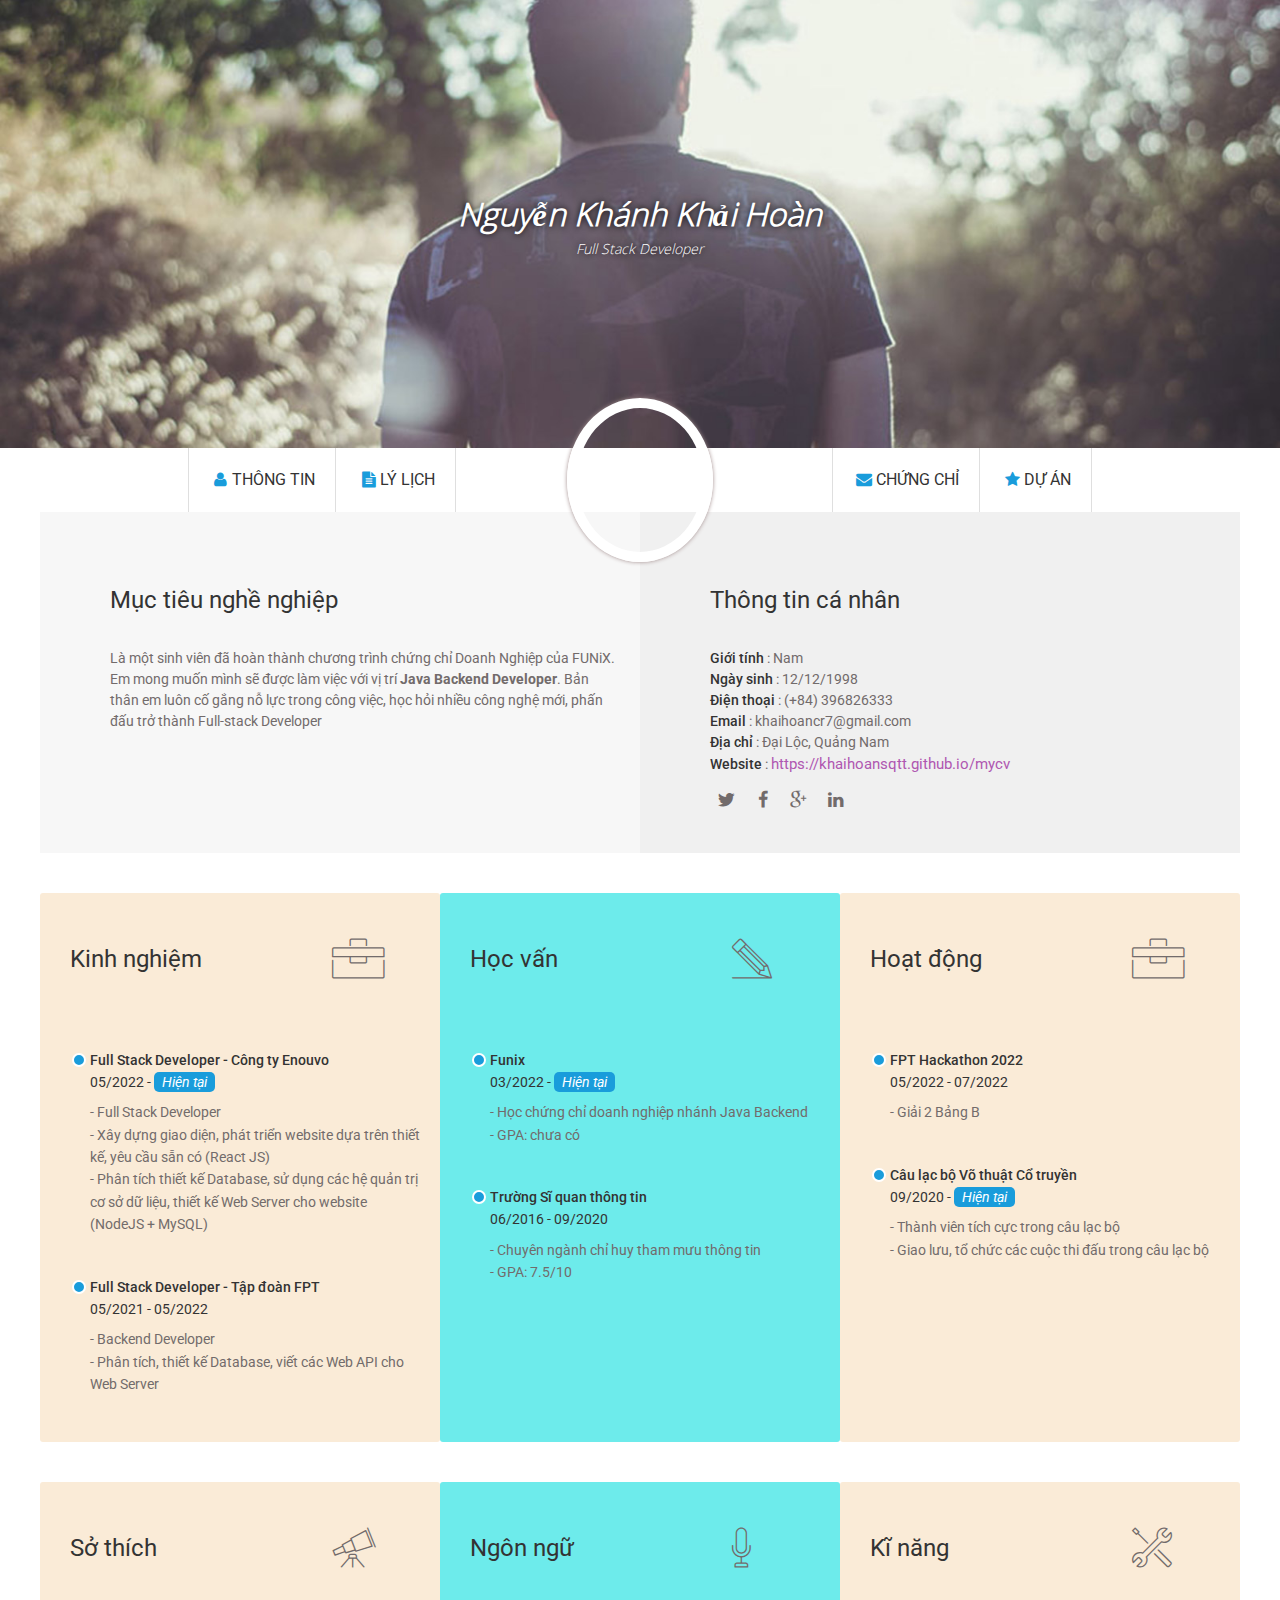
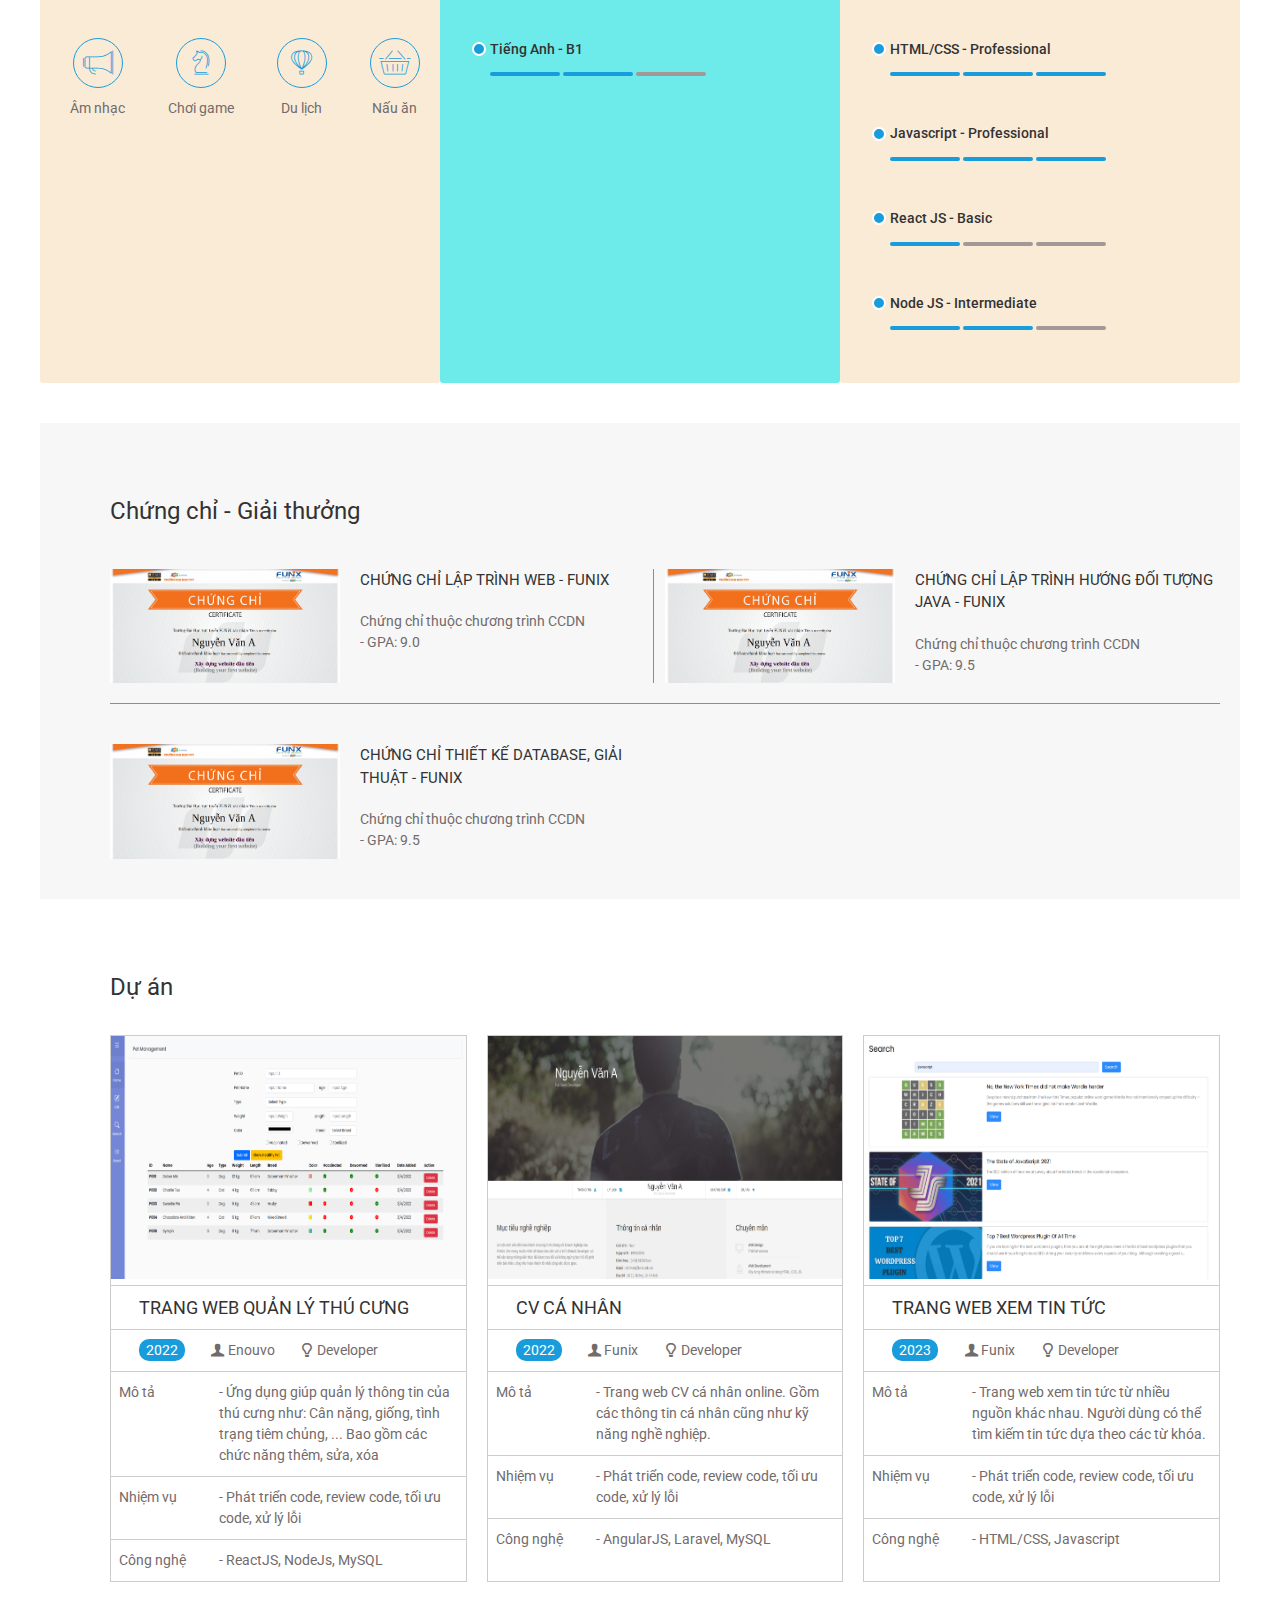
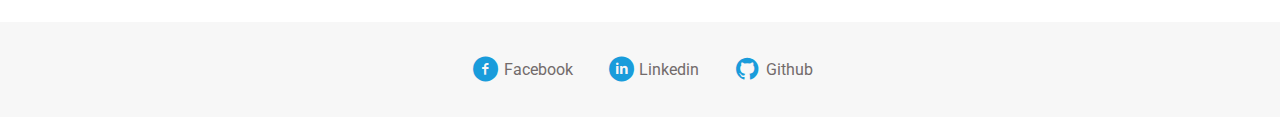
==== index.html @ 133a0a3f "Add files via upload" ====
<!DOCTYPE html>
<html lang="en">

<head>
	<meta charset="UTF-8">
	<meta http-equiv="X-UA-Compatible" content="IE=edge">
	<meta name="viewport" content="width=device-width, initial-scale=1.0">
	<link rel="stylesheet" href="./css/style.css">
	<link rel="stylesheet" href="./css/font.css">
	<title>Assignment 02</title>
</head>

<body>
	<!-- Banner -->
	<div id="banner">
		<div class="banner-text">
			<h1>Nguyễn Khánh Khải Hoàn</h1>
			<span>Full Stack Developer</span>
		</div>
	</div>

	<!-- Nav-bar -->
	<nav id="navbar">
		<div class="navbar-left">
			<a class="navbar-item" href="#"><i class="icon-user"></i>Thông tin</a>
			<a class="navbar-item" href="#"><i class="icon-doc-text-inv"></i>Lý lịch</a>
		</div>
		<div class="navbar-personal-img"></div>
		<div class="navbar-right">
			<a class="navbar-item" href="#"><i class="icon-mail-alt"></i>Chứng chỉ</a>
			<a class="navbar-item" href="#"><i class="icon-star-1"></i>Dự Án</a>
		</div>
	</nav>

	<!-- About-section -->
	<section id="about">
		<div class="container bg-grey">
			<div class="row">
				<div class="col-6">
					<div id="target" class="about-item">
						<h1 class="section-title">Mục tiêu nghề nghiệp</h1>
						<p>
							Là một sinh viên đã hoàn thành chương trình chứng chỉ Doanh
							Nghiệp của FUNiX. Em mong muốn mình sẽ được làm việc với vị
							trí <b>Java Backend Developer</b>. Bản thân em luôn cố gắng nỗ lực trong công việc, học hỏi
							nhiều công nghệ
							mới, phấn đấu trở thành Full-stack Developer
						</p>
					</div>
				</div>
				<div class="col-6 bg-gray">
					<div id="personal-info" class="about-item">
						<h1 class="section-title">Thông tin cá nhân</h1>
						<ul class="mt-40 info">
							<li><span>Giới tính</span> : Nam</li>
							<li><span>Ngày sinh</span> : 12/12/1998</li>
							<li><span>Điện thoại</span> : (+84) 396826333</li>
							<li><span>Email</span> : khaihoancr7@gmail.com</li>
							<li><span>Địa chỉ</span> : Đại Lộc, Quảng Nam</li>
							<li><span>Website</span> :
								<a href="https://khaihoansqtt.github.io/mycv" target="_blank"
									style="color: #af57b1; font-size: 1.5rem">https://khaihoansqtt.github.io/mycv</a>
							</li>
							<div class="social-media">
								<i class="icon-twitter"></i>
								<i class="icon-facebook"></i>
								<i class="icon-gplus"></i>
								<i class="icon-linkedin"></i>
							</div>
						</ul>
					</div>
				</div>
			</div>
		</div>
	</section>

	<!-- Job-info section -->
	<section id="job-info">
		<div class="container">
			<div class="row">

				<!-- Experience -->
				<div class="col-4">
					<div class="job-info-item bg-yellow">
						<h1 class="job-info-item__header"><span>Kinh nghiệm</span><i class="ic-toolbox"></i></h1>
						<ul class="job-info-item__list">
							<li class="job-info-item__list-item">
								<div class="list-item__title">Full Stack Developer - Công ty Enouvo</div>
								<div class="list-item__time">05/2022 - <span>Hiện tại</span></div>
								<div class="list-item__content">
									- Full Stack Developer
								</div>
								<div class="list-item__content">
									- Xây dựng giao diện, phát triển website dựa trên thiết kế, yêu cầu sẵn có (React
									JS)
								</div>
								<div class="list-item__content">
									- Phân tích thiết kế Database, sử dụng các hệ quản trị cơ sở dữ liệu, thiết kế Web
									Server cho website (NodeJS + MySQL)
								</div>
							</li>
							<li class="job-info-item__list-item">
								<div class="list-item__title">Full Stack Developer - Tập đoàn FPT</div>
								<div class="list-item__time">05/2021 - 05/2022</div>
								<div class="list-item__content">
									- Backend Developer
								</div>
								<div class="list-item__content">
									- Phân tích, thiết kế Database, viết các Web API cho Web Server
								</div>
							</li>
						</ul>
					</div>
				</div>

				<!-- Education -->
				<div class="col-4">
					<div class="job-info-item bg-blue">
						<h1 class="job-info-item__header"><span>Học vấn</span><i class="ic-pencil"></i></h1>
						<ul class="job-info-item__list">
							<li class="job-info-item__list-item">
								<div class="list-item__title">Funix</div>
								<div class="list-item__time">03/2022 - <span>Hiện tại</span></div>
								<div class="list-item__content">
									- Học chứng chỉ doanh nghiệp nhánh Java Backend
								</div>
								<div class="list-item__content">
									- GPA: chưa có
								</div>
							</li>
							<li class="job-info-item__list-item">
								<div class="list-item__title">Trường Sĩ quan thông tin</div>
								<div class="list-item__time">06/2016 - 09/2020</div>
								<div class="list-item__content">
									- Chuyên ngành chỉ huy tham mưu thông tin
								</div>
								<div class="list-item__content">
									- GPA: 7.5/10
								</div>
							</li>
						</ul>
					</div>
				</div>

				<!-- Activity -->
				<div class="col-4">
					<div class="job-info-item bg-yellow">
						<h1 class="job-info-item__header"><span>Hoạt động</span><i class="ic-toolbox"></i></h1>
						<ul class="job-info-item__list">
							<li class="job-info-item__list-item">
								<div class="list-item__title">FPT Hackathon 2022</div>
								<div class="list-item__time">05/2022 - 07/2022</div>
								<div class="list-item__content">
									- Giải 2 Bảng B
								</div>
							</li>
							<li class="job-info-item__list-item">
								<div class="list-item__title">Câu lạc bộ Võ thuật Cổ truyền</div>
								<div class="list-item__time">09/2020 - <span>Hiện tại</span></div>
								<div class="list-item__content">
									- Thành viên tích cực trong câu lạc bộ
								</div>
								<div class="list-item__content">
									- Giao lưu, tổ chức các cuộc thi đấu trong câu lạc bộ
								</div>
							</li>
						</ul>
					</div>
				</div>

				<!-- Hobby -->
				<div class="col-4">
					<div class="job-info-item bg-yellow">
						<h1 class="job-info-item__header"><span>Sở thích</span><i class="ic-telescope"></i></h1>
						<ul class="hobby">
							<li class="hobby-item">
								<div class="hobby-icon"><i class="ic-megaphone"></i></div>
								<div class="hobby-title">Âm nhạc</div>
							</li>
							<li class="hobby-item">
								<div class="hobby-icon"><i class="ic-strategy"></i></div>
								<div class="hobby-title">Chơi game</div>
							</li>
							<li class="hobby-item">
								<div class="hobby-icon"><i class="ic-hotairballoon"></i></div>
								<div class="hobby-title">Du lịch</div>
							</li>
							<li class="hobby-item">
								<div class="hobby-icon"><i class="ic-basket"></i></div>
								<div class="hobby-title">Nấu ăn</div>
							</li>
						</ul>
					</div>
				</div>

				<!-- Language -->
				<div class="col-4">
					<div class="job-info-item bg-blue">
						<h1 class="job-info-item__header"><span>Ngôn ngữ</span><i class="ic-mic"></i></h1>
						<ul class="job-info-item__list">
							<li class="job-info-item__list-item">
								<div class="list-item__title">Tiếng Anh - B1</div>
								<span class="level-line active"></span>
								<span class="level-line active"></span>
								<span class="level-line"></span>
							</li>
						</ul>
					</div>
				</div>

				<!-- Skill -->
				<div class="col-4">
					<div class="job-info-item bg-yellow">
						<h1 class="job-info-item__header"><span>Kĩ năng</span><i class="ic-tools-2"></i></h1>
						<ul class="job-info-item__list">
							<li class="job-info-item__list-item">
								<div class="list-item__title">HTML/CSS - Professional</div>
								<span class="level-line active"></span>
								<span class="level-line active"></span>
								<span class="level-line active"></span>
							</li>
							<li class="job-info-item__list-item">
								<div class="list-item__title">Javascript - Professional</div>
								<span class="level-line active"></span>
								<span class="level-line active"></span>
								<span class="level-line active"></span>
							</li>
							<li class="job-info-item__list-item">
								<div class="list-item__title">React JS - Basic</div>
								<span class="level-line active"></span>
								<span class="level-line"></span>
								<span class="level-line"></span>
							</li>
							<li class="job-info-item__list-item">
								<div class="list-item__title">Node JS - Intermediate</div>
								<span class="level-line active"></span>
								<span class="level-line active"></span>
								<span class="level-line"></span>
							</li>
						</ul>
					</div>
				</div>
			</div>
	</section>

	<!-- Certificate section -->
	<section id="certificate">
		<div class="container bg-grey">
			<div class="section-content">
				<h1 class="section-title certificate-title">
					Chứng chỉ - Giải thưởng
				</h1>
				<div class="row">
					<div class="col-6">
						<div class="my-certificate-item">
							<img class="my-certificate-img" src="./images/Cert_DBI.png"></img>
							<div class="my-certificate-detail">
								<div class="my-certificate-detail-title">Chứng chỉ lập trình Web - Funix</div>
								<div class="my-certificate-detail-content">Chứng chỉ thuộc chương trình CCDN</div>
								<div class="my-certificate-detail-content">- GPA: 9.0</div>
							</div>
						</div>
					</div>
					<div class="col-6">
						<div class="my-certificate-item left-line">
							<img class="my-certificate-img" src="./images/Cert_DBI.png"></img>
							<div class="my-certificate-detail">
								<div class="my-certificate-detail-title">Chứng chỉ lập trình hướng đối tượng Java -
									Funix</div>
								<div class="my-certificate-detail-content">Chứng chỉ thuộc chương trình CCDN</div>
								<div class="my-certificate-detail-content">- GPA: 9.5</div>
							</div>
						</div>
					</div>
				</div>
				<div class="horizontal-line"></div>
				<div class="row">
					<div class="col-6">
						<div class="my-certificate-item">
							<img class="my-certificate-img" src="./images/Cert_DBI.png"></img>
							<div class="my-certificate-detail">
								<div class="my-certificate-detail-title">Chứng chỉ thiết kế Database, giải thuật - Funix
								</div>
								<div class="my-certificate-detail-content">Chứng chỉ thuộc chương trình CCDN</div>
								<div class="my-certificate-detail-content">- GPA: 9.5</div>
							</div>
						</div>
					</div>
				</div>
			</div>
		</div>
	</section>

	<!-- Project section -->
	<section id="project">
		<div class="container">
			<div class="section-content">
				<h1 class="section-title">
					Dự án
				</h1>
				<div class="row gutter-20">
					<div class="col-4">
						<div class="my-project">
							<img class="my-project-img" src="./images/project_2.png" alt="project_1">
							<div class="my-project-header">Trang web quản lý thú cưng</div>
							<div class="my-project-general">
								<span class="my-project-time">2022</span>
								<span class="my-project-company"><i class="icon-user-1"></i>Enouvo</span>
								<span class="my-project-position"><i class="icon-lamp"></i>Developer</span>
							</div>
							<ul class="my-project-detail">
								<li class="my-project-detail-item">
									<div class="my-project-detail-field">Mô tả</div>
									<div class="my-project-detail-value">- Ứng dụng giúp quản lý thông tin của thú cưng
										như: Cân nặng, giống, tình trạng tiêm chủng, ... Bao gồm các chức năng thêm,
										sửa, xóa</div>
								</li>
								<li class="my-project-detail-item">
									<div class="my-project-detail-field">Nhiệm vụ</div>
									<div class="my-project-detail-value">- Phát triển code, review code, tối ưu code, xử
										lý lỗi</div>
								</li>
								<li class="my-project-detail-item">
									<div class="my-project-detail-field">Công nghệ</div>
									<div class="my-project-detail-value">- ReactJS, NodeJs, MySQL</div>
								</li>
							</ul>
						</div>
					</div>
					<div class="col-4">
						<div class="my-project">
							<img class="my-project-img" src="./images/project_1.png" alt="project_1">
							<div class="my-project-header">CV cá nhân</div>
							<div class="my-project-general">
								<span class="my-project-time">2022</span>
								<span class="my-project-company"><i class="icon-user-1"></i>Funix</span>
								<span class="my-project-position"><i class="icon-lamp"></i>Developer</span>
							</div>
							<ul class="my-project-detail">
								<li class="my-project-detail-item">
									<div class="my-project-detail-field">Mô tả</div>
									<div class="my-project-detail-value">- Trang web CV cá nhân online. Gồm các thông
										tin
										cá nhân cũng như kỹ năng nghề nghiệp.</div>
								</li>
								<li class="my-project-detail-item">
									<div class="my-project-detail-field">Nhiệm vụ</div>
									<div class="my-project-detail-value">- Phát triển code, review code, tối ưu code, xử
										lý lỗi</div>
								</li>
								<li class="my-project-detail-item">
									<div class="my-project-detail-field">Công nghệ</div>
									<div class="my-project-detail-value">- AngularJS, Laravel, MySQL</div>
								</li>
							</ul>
						</div>
					</div>
					<div class="col-4">
						<div class="my-project">
							<img class="my-project-img" src="./images/project_3.png" alt="project_1">
							<div class="my-project-header">Trang web xem tin tức</div>
							<div class="my-project-general">
								<span class="my-project-time">2023</span>
								<span class="my-project-company"><i class="icon-user-1"></i>Funix</span>
								<span class="my-project-position"><i class="icon-lamp"></i>Developer</span>
							</div>
							<ul class="my-project-detail">
								<li class="my-project-detail-item">
									<div class="my-project-detail-field">Mô tả</div>
									<div class="my-project-detail-value">- Trang web xem tin tức từ nhiều nguồn khác
										nhau. Người dùng có thể tìm kiếm tin tức dựa theo các từ khóa.</div>
								</li>
								<li class="my-project-detail-item">
									<div class="my-project-detail-field">Nhiệm vụ</div>
									<div class="my-project-detail-value">- Phát triển code, review code, tối ưu code, xử
										lý lỗi</div>
								</li>
								<li class="my-project-detail-item">
									<div class="my-project-detail-field">Công nghệ</div>
									<div class="my-project-detail-value">- HTML/CSS, Javascript</div>
								</li>
							</ul>
						</div>
					</div>
				</div>
			</div>
		</div>
	</section>

	<!-- Footer -->
	<section id="footer" class="bg-grey">
		<div class="container">
			<ul class="footer-list">
				<li class="footer-list-item"><a href="#"><i class="icon-facebook-circled"></i>Facebook</a></li>
				<li class="footer-list-item"><a href="#"><i class="icon-linkedin-circled"></i>Linkedin</a></li>
				<li class="footer-list-item"><a href="#"><i class="icon-github-circled"></i>Github</a></li>
			</ul>
		</div>
	</section>
</body>

</html>
---- css/style.css ----
@import url('base.css');


#banner {
    position: relative;
    background: url('../images/banner.jpg') no-repeat top;
    background-size: cover;
    padding-bottom: 35%;
}

.banner-text {
    position: absolute;
    top: 50%;
    left: 50%;
    transform: translate(-50%, -50%);
    color: #fff;
    font-family: 'open_sanslight';
    font-style: italic;
    text-align: center;
    text-shadow: 0 0 6px black;
}

.banner-text h1 {
    font-size: 3.2rem;
}

.banner-text span {
    font-size: 1.4rem;
}

/* Nav-bar */

#navbar {
    position: relative;
    display: flex;
    align-items: center;
    justify-content: space-around;
    color: var(--text-color);
    text-align: center;
}

.navbar-item {
    display: inline-block;
    padding: 20px 20px;
    border-right: 1px solid #dfdfdf;
    font-size: 1.6rem;
    text-transform: uppercase;
}

.navbar-item i {
    color: var(--primary-color);
}

.navbar-item:nth-child(3n + 1) {
    border-left: 1px solid #dfdfdf;
}

.navbar-personal-img {
    width: 146px;
    height: 164px;
    position: absolute;
    top: 50%;
    left: 50%;
    transform: translate(-50%, -50%);
    background: url(../images/avatar.jpg) no-repeat 0px -4px;
    background-size: cover;
    border: 10px solid #fff;
    border-radius: 50%;
    box-shadow: 0 0 4px #a08b8b;
}

/* About section */
#about {
    color: var(--text-color-2);
}

.about-item {
    padding: 70px 20px 40px 70px;
}

.section-title {
    color: var(--text-color);
    font-size: 2.4rem;
    font-weight: 400;
    margin-bottom: 30px;
}

#target p,
.info li {
    line-height: 1.5;
    font-size: 1.4rem;
}

.info span {
    color: var(--text-color);
    font-weight: 500;
}

.info i {
    font-size: 1.8rem;
    padding: 0 4px;
}

.info i:hover {
    color: var(--primary-color);
    cursor: pointer;
}

.social-media {
    margin-top: 10px;
}

/* Job info */
.job-info-item {
    --mt-40: 40px;
    height: calc(100% - var(--mt-40));
    padding: 46px 20px 46px 30px;
    margin-top: var(--mt-40);
    border-radius: 3px;
}

.job-info-item__header {
    display: flex;
    align-items: center;
}

.job-info-item__header span {
    width: 75%;
    color: var(--text-color);
    font-size: 2.4rem;
    font-weight: 400;
}

.job-info-item__header i {
    color: var(--text-color-2);
    font-size: 4rem;
}

.job-info-item__list {
    padding-left: 20px;
    margin-top: 70px;
    color: var(--text-color);
    line-height: 1.6;
}

.job-info-item__list-item {
    margin-top: 40px;
}

.list-item__title {
    position: relative;
    font-weight: 500;
}

.list-item__title::before {
    content: '';
    display: block;
    position: absolute;
    top: 50%;
    transform: translateY(-50%);
    left: -18px;
    width: 10px;
    height: 10px;
    background-color: var(--primary-color);
    border: 2px solid #fff;
    border-radius: 50%;
}

.list-item__time {
    font-size: 1.4rem;
    margin-bottom: 8px;
}

.list-item__time span {
    background-color: var(--primary-color);
    color: #fff;
    padding: 2px 8px;
    border-radius: 5px;
    font-style: italic;
}

.list-item__content {
    color: var(--text-color-2);
}

/* Hobby */
.hobby {
    display: flex;
    justify-content: space-between;
    text-align: center;
    margin-top: 70px;
}

.hobby-icon {
    display: flex;
    align-items: center;
    justify-content: center;
    width: 50px;
    height: 50px;
    color: var(--primary-color);
    font-size: 2.4rem;
    border: 1px solid var(--primary-color);
    border-radius: 50%;
    margin: auto;
}

.hobby-title {
    color: var(--text-color-2);
    margin-top: 10px;
}

/* Language & Skill */
.level-line {
    display: inline-block;
    background-color: #a39898;
    width: 70px;
    height: 4px;
    border-radius: 5px;
}

.level-line.active {
    background-color: var(--primary-color);
}

/* Certificate section */
#certificate {
    margin-top: 40px;
}

.section-content {
    padding: 70px 20px 40px 70px;
}

.certificate-title {
    margin-bottom: 0;
}

.my-certificate-item {
    display: flex;
    position: relative;
    padding-top: var(--mt-certificate);
}

.my-certificate-item.left-line::before {
    position: absolute;
    bottom: 0;
    left: -12px;
    content: '';
    display: block;
    width: 1px;
    height: calc(100% - var(--mt-certificate));
    background-color: #f2701b;
}

.my-certificate-img {
    width: 230px;
}

.my-certificate-detail {
    padding-left: 20px;
}

.my-certificate-detail-title {
    margin-bottom: 20px;
    color: var(--text-color);
    text-transform: uppercase;
    font-size: 1.5rem;
}

.my-certificate-detail-content {
    color: var(--text-color-2);
}

.horizontal-line {
    margin-top: 20px;
    height: 1px;
    background-color: #f2701b;
}

/* Project section */
.my-project {
    height: 100%;
    border: 1px solid #ccc;
}

.my-project-img {
    width: 100%;
}

.my-project-header {
    color: var(--text-color);
    font-size: 1.8rem;
    text-transform: uppercase;
    padding: 8px 28px;
    border-top: 1px solid #ccc;
}

.my-project-general {
    color: var(--text-color-2);
    padding: 10px 8px;
    border-top: 1px solid #ccc;
}

.my-project-time {
    background-color: var(--primary-color);
    color: #fff;
    padding: 3px 7px;
    border-radius: 10px;
    margin-left: 20px;
}

.my-project-company {
    margin-left: 20px;
}

.my-project-position {
    margin-left: 20px;
}

.my-project-detail {
    color: var(--text-color-2);
}

.my-project-detail-item {
    display: flex;
    padding: 10px 8px;
    border-top: 1px solid #ccc;
}

.my-project-detail-field {
    flex-shrink: 0;
    display: inline-block;
    width: 100px;
}

/* Footer */

.footer-list {
    display: flex;
    justify-content: center;
    align-items: center;
    text-align: center;
}

.footer-list-item a {
    display: flex;
    justify-content: center;
    align-items: center;
    padding: 28px 0;
    font-size: 1.6rem;
    color: var(--text-color-2);
}

.footer-list-item i {
    color: var(--primary-color);
    font-size: 2.6rem;
}

.footer-list-item + .footer-list-item {
    margin-left: 30px;
}
---- css/font.css ----
@font-face {
	font-family: 'open_sanslight';
	src: url('../fonts/OpenSans-Light-webfont.eot');
	src: url('../fonts/OpenSans-Light-webfont.eot#iefix') format('embedded-opentype'),
		url('../fonts/OpenSans-Light-webfont.woff') format('woff'),
		url('../fonts/OpenSans-Light-webfont.ttf') format('truetype'),
		url('../fonts/OpenSans-Light-webfont.svg#open_sanslight') format('svg');
	font-weight: normal;
	font-style: normal;

}

@font-face {
	font-family: 'open_sansitalic';
	src: url('../fonts/OpenSans-Italic-webfont.eot');
	src: url('../fonts/OpenSans-Italic-webfont.eot#iefix') format('embedded-opentype'),
		url('../fonts/OpenSans-Italic-webfont.woff') format('woff'),
		url('../fonts/OpenSans-Italic-webfont.ttf') format('truetype'),
		url('../fonts/OpenSans-Italic-webfont.svg#open_sansitalic') format('svg');
	font-weight: normal;
	font-style: normal;

}

@font-face {
	font-family: 'open_sanssemibold';
	src: url('../fonts/OpenSans-Semibold-webfont.eot');
	src: url('../fonts/OpenSans-Semibold-webfont.eot#iefix') format('embedded-opentype'),
		url('../fonts/OpenSans-Semibold-webfont.woff') format('woff'),
		url('../fonts/OpenSans-Semibold-webfont.ttf') format('truetype'),
		url('../fonts/OpenSans-Semibold-webfont.svg#open_sanssemibold') format('svg');
	font-weight: normal;
	font-style: normal;

}


@font-face {
	font-family: 'open_sanslight_italic';
	src: url('../fonts/OpenSans-LightItalic-webfont.eot');
	src: url('../fonts/OpenSans-LightItalic-webfont.eot#iefix') format('embedded-opentype'),
		url('../fonts/OpenSans-LightItalic-webfont.woff') format('woff'),
		url('../fonts/OpenSans-LightItalic-webfont.ttf') format('truetype'),
		url('../fonts/OpenSans-LightItalic-webfont.svg#open_sanslight_italic') format('svg');
	font-weight: normal;
	font-style: normal;

}

@font-face {
	font-family: 'open_sansregular';
	src: url('../fonts/OpenSans-Regular-webfont.eot');
	src: url('../fonts/OpenSans-Regular-webfont.eot#iefix') format('embedded-opentype'),
		url('../fonts/OpenSans-Regular-webfont.woff') format('woff'),
		url('../fonts/OpenSans-Regular-webfont.ttf') format('truetype'),
		url('../fonts/OpenSans-Regular-webfont.svg#open_sansregular') format('svg');
	font-weight: normal;
	font-style: normal;

}


@font-face {
	font-family: 'fontello';
	src: url('../fonts/fontello.eot');
	src: url('../fonts/fontello.eot#iefix') format('embedded-opentype'),
		url('../fonts/fontello.woff') format('woff'),
		url('../fonts/fontello.ttf') format('truetype'),
		url('../fonts/fontello.svg#fontello') format('svg');
	font-weight: normal;
	font-style: normal;
}

[class^="icon-"]:before,
[class*=" icon-"]:before {
	font-family: "fontello";
	font-style: normal;
	font-weight: normal;
	speak: none;

	display: inline-block;
	text-decoration: inherit;
	width: 1em;
	margin-right: .2em;
	text-align: center;
	/* opacity: .8; */

	/* For safety - reset parent styles, that can break glyph codes*/
	font-variant: normal;
	text-transform: none;

	/* fix buttons height, for twitter bootstrap */
	line-height: 1em;

	/* Animation center compensation - margins should be symmetric */
	/* remove if not needed */
	margin-left: .2em;

	/* you can be more comfortable with increased icons size */
	/* font-size: 120%; */

	/* Font smoothing. That was taken from TWBS */
	-webkit-font-smoothing: antialiased;
	-moz-osx-font-smoothing: grayscale;

	/* Uncomment for 3D effect */
	/* text-shadow: 1px 1px 1px rgba(127, 127, 127, 0.3); */
}

.icon-emo-happy:before {
	content: '\e800';
}

/* '' */
.icon-emo-wink:before {
	content: '\e801';
}

/* '' */
.icon-emo-wink2:before {
	content: '\e802';
}

/* '' */
.icon-emo-unhappy:before {
	content: '\e803';
}

/* '' */
.icon-emo-sleep:before {
	content: '\e804';
}

/* '' */
.icon-emo-thumbsup:before {
	content: '\e805';
}

/* '' */
.icon-emo-devil:before {
	content: '\e806';
}

/* '' */
.icon-emo-surprised:before {
	content: '\e807';
}

/* '' */
.icon-emo-tongue:before {
	content: '\e808';
}

/* '' */
.icon-emo-coffee:before {
	content: '\e809';
}

/* '' */
.icon-emo-sunglasses:before {
	content: '\e80a';
}

/* '' */
.icon-emo-displeased:before {
	content: '\e80b';
}

/* '' */
.icon-emo-beer:before {
	content: '\e80c';
}

/* '' */
.icon-emo-grin:before {
	content: '\e80d';
}

/* '' */
.icon-emo-angry:before {
	content: '\e80e';
}

/* '' */
.icon-emo-saint:before {
	content: '\e80f';
}

/* '' */
.icon-emo-cry:before {
	content: '\e810';
}

/* '' */
.icon-emo-shoot:before {
	content: '\e811';
}

/* '' */
.icon-emo-squint:before {
	content: '\e812';
}

/* '' */
.icon-emo-laugh:before {
	content: '\e813';
}

/* '' */
.icon-spin1:before {
	content: '\e814';
}

/* '' */
.icon-spin2:before {
	content: '\e815';
}

/* '' */
.icon-spin3:before {
	content: '\e816';
}

/* '' */
.icon-spin4:before {
	content: '\e817';
}

/* '' */
.icon-spin5:before {
	content: '\e818';
}

/* '' */
.icon-spin6:before {
	content: '\e819';
}

/* '' */
.icon-firefox:before {
	content: '\e81a';
}

/* '' */
.icon-chrome:before {
	content: '\e81b';
}

/* '' */
.icon-opera:before {
	content: '\e81c';
}

/* '' */
.icon-ie:before {
	content: '\e81d';
}

/* '' */
.icon-crown:before {
	content: '\e81e';
}

/* '' */
.icon-crown-plus:before {
	content: '\e81f';
}

/* '' */
.icon-crown-minus:before {
	content: '\e820';
}

/* '' */
.icon-marquee:before {
	content: '\e821';
}

/* '' */
.icon-glass:before {
	content: '\e822';
}

/* '' */
.icon-music:before {
	content: '\e823';
}

/* '' */
.icon-search:before {
	content: '\e824';
}

/* '' */
.icon-mail:before {
	content: '\e825';
}

/* '' */
.icon-mail-alt:before {
	content: '\e826';
}

/* '' */
.icon-mail-squared:before {
	content: '\e827';
}

/* '' */
.icon-heart:before {
	content: '\e828';
}

/* '' */
.icon-heart-empty:before {
	content: '\e829';
}

/* '' */
.icon-star-1:before {
	content: '\e82a';
}

/* '' */
.icon-star-empty-1:before {
	content: '\e82b';
}

/* '' */
.icon-star-half:before {
	content: '\e82c';
}

/* '' */
.icon-star-half-alt:before {
	content: '\e82d';
}

/* '' */
.icon-user:before {
	content: '\e82e';
}

/* '' */
.icon-user-plus:before {
	content: '\e82f';
}

/* '' */
.icon-user-times:before {
	content: '\e830';
}

/* '' */
.icon-users:before {
	content: '\e831';
}

/* '' */
.icon-male:before {
	content: '\e832';
}

/* '' */
.icon-female:before {
	content: '\e833';
}

/* '' */
.icon-child:before {
	content: '\e834';
}

/* '' */
.icon-user-secret:before {
	content: '\e835';
}

/* '' */
.icon-video:before {
	content: '\e836';
}

/* '' */
.icon-videocam:before {
	content: '\e837';
}

/* '' */
.icon-picture:before {
	content: '\e838';
}

/* '' */
.icon-camera:before {
	content: '\e839';
}

/* '' */
.icon-camera-alt:before {
	content: '\e83a';
}

/* '' */
.icon-th-large:before {
	content: '\e83b';
}

/* '' */
.icon-th:before {
	content: '\e83c';
}

/* '' */
.icon-th-list:before {
	content: '\e83d';
}

/* '' */
.icon-ok:before {
	content: '\e83e';
}

/* '' */
.icon-ok-circled:before {
	content: '\e83f';
}

/* '' */
.icon-ok-circled2:before {
	content: '\e840';
}

/* '' */
.icon-ok-squared:before {
	content: '\e841';
}

/* '' */
.icon-cancel:before {
	content: '\e842';
}

/* '' */
.icon-cancel-circled:before {
	content: '\e843';
}

/* '' */
.icon-cancel-circled2:before {
	content: '\e844';
}

/* '' */
.icon-plus:before {
	content: '\e845';
}

/* '' */
.icon-plus-circled:before {
	content: '\e846';
}

/* '' */
.icon-plus-squared:before {
	content: '\e847';
}

/* '' */
.icon-plus-squared-alt:before {
	content: '\e848';
}

/* '' */
.icon-minus:before {
	content: '\e849';
}

/* '' */
.icon-minus-circled:before {
	content: '\e84a';
}

/* '' */
.icon-minus-squared:before {
	content: '\e84b';
}

/* '' */
.icon-minus-squared-alt:before {
	content: '\e84c';
}

/* '' */
.icon-help:before {
	content: '\e84d';
}

/* '' */
.icon-help-circled:before {
	content: '\e84e';
}

/* '' */
.icon-info-circled:before {
	content: '\e84f';
}

/* '' */
.icon-info:before {
	content: '\e850';
}

/* '' */
.icon-home:before {
	content: '\e851';
}

/* '' */
.icon-link:before {
	content: '\e852';
}

/* '' */
.icon-unlink:before {
	content: '\e853';
}

/* '' */
.icon-link-ext:before {
	content: '\e854';
}

/* '' */
.icon-link-ext-alt:before {
	content: '\e855';
}

/* '' */
.icon-attach:before {
	content: '\e856';
}

/* '' */
.icon-lock:before {
	content: '\e857';
}

/* '' */
.icon-lock-open:before {
	content: '\e858';
}

/* '' */
.icon-lock-open-alt:before {
	content: '\e859';
}

/* '' */
.icon-pin:before {
	content: '\e85a';
}

/* '' */
.icon-eye:before {
	content: '\e85b';
}

/* '' */
.icon-eye-off:before {
	content: '\e85c';
}

/* '' */
.icon-tag-1:before {
	content: '\e85d';
}

/* '' */
.icon-tags:before {
	content: '\e85e';
}

/* '' */
.icon-bookmark:before {
	content: '\e85f';
}

/* '' */
.icon-bookmark-empty:before {
	content: '\e860';
}

/* '' */
.icon-flag:before {
	content: '\e861';
}

/* '' */
.icon-flag-empty:before {
	content: '\e862';
}

/* '' */
.icon-flag-checkered:before {
	content: '\e863';
}

/* '' */
.icon-thumbs-up:before {
	content: '\e864';
}

/* '' */
.icon-thumbs-down:before {
	content: '\e865';
}

/* '' */
.icon-thumbs-up-alt:before {
	content: '\e866';
}

/* '' */
.icon-thumbs-down-alt:before {
	content: '\e867';
}

/* '' */
.icon-download:before {
	content: '\e868';
}

/* '' */
.icon-upload:before {
	content: '\e869';
}

/* '' */
.icon-download-cloud:before {
	content: '\e86a';
}

/* '' */
.icon-upload-cloud:before {
	content: '\e86b';
}

/* '' */
.icon-reply:before {
	content: '\e86c';
}

/* '' */
.icon-reply-all:before {
	content: '\e86d';
}

/* '' */
.icon-forward:before {
	content: '\e86e';
}

/* '' */
.icon-quote-left:before {
	content: '\e86f';
}

/* '' */
.icon-quote-right:before {
	content: '\e870';
}

/* '' */
.icon-code:before {
	content: '\e871';
}

/* '' */
.icon-export:before {
	content: '\e872';
}

/* '' */
.icon-export-alt:before {
	content: '\e873';
}

/* '' */
.icon-share:before {
	content: '\e874';
}

/* '' */
.icon-share-squared:before {
	content: '\e875';
}

/* '' */
.icon-pencil:before {
	content: '\e876';
}

/* '' */
.icon-pencil-squared:before {
	content: '\e877';
}

/* '' */
.icon-edit:before {
	content: '\e878';
}

/* '' */
.icon-print:before {
	content: '\e879';
}

/* '' */
.icon-retweet:before {
	content: '\e87a';
}

/* '' */
.icon-keyboard:before {
	content: '\e87b';
}

/* '' */
.icon-gamepad:before {
	content: '\e87c';
}

/* '' */
.icon-comment:before {
	content: '\e87d';
}

/* '' */
.icon-chat:before {
	content: '\e87e';
}

/* '' */
.icon-comment-empty:before {
	content: '\e87f';
}

/* '' */
.icon-chat-empty:before {
	content: '\e880';
}

/* '' */
.icon-bell:before {
	content: '\e881';
}

/* '' */
.icon-bell-alt:before {
	content: '\e882';
}

/* '' */
.icon-bell-off:before {
	content: '\e883';
}

/* '' */
.icon-bell-off-empty:before {
	content: '\e884';
}

/* '' */
.icon-attention-alt:before {
	content: '\e885';
}

/* '' */
.icon-attention:before {
	content: '\e886';
}

/* '' */
.icon-attention-circled:before {
	content: '\e887';
}

/* '' */
.icon-location:before {
	content: '\e888';
}

/* '' */
.icon-direction:before {
	content: '\e889';
}

/* '' */
.icon-compass:before {
	content: '\e88a';
}

/* '' */
.icon-trash:before {
	content: '\e88b';
}

/* '' */
.icon-trash-empty:before {
	content: '\e88c';
}

/* '' */
.icon-doc:before {
	content: '\e88d';
}

/* '' */
.icon-docs:before {
	content: '\e88e';
}

/* '' */
.icon-doc-text:before {
	content: '\e88f';
}

/* '' */
.icon-doc-inv:before {
	content: '\e890';
}

/* '' */
.icon-doc-text-inv:before {
	content: '\e891';
}

/* '' */
.icon-file-pdf:before {
	content: '\e892';
}

/* '' */
.icon-file-word:before {
	content: '\e893';
}

/* '' */
.icon-file-excel:before {
	content: '\e894';
}

/* '' */
.icon-file-powerpoint:before {
	content: '\e895';
}

/* '' */
.icon-file-image:before {
	content: '\e896';
}

/* '' */
.icon-file-archive:before {
	content: '\e897';
}

/* '' */
.icon-file-audio:before {
	content: '\e898';
}

/* '' */
.icon-file-video:before {
	content: '\e899';
}

/* '' */
.icon-file-code:before {
	content: '\e89a';
}

/* '' */
.icon-folder:before {
	content: '\e89b';
}

/* '' */
.icon-folder-open:before {
	content: '\e89c';
}

/* '' */
.icon-folder-empty:before {
	content: '\e89d';
}

/* '' */
.icon-folder-open-empty:before {
	content: '\e89e';
}

/* '' */
.icon-box:before {
	content: '\e89f';
}

/* '' */
.icon-rss:before {
	content: '\e8a0';
}

/* '' */
.icon-rss-squared:before {
	content: '\e8a1';
}

/* '' */
.icon-phone:before {
	content: '\e8a2';
}

/* '' */
.icon-phone-squared:before {
	content: '\e8a3';
}

/* '' */
.icon-fax:before {
	content: '\e8a4';
}

/* '' */
.icon-menu:before {
	content: '\e8a5';
}

/* '' */
.icon-cog:before {
	content: '\e8a6';
}

/* '' */
.icon-cog-alt:before {
	content: '\e8a7';
}

/* '' */
.icon-wrench:before {
	content: '\e8a8';
}

/* '' */
.icon-sliders:before {
	content: '\e8a9';
}

/* '' */
.icon-basket:before {
	content: '\e8aa';
}

/* '' */
.icon-cart-plus:before {
	content: '\e8ab';
}

/* '' */
.icon-cart-arrow-down:before {
	content: '\e8ac';
}

/* '' */
.icon-calendar:before {
	content: '\e8ad';
}

/* '' */
.icon-calendar-empty:before {
	content: '\e8ae';
}

/* '' */
.icon-login:before {
	content: '\e8af';
}

/* '' */
.icon-logout:before {
	content: '\e8b0';
}

/* '' */
.icon-mic:before {
	content: '\e8b1';
}

/* '' */
.icon-mute:before {
	content: '\e8b2';
}

/* '' */
.icon-volume-off:before {
	content: '\e8b3';
}

/* '' */
.icon-volume-down:before {
	content: '\e8b4';
}

/* '' */
.icon-volume-up:before {
	content: '\e8b5';
}

/* '' */
.icon-headphones:before {
	content: '\e8b6';
}

/* '' */
.icon-clock:before {
	content: '\e8b7';
}

/* '' */
.icon-lightbulb:before {
	content: '\e8b8';
}

/* '' */
.icon-block:before {
	content: '\e8b9';
}

/* '' */
.icon-resize-full:before {
	content: '\e8ba';
}

/* '' */
.icon-resize-full-alt:before {
	content: '\e8bb';
}

/* '' */
.icon-resize-small:before {
	content: '\e8bc';
}

/* '' */
.icon-resize-vertical:before {
	content: '\e8bd';
}

/* '' */
.icon-resize-horizontal:before {
	content: '\e8be';
}

/* '' */
.icon-move:before {
	content: '\e8bf';
}

/* '' */
.icon-zoom-in:before {
	content: '\e8c0';
}

/* '' */
.icon-zoom-out:before {
	content: '\e8c1';
}

/* '' */
.icon-down-circled2:before {
	content: '\e8c2';
}

/* '' */
.icon-up-circled2:before {
	content: '\e8c3';
}

/* '' */
.icon-left-circled2:before {
	content: '\e8c4';
}

/* '' */
.icon-right-circled2:before {
	content: '\e8c5';
}

/* '' */
.icon-down-dir:before {
	content: '\e8c6';
}

/* '' */
.icon-up-dir:before {
	content: '\e8c7';
}

/* '' */
.icon-left-dir:before {
	content: '\e8c8';
}

/* '' */
.icon-right-dir:before {
	content: '\e8c9';
}

/* '' */
.icon-down-open:before {
	content: '\e8ca';
}

/* '' */
.icon-left-open:before {
	content: '\e8cb';
}

/* '' */
.icon-right-open:before {
	content: '\e8cc';
}

/* '' */
.icon-up-open:before {
	content: '\e8cd';
}

/* '' */
.icon-angle-left:before {
	content: '\e8ce';
}

/* '' */
.icon-angle-right:before {
	content: '\e8cf';
}

/* '' */
.icon-angle-up:before {
	content: '\e8d0';
}

/* '' */
.icon-angle-down:before {
	content: '\e8d1';
}

/* '' */
.icon-angle-circled-left:before {
	content: '\e8d2';
}

/* '' */
.icon-angle-circled-right:before {
	content: '\e8d3';
}

/* '' */
.icon-angle-circled-up:before {
	content: '\e8d4';
}

/* '' */
.icon-angle-circled-down:before {
	content: '\e8d5';
}

/* '' */
.icon-angle-double-left:before {
	content: '\e8d6';
}

/* '' */
.icon-angle-double-right:before {
	content: '\e8d7';
}

/* '' */
.icon-angle-double-up:before {
	content: '\e8d8';
}

/* '' */
.icon-angle-double-down:before {
	content: '\e8d9';
}

/* '' */
.icon-down:before {
	content: '\e8da';
}

/* '' */
.icon-left:before {
	content: '\e8db';
}

/* '' */
.icon-right:before {
	content: '\e8dc';
}

/* '' */
.icon-up:before {
	content: '\e8dd';
}

/* '' */
.icon-down-big:before {
	content: '\e8de';
}

/* '' */
.icon-left-big:before {
	content: '\e8df';
}

/* '' */
.icon-right-big:before {
	content: '\e8e0';
}

/* '' */
.icon-up-big:before {
	content: '\e8e1';
}

/* '' */
.icon-right-hand:before {
	content: '\e8e2';
}

/* '' */
.icon-left-hand:before {
	content: '\e8e3';
}

/* '' */
.icon-up-hand:before {
	content: '\e8e4';
}

/* '' */
.icon-down-hand:before {
	content: '\e8e5';
}

/* '' */
.icon-left-circled:before {
	content: '\e8e6';
}

/* '' */
.icon-right-circled:before {
	content: '\e8e7';
}

/* '' */
.icon-up-circled:before {
	content: '\e8e8';
}

/* '' */
.icon-down-circled:before {
	content: '\e8e9';
}

/* '' */
.icon-cw:before {
	content: '\e8ea';
}

/* '' */
.icon-ccw:before {
	content: '\e8eb';
}

/* '' */
.icon-arrows-cw:before {
	content: '\e8ec';
}

/* '' */
.icon-level-up:before {
	content: '\e8ed';
}

/* '' */
.icon-level-down:before {
	content: '\e8ee';
}

/* '' */
.icon-shuffle:before {
	content: '\e8ef';
}

/* '' */
.icon-exchange:before {
	content: '\e8f0';
}

/* '' */
.icon-history:before {
	content: '\e8f1';
}

/* '' */
.icon-expand:before {
	content: '\e8f2';
}

/* '' */
.icon-collapse:before {
	content: '\e8f3';
}

/* '' */
.icon-expand-right:before {
	content: '\e8f4';
}

/* '' */
.icon-collapse-left:before {
	content: '\e8f5';
}

/* '' */
.icon-play:before {
	content: '\e8f6';
}

/* '' */
.icon-play-circled:before {
	content: '\e8f7';
}

/* '' */
.icon-play-circled2:before {
	content: '\e8f8';
}

/* '' */
.icon-stop:before {
	content: '\e8f9';
}

/* '' */
.icon-pause:before {
	content: '\e8fa';
}

/* '' */
.icon-to-end:before {
	content: '\e8fb';
}

/* '' */
.icon-to-end-alt:before {
	content: '\e8fc';
}

/* '' */
.icon-to-start:before {
	content: '\e8fd';
}

/* '' */
.icon-to-start-alt:before {
	content: '\e8fe';
}

/* '' */
.icon-fast-fw:before {
	content: '\e8ff';
}

/* '' */
.icon-fast-bw:before {
	content: '\e900';
}

/* '' */
.icon-eject:before {
	content: '\e901';
}

/* '' */
.icon-target:before {
	content: '\e902';
}

/* '' */
.icon-signal:before {
	content: '\e903';
}

/* '' */
.icon-wifi:before {
	content: '\e904';
}

/* '' */
.icon-award:before {
	content: '\e905';
}

/* '' */
.icon-desktop:before {
	content: '\e906';
}

/* '' */
.icon-laptop:before {
	content: '\e907';
}

/* '' */
.icon-tablet:before {
	content: '\e908';
}

/* '' */
.icon-mobile:before {
	content: '\e909';
}

/* '' */
.icon-inbox:before {
	content: '\e90a';
}

/* '' */
.icon-globe:before {
	content: '\e90b';
}

/* '' */
.icon-sun:before {
	content: '\e90c';
}

/* '' */
.icon-cloud:before {
	content: '\e90d';
}

/* '' */
.icon-flash:before {
	content: '\e90e';
}

/* '' */
.icon-moon:before {
	content: '\e90f';
}

/* '' */
.icon-umbrella-1:before {
	content: '\e910';
}

/* '' */
.icon-flight:before {
	content: '\e911';
}

/* '' */
.icon-fighter-jet:before {
	content: '\e912';
}

/* '' */
.icon-paper-plane:before {
	content: '\e913';
}

/* '' */
.icon-paper-plane-empty:before {
	content: '\e914';
}

/* '' */
.icon-space-shuttle:before {
	content: '\e915';
}

/* '' */
.icon-leaf:before {
	content: '\e916';
}

/* '' */
.icon-font:before {
	content: '\e917';
}

/* '' */
.icon-bold:before {
	content: '\e918';
}

/* '' */
.icon-medium:before {
	content: '\e919';
}

/* '' */
.icon-italic:before {
	content: '\e91a';
}

/* '' */
.icon-header:before {
	content: '\e91b';
}

/* '' */
.icon-paragraph:before {
	content: '\e91c';
}

/* '' */
.icon-text-height:before {
	content: '\e91d';
}

/* '' */
.icon-text-width:before {
	content: '\e91e';
}

/* '' */
.icon-align-left:before {
	content: '\e91f';
}

/* '' */
.icon-align-center:before {
	content: '\e920';
}

/* '' */
.icon-align-right:before {
	content: '\e921';
}

/* '' */
.icon-align-justify:before {
	content: '\e922';
}

/* '' */
.icon-list:before {
	content: '\e923';
}

/* '' */
.icon-indent-left:before {
	content: '\e924';
}

/* '' */
.icon-indent-right:before {
	content: '\e925';
}

/* '' */
.icon-list-bullet:before {
	content: '\e926';
}

/* '' */
.icon-list-numbered:before {
	content: '\e927';
}

/* '' */
.icon-strike:before {
	content: '\e928';
}

/* '' */
.icon-underline:before {
	content: '\e929';
}

/* '' */
.icon-superscript:before {
	content: '\e92a';
}

/* '' */
.icon-subscript:before {
	content: '\e92b';
}

/* '' */
.icon-table:before {
	content: '\e92c';
}

/* '' */
.icon-columns:before {
	content: '\e92d';
}

/* '' */
.icon-crop:before {
	content: '\e92e';
}

/* '' */
.icon-scissors:before {
	content: '\e92f';
}

/* '' */
.icon-paste:before {
	content: '\e930';
}

/* '' */
.icon-briefcase:before {
	content: '\e931';
}

/* '' */
.icon-suitcase:before {
	content: '\e932';
}

/* '' */
.icon-ellipsis:before {
	content: '\e933';
}

/* '' */
.icon-ellipsis-vert:before {
	content: '\e934';
}

/* '' */
.icon-off:before {
	content: '\e935';
}

/* '' */
.icon-road:before {
	content: '\e936';
}

/* '' */
.icon-list-alt:before {
	content: '\e937';
}

/* '' */
.icon-qrcode:before {
	content: '\e938';
}

/* '' */
.icon-barcode:before {
	content: '\e939';
}

/* '' */
.icon-book:before {
	content: '\e93a';
}

/* '' */
.icon-ajust:before {
	content: '\e93b';
}

/* '' */
.icon-tint:before {
	content: '\e93c';
}

/* '' */
.icon-toggle-off:before {
	content: '\e93d';
}

/* '' */
.icon-toggle-on:before {
	content: '\e93e';
}

/* '' */
.icon-check:before {
	content: '\e93f';
}

/* '' */
.icon-check-empty:before {
	content: '\e940';
}

/* '' */
.icon-circle:before {
	content: '\e941';
}

/* '' */
.icon-circle-empty:before {
	content: '\e942';
}

/* '' */
.icon-circle-thin:before {
	content: '\e943';
}

/* '' */
.icon-circle-notch:before {
	content: '\e944';
}

/* '' */
.icon-dot-circled:before {
	content: '\e945';
}

/* '' */
.icon-asterisk:before {
	content: '\e946';
}

/* '' */
.icon-gift:before {
	content: '\e947';
}

/* '' */
.icon-fire:before {
	content: '\e948';
}

/* '' */
.icon-magnet:before {
	content: '\e949';
}

/* '' */
.icon-chart-bar:before {
	content: '\e94a';
}

/* '' */
.icon-chart-area:before {
	content: '\e94b';
}

/* '' */
.icon-chart-pie:before {
	content: '\e94c';
}

/* '' */
.icon-chart-line:before {
	content: '\e94d';
}

/* '' */
.icon-ticket:before {
	content: '\e94e';
}

/* '' */
.icon-credit-card:before {
	content: '\e94f';
}

/* '' */
.icon-floppy:before {
	content: '\e950';
}

/* '' */
.icon-megaphone:before {
	content: '\e951';
}

/* '' */
.icon-hdd:before {
	content: '\e952';
}

/* '' */
.icon-key:before {
	content: '\e953';
}

/* '' */
.icon-fork:before {
	content: '\e954';
}

/* '' */
.icon-rocket:before {
	content: '\e955';
}

/* '' */
.icon-bug:before {
	content: '\e956';
}

/* '' */
.icon-certificate:before {
	content: '\e957';
}

/* '' */
.icon-tasks:before {
	content: '\e958';
}

/* '' */
.icon-filter:before {
	content: '\e959';
}

/* '' */
.icon-beaker:before {
	content: '\e95a';
}

/* '' */
.icon-magic:before {
	content: '\e95b';
}

/* '' */
.icon-cab:before {
	content: '\e95c';
}

/* '' */
.icon-taxi:before {
	content: '\e95d';
}

/* '' */
.icon-truck:before {
	content: '\e95e';
}

/* '' */
.icon-bus:before {
	content: '\e95f';
}

/* '' */
.icon-bicycle:before {
	content: '\e960';
}

/* '' */
.icon-motorcycle:before {
	content: '\e961';
}

/* '' */
.icon-train:before {
	content: '\e962';
}

/* '' */
.icon-subway:before {
	content: '\e963';
}

/* '' */
.icon-ship:before {
	content: '\e964';
}

/* '' */
.icon-money:before {
	content: '\e965';
}

/* '' */
.icon-euro:before {
	content: '\e966';
}

/* '' */
.icon-pound:before {
	content: '\e967';
}

/* '' */
.icon-dollar:before {
	content: '\e968';
}

/* '' */
.icon-rupee:before {
	content: '\e969';
}

/* '' */
.icon-yen:before {
	content: '\e96a';
}

/* '' */
.icon-rouble:before {
	content: '\e96b';
}

/* '' */
.icon-shekel:before {
	content: '\e96c';
}

/* '' */
.icon-try:before {
	content: '\e96d';
}

/* '' */
.icon-won:before {
	content: '\e96e';
}

/* '' */
.icon-bitcoin:before {
	content: '\e96f';
}

/* '' */
.icon-viacoin:before {
	content: '\e970';
}

/* '' */
.icon-sort:before {
	content: '\e971';
}

/* '' */
.icon-sort-down:before {
	content: '\e972';
}

/* '' */
.icon-sort-up:before {
	content: '\e973';
}

/* '' */
.icon-sort-alt-up:before {
	content: '\e974';
}

/* '' */
.icon-sort-alt-down:before {
	content: '\e975';
}

/* '' */
.icon-sort-name-up:before {
	content: '\e976';
}

/* '' */
.icon-sort-name-down:before {
	content: '\e977';
}

/* '' */
.icon-sort-number-up:before {
	content: '\e978';
}

/* '' */
.icon-sort-number-down:before {
	content: '\e979';
}

/* '' */
.icon-hammer:before {
	content: '\e97a';
}

/* '' */
.icon-gauge:before {
	content: '\e97b';
}

/* '' */
.icon-sitemap:before {
	content: '\e97c';
}

/* '' */
.icon-spinner:before {
	content: '\e97d';
}

/* '' */
.icon-coffee:before {
	content: '\e97e';
}

/* '' */
.icon-food:before {
	content: '\e97f';
}

/* '' */
.icon-beer:before {
	content: '\e980';
}

/* '' */
.icon-user-md:before {
	content: '\e981';
}

/* '' */
.icon-stethoscope:before {
	content: '\e982';
}

/* '' */
.icon-heartbeat:before {
	content: '\e983';
}

/* '' */
.icon-ambulance:before {
	content: '\e984';
}

/* '' */
.icon-medkit:before {
	content: '\e985';
}

/* '' */
.icon-h-sigh:before {
	content: '\e986';
}

/* '' */
.icon-bed:before {
	content: '\e987';
}

/* '' */
.icon-hospital:before {
	content: '\e988';
}

/* '' */
.icon-building:before {
	content: '\e989';
}

/* '' */
.icon-building-filled:before {
	content: '\e98a';
}

/* '' */
.icon-bank:before {
	content: '\e98b';
}

/* '' */
.icon-smile:before {
	content: '\e98c';
}

/* '' */
.icon-frown:before {
	content: '\e98d';
}

/* '' */
.icon-meh:before {
	content: '\e98e';
}

/* '' */
.icon-anchor:before {
	content: '\e98f';
}

/* '' */
.icon-terminal:before {
	content: '\e990';
}

/* '' */
.icon-eraser:before {
	content: '\e991';
}

/* '' */
.icon-puzzle:before {
	content: '\e992';
}

/* '' */
.icon-shield:before {
	content: '\e993';
}

/* '' */
.icon-extinguisher:before {
	content: '\e994';
}

/* '' */
.icon-bullseye:before {
	content: '\e995';
}

/* '' */
.icon-wheelchair:before {
	content: '\e996';
}

/* '' */
.icon-language:before {
	content: '\e997';
}

/* '' */
.icon-graduation-cap:before {
	content: '\e998';
}

/* '' */
.icon-paw:before {
	content: '\e999';
}

/* '' */
.icon-spoon:before {
	content: '\e99a';
}

/* '' */
.icon-cube:before {
	content: '\e99b';
}

/* '' */
.icon-cubes:before {
	content: '\e99c';
}

/* '' */
.icon-recycle:before {
	content: '\e99d';
}

/* '' */
.icon-tree:before {
	content: '\e99e';
}

/* '' */
.icon-database:before {
	content: '\e99f';
}

/* '' */
.icon-server:before {
	content: '\e9a0';
}

/* '' */
.icon-lifebuoy:before {
	content: '\e9a1';
}

/* '' */
.icon-rebel:before {
	content: '\e9a2';
}

/* '' */
.icon-empire:before {
	content: '\e9a3';
}

/* '' */
.icon-bomb:before {
	content: '\e9a4';
}

/* '' */
.icon-soccer-ball:before {
	content: '\e9a5';
}

/* '' */
.icon-tty:before {
	content: '\e9a6';
}

/* '' */
.icon-binoculars:before {
	content: '\e9a7';
}

/* '' */
.icon-plug:before {
	content: '\e9a8';
}

/* '' */
.icon-newspaper:before {
	content: '\e9a9';
}

/* '' */
.icon-calc:before {
	content: '\e9aa';
}

/* '' */
.icon-copyright:before {
	content: '\e9ab';
}

/* '' */
.icon-at:before {
	content: '\e9ac';
}

/* '' */
.icon-eyedropper:before {
	content: '\e9ad';
}

/* '' */
.icon-brush:before {
	content: '\e9ae';
}

/* '' */
.icon-birthday:before {
	content: '\e9af';
}

/* '' */
.icon-diamond:before {
	content: '\e9b0';
}

/* '' */
.icon-street-view:before {
	content: '\e9b1';
}

/* '' */
.icon-venus:before {
	content: '\e9b2';
}

/* '' */
.icon-mars:before {
	content: '\e9b3';
}

/* '' */
.icon-mercury:before {
	content: '\e9b4';
}

/* '' */
.icon-transgender:before {
	content: '\e9b5';
}

/* '' */
.icon-transgender-alt:before {
	content: '\e9b6';
}

/* '' */
.icon-venus-double:before {
	content: '\e9b7';
}

/* '' */
.icon-mars-double:before {
	content: '\e9b8';
}

/* '' */
.icon-venus-mars:before {
	content: '\e9b9';
}

/* '' */
.icon-mars-stroke:before {
	content: '\e9ba';
}

/* '' */
.icon-mars-stroke-v:before {
	content: '\e9bb';
}

/* '' */
.icon-mars-stroke-h:before {
	content: '\e9bc';
}

/* '' */
.icon-neuter:before {
	content: '\e9bd';
}

/* '' */
.icon-cc-visa:before {
	content: '\e9be';
}

/* '' */
.icon-cc-mastercard:before {
	content: '\e9bf';
}

/* '' */
.icon-cc-discover:before {
	content: '\e9c0';
}

/* '' */
.icon-cc-amex:before {
	content: '\e9c1';
}

/* '' */
.icon-cc-paypal:before {
	content: '\e9c2';
}

/* '' */
.icon-cc-stripe:before {
	content: '\e9c3';
}

/* '' */
.icon-adn:before {
	content: '\e9c4';
}

/* '' */
.icon-android:before {
	content: '\e9c5';
}

/* '' */
.icon-angellist:before {
	content: '\e9c6';
}

/* '' */
.icon-apple:before {
	content: '\e9c7';
}

/* '' */
.icon-behance:before {
	content: '\e9c8';
}

/* '' */
.icon-behance-squared:before {
	content: '\e9c9';
}

/* '' */
.icon-bitbucket:before {
	content: '\e9ca';
}

/* '' */
.icon-bitbucket-squared:before {
	content: '\e9cb';
}

/* '' */
.icon-buysellads:before {
	content: '\e9cc';
}

/* '' */
.icon-cc:before {
	content: '\e9cd';
}

/* '' */
.icon-codeopen:before {
	content: '\e9ce';
}

/* '' */
.icon-connectdevelop:before {
	content: '\e9cf';
}

/* '' */
.icon-css3:before {
	content: '\e9d0';
}

/* '' */
.icon-dashcube:before {
	content: '\e9d1';
}

/* '' */
.icon-delicious:before {
	content: '\e9d2';
}

/* '' */
.icon-deviantart:before {
	content: '\e9d3';
}

/* '' */
.icon-digg:before {
	content: '\e9d4';
}

/* '' */
.icon-dribbble:before {
	content: '\e9d5';
}

/* '' */
.icon-dropbox:before {
	content: '\e9d6';
}

/* '' */
.icon-drupal:before {
	content: '\e9d7';
}

/* '' */
.icon-facebook:before {
	content: '\e9d8';
}

/* '' */
.icon-facebook-squared:before {
	content: '\e9d9';
}

/* '' */
.icon-facebook-official:before {
	content: '\e9da';
}

/* '' */
.icon-flickr:before {
	content: '\e9db';
}

/* '' */
.icon-forumbee:before {
	content: '\e9dc';
}

/* '' */
.icon-foursquare:before {
	content: '\e9dd';
}

/* '' */
.icon-git-squared:before {
	content: '\e9de';
}

/* '' */
.icon-git:before {
	content: '\e9df';
}

/* '' */
.icon-github:before {
	content: '\e9e0';
}

/* '' */
.icon-github-squared:before {
	content: '\e9e1';
}

/* '' */
.icon-github-circled:before {
	content: '\e9e2';
}

/* '' */
.icon-gittip:before {
	content: '\e9e3';
}

/* '' */
.icon-google:before {
	content: '\e9e4';
}

/* '' */
.icon-gplus:before {
	content: '\e9e5';
}

/* '' */
.icon-gplus-squared:before {
	content: '\e9e6';
}

/* '' */
.icon-gwallet:before {
	content: '\e9e7';
}

/* '' */
.icon-hacker-news:before {
	content: '\e9e8';
}

/* '' */
.icon-html5:before {
	content: '\e9e9';
}

/* '' */
.icon-instagram:before {
	content: '\e9ea';
}

/* '' */
.icon-ioxhost:before {
	content: '\e9eb';
}

/* '' */
.icon-joomla:before {
	content: '\e9ec';
}

/* '' */
.icon-jsfiddle:before {
	content: '\e9ed';
}

/* '' */
.icon-lastfm:before {
	content: '\e9ee';
}

/* '' */
.icon-lastfm-squared:before {
	content: '\e9ef';
}

/* '' */
.icon-leanpub:before {
	content: '\e9f0';
}

/* '' */
.icon-linkedin-squared:before {
	content: '\e9f1';
}

/* '' */
.icon-linux:before {
	content: '\e9f2';
}

/* '' */
.icon-linkedin:before {
	content: '\e9f3';
}

/* '' */
.icon-maxcdn:before {
	content: '\e9f4';
}

/* '' */
.icon-meanpath:before {
	content: '\e9f5';
}

/* '' */
.icon-openid:before {
	content: '\e9f6';
}

/* '' */
.icon-pagelines:before {
	content: '\e9f7';
}

/* '' */
.icon-paypal:before {
	content: '\e9f8';
}

/* '' */
.icon-pied-piper-squared:before {
	content: '\e9f9';
}

/* '' */
.icon-pied-piper-alt:before {
	content: '\e9fa';
}

/* '' */
.icon-pinterest:before {
	content: '\e9fb';
}

/* '' */
.icon-pinterest-circled:before {
	content: '\e9fc';
}

/* '' */
.icon-pinterest-squared:before {
	content: '\e9fd';
}

/* '' */
.icon-qq:before {
	content: '\e9fe';
}

/* '' */
.icon-reddit:before {
	content: '\e9ff';
}

/* '' */
.icon-reddit-squared:before {
	content: '\ea00';
}

/* '' */
.icon-renren:before {
	content: '\ea01';
}

/* '' */
.icon-sellsy:before {
	content: '\ea02';
}

/* '' */
.icon-shirtsinbulk:before {
	content: '\ea03';
}

/* '' */
.icon-simplybuilt:before {
	content: '\ea04';
}

/* '' */
.icon-skyatlas:before {
	content: '\ea05';
}

/* '' */
.icon-skype:before {
	content: '\ea06';
}

/* '' */
.icon-slack:before {
	content: '\ea07';
}

/* '' */
.icon-slideshare:before {
	content: '\ea08';
}

/* '' */
.icon-soundcloud:before {
	content: '\ea09';
}

/* '' */
.icon-spotify:before {
	content: '\ea0a';
}

/* '' */
.icon-stackexchange:before {
	content: '\ea0b';
}

/* '' */
.icon-stackoverflow:before {
	content: '\ea0c';
}

/* '' */
.icon-steam:before {
	content: '\ea0d';
}

/* '' */
.icon-steam-squared:before {
	content: '\ea0e';
}

/* '' */
.icon-stumbleupon:before {
	content: '\ea0f';
}

/* '' */
.icon-stumbleupon-circled:before {
	content: '\ea10';
}

/* '' */
.icon-tencent-weibo:before {
	content: '\ea11';
}

/* '' */
.icon-trello:before {
	content: '\ea12';
}

/* '' */
.icon-tumblr:before {
	content: '\ea13';
}

/* '' */
.icon-tumblr-squared:before {
	content: '\ea14';
}

/* '' */
.icon-twitch:before {
	content: '\ea15';
}

/* '' */
.icon-note:before {
	content: '\ea16';
}

/* '' */
.icon-note-beamed:before {
	content: '\ea17';
}

/* '' */
.icon-music-1:before {
	content: '\ea18';
}

/* '' */
.icon-search-1:before {
	content: '\ea19';
}

/* '' */
.icon-flashlight:before {
	content: '\ea1a';
}

/* '' */
.icon-mail-1:before {
	content: '\ea1b';
}

/* '' */
.icon-heart-1:before {
	content: '\ea1c';
}

/* '' */
.icon-heart-empty-1:before {
	content: '\ea1d';
}

/* '' */
.icon-star:before {
	content: '\ea1e';
}

/* '' */
.icon-star-empty:before {
	content: '\ea1f';
}

/* '' */
.icon-user-1:before {
	content: '\ea20';
}

/* '' */
.icon-users-1:before {
	content: '\ea21';
}

/* '' */
.icon-user-add:before {
	content: '\ea22';
}

/* '' */
.icon-video-1:before {
	content: '\ea23';
}

/* '' */
.icon-picture-1:before {
	content: '\ea24';
}

/* '' */
.icon-camera-1:before {
	content: '\ea25';
}

/* '' */
.icon-layout:before {
	content: '\ea26';
}

/* '' */
.icon-menu-1:before {
	content: '\ea27';
}

/* '' */
.icon-check-1:before {
	content: '\ea28';
}

/* '' */
.icon-cancel-1:before {
	content: '\ea29';
}

/* '' */
.icon-cancel-circled-1:before {
	content: '\ea2a';
}

/* '' */
.icon-cancel-squared:before {
	content: '\ea2b';
}

/* '' */
.icon-plus-1:before {
	content: '\ea2c';
}

/* '' */
.icon-plus-circled-1:before {
	content: '\ea2d';
}

/* '' */
.icon-plus-squared-1:before {
	content: '\ea2e';
}

/* '' */
.icon-minus-1:before {
	content: '\ea2f';
}

/* '' */
.icon-minus-circled-1:before {
	content: '\ea30';
}

/* '' */
.icon-minus-squared-1:before {
	content: '\ea31';
}

/* '' */
.icon-help-1:before {
	content: '\ea32';
}

/* '' */
.icon-help-circled-1:before {
	content: '\ea33';
}

/* '' */
.icon-info-1:before {
	content: '\ea34';
}

/* '' */
.icon-info-circled-1:before {
	content: '\ea35';
}

/* '' */
.icon-back:before {
	content: '\ea36';
}

/* '' */
.icon-home-1:before {
	content: '\ea37';
}

/* '' */
.icon-link-1:before {
	content: '\ea38';
}

/* '' */
.icon-attach-1:before {
	content: '\ea39';
}

/* '' */
.icon-lock-1:before {
	content: '\ea3a';
}

/* '' */
.icon-lock-open-1:before {
	content: '\ea3b';
}

/* '' */
.icon-eye-1:before {
	content: '\ea3c';
}

/* '' */
.icon-tag:before {
	content: '\ea3d';
}

/* '' */
.icon-bookmark-1:before {
	content: '\ea3e';
}

/* '' */
.icon-bookmarks:before {
	content: '\ea3f';
}

/* '' */
.icon-flag-1:before {
	content: '\ea40';
}

/* '' */
.icon-thumbs-up-1:before {
	content: '\ea41';
}

/* '' */
.icon-thumbs-down-1:before {
	content: '\ea42';
}

/* '' */
.icon-download-1:before {
	content: '\ea43';
}

/* '' */
.icon-upload-1:before {
	content: '\ea44';
}

/* '' */
.icon-upload-cloud-1:before {
	content: '\ea45';
}

/* '' */
.icon-reply-1:before {
	content: '\ea46';
}

/* '' */
.icon-reply-all-1:before {
	content: '\ea47';
}

/* '' */
.icon-forward-1:before {
	content: '\ea48';
}

/* '' */
.icon-quote:before {
	content: '\ea49';
}

/* '' */
.icon-code-1:before {
	content: '\ea4a';
}

/* '' */
.icon-export-1:before {
	content: '\ea4b';
}

/* '' */
.icon-pencil-1:before {
	content: '\ea4c';
}

/* '' */
.icon-feather:before {
	content: '\ea4d';
}

/* '' */
.icon-print-1:before {
	content: '\ea4e';
}

/* '' */
.icon-retweet-1:before {
	content: '\ea4f';
}

/* '' */
.icon-keyboard-1:before {
	content: '\ea50';
}

/* '' */
.icon-comment-1:before {
	content: '\ea51';
}

/* '' */
.icon-chat-1:before {
	content: '\ea52';
}

/* '' */
.icon-bell-1:before {
	content: '\ea53';
}

/* '' */
.icon-attention-1:before {
	content: '\ea54';
}

/* '' */
.icon-alert:before {
	content: '\ea55';
}

/* '' */
.icon-vcard:before {
	content: '\ea56';
}

/* '' */
.icon-address:before {
	content: '\ea57';
}

/* '' */
.icon-location-1:before {
	content: '\ea58';
}

/* '' */
.icon-map:before {
	content: '\ea59';
}

/* '' */
.icon-direction-1:before {
	content: '\ea5a';
}

/* '' */
.icon-compass-1:before {
	content: '\ea5b';
}

/* '' */
.icon-cup:before {
	content: '\ea5c';
}

/* '' */
.icon-trash-1:before {
	content: '\ea5d';
}

/* '' */
.icon-doc-1:before {
	content: '\ea5e';
}

/* '' */
.icon-docs-1:before {
	content: '\ea5f';
}

/* '' */
.icon-doc-landscape:before {
	content: '\ea60';
}

/* '' */
.icon-doc-text-1:before {
	content: '\ea61';
}

/* '' */
.icon-doc-text-inv-1:before {
	content: '\ea62';
}

/* '' */
.icon-newspaper-1:before {
	content: '\ea63';
}

/* '' */
.icon-book-open:before {
	content: '\ea64';
}

/* '' */
.icon-book-1:before {
	content: '\ea65';
}

/* '' */
.icon-folder-1:before {
	content: '\ea66';
}

/* '' */
.icon-archive:before {
	content: '\ea67';
}

/* '' */
.icon-box-1:before {
	content: '\ea68';
}

/* '' */
.icon-rss-1:before {
	content: '\ea69';
}

/* '' */
.icon-phone-1:before {
	content: '\ea6a';
}

/* '' */
.icon-cog-1:before {
	content: '\ea6b';
}

/* '' */
.icon-tools:before {
	content: '\ea6c';
}

/* '' */
.icon-share-1:before {
	content: '\ea6d';
}

/* '' */
.icon-shareable:before {
	content: '\ea6e';
}

/* '' */
.icon-basket-1:before {
	content: '\ea6f';
}

/* '' */
.icon-bag:before {
	content: '\ea70';
}

/* '' */
.icon-calendar-1:before {
	content: '\ea71';
}

/* '' */
.icon-login-1:before {
	content: '\ea72';
}

/* '' */
.icon-logout-1:before {
	content: '\ea73';
}

/* '' */
.icon-mic-1:before {
	content: '\ea74';
}

/* '' */
.icon-mute-1:before {
	content: '\ea75';
}

/* '' */
.icon-sound:before {
	content: '\ea76';
}

/* '' */
.icon-volume:before {
	content: '\ea77';
}

/* '' */
.icon-clock-1:before {
	content: '\ea78';
}

/* '' */
.icon-hourglass:before {
	content: '\ea79';
}

/* '' */
.icon-lamp:before {
	content: '\ea7a';
}

/* '' */
.icon-light-down:before {
	content: '\ea7b';
}

/* '' */
.icon-light-up:before {
	content: '\ea7c';
}

/* '' */
.icon-adjust:before {
	content: '\ea7d';
}

/* '' */
.icon-block-1:before {
	content: '\ea7e';
}

/* '' */
.icon-resize-full-1:before {
	content: '\ea7f';
}

/* '' */
.icon-resize-small-1:before {
	content: '\ea80';
}

/* '' */
.icon-popup:before {
	content: '\ea81';
}

/* '' */
.icon-publish:before {
	content: '\ea82';
}

/* '' */
.icon-window:before {
	content: '\ea83';
}

/* '' */
.icon-arrow-combo:before {
	content: '\ea84';
}

/* '' */
.icon-down-circled-1:before {
	content: '\ea85';
}

/* '' */
.icon-left-circled-1:before {
	content: '\ea86';
}

/* '' */
.icon-right-circled-1:before {
	content: '\ea87';
}

/* '' */
.icon-up-circled-1:before {
	content: '\ea88';
}

/* '' */
.icon-down-open-1:before {
	content: '\ea89';
}

/* '' */
.icon-left-open-1:before {
	content: '\ea8a';
}

/* '' */
.icon-right-open-1:before {
	content: '\ea8b';
}

/* '' */
.icon-up-open-1:before {
	content: '\ea8c';
}

/* '' */
.icon-down-open-mini:before {
	content: '\ea8d';
}

/* '' */
.icon-left-open-mini:before {
	content: '\ea8e';
}

/* '' */
.icon-right-open-mini:before {
	content: '\ea8f';
}

/* '' */
.icon-up-open-mini:before {
	content: '\ea90';
}

/* '' */
.icon-down-open-big:before {
	content: '\ea91';
}

/* '' */
.icon-left-open-big:before {
	content: '\ea92';
}

/* '' */
.icon-right-open-big:before {
	content: '\ea93';
}

/* '' */
.icon-up-open-big:before {
	content: '\ea94';
}

/* '' */
.icon-down-1:before {
	content: '\ea95';
}

/* '' */
.icon-left-1:before {
	content: '\ea96';
}

/* '' */
.icon-right-1:before {
	content: '\ea97';
}

/* '' */
.icon-up-1:before {
	content: '\ea98';
}

/* '' */
.icon-down-dir-1:before {
	content: '\ea99';
}

/* '' */
.icon-left-dir-1:before {
	content: '\ea9a';
}

/* '' */
.icon-right-dir-1:before {
	content: '\ea9b';
}

/* '' */
.icon-up-dir-1:before {
	content: '\ea9c';
}

/* '' */
.icon-down-bold:before {
	content: '\ea9d';
}

/* '' */
.icon-left-bold:before {
	content: '\ea9e';
}

/* '' */
.icon-right-bold:before {
	content: '\ea9f';
}

/* '' */
.icon-up-bold:before {
	content: '\eaa0';
}

/* '' */
.icon-down-thin:before {
	content: '\eaa1';
}

/* '' */
.icon-left-thin:before {
	content: '\eaa2';
}

/* '' */
.icon-right-thin:before {
	content: '\eaa3';
}

/* '' */
.icon-up-thin:before {
	content: '\eaa4';
}

/* '' */
.icon-ccw-1:before {
	content: '\eaa5';
}

/* '' */
.icon-cw-1:before {
	content: '\eaa6';
}

/* '' */
.icon-arrows-ccw:before {
	content: '\eaa7';
}

/* '' */
.icon-level-down-1:before {
	content: '\eaa8';
}

/* '' */
.icon-level-up-1:before {
	content: '\eaa9';
}

/* '' */
.icon-shuffle-1:before {
	content: '\eaaa';
}

/* '' */
.icon-loop:before {
	content: '\eaab';
}

/* '' */
.icon-switch:before {
	content: '\eaac';
}

/* '' */
.icon-play-1:before {
	content: '\eaad';
}

/* '' */
.icon-stop-1:before {
	content: '\eaae';
}

/* '' */
.icon-pause-1:before {
	content: '\eaaf';
}

/* '' */
.icon-record:before {
	content: '\eab0';
}

/* '' */
.icon-to-end-1:before {
	content: '\eab1';
}

/* '' */
.icon-to-start-1:before {
	content: '\eab2';
}

/* '' */
.icon-fast-forward:before {
	content: '\eab3';
}

/* '' */
.icon-fast-backward:before {
	content: '\eab4';
}

/* '' */
.icon-progress-0:before {
	content: '\eab5';
}

/* '' */
.icon-progress-1:before {
	content: '\eab6';
}

/* '' */
.icon-progress-2:before {
	content: '\eab7';
}

/* '' */
.icon-progress-3:before {
	content: '\eab8';
}

/* '' */
.icon-target-1:before {
	content: '\eab9';
}

/* '' */
.icon-palette:before {
	content: '\eaba';
}

/* '' */
.icon-list-1:before {
	content: '\eabb';
}

/* '' */
.icon-list-add:before {
	content: '\eabc';
}

/* '' */
.icon-signal-1:before {
	content: '\eabd';
}

/* '' */
.icon-trophy:before {
	content: '\eabe';
}

/* '' */
.icon-battery:before {
	content: '\eabf';
}

/* '' */
.icon-back-in-time:before {
	content: '\eac0';
}

/* '' */
.icon-monitor:before {
	content: '\eac1';
}

/* '' */
.icon-mobile-1:before {
	content: '\eac2';
}

/* '' */
.icon-network:before {
	content: '\eac3';
}

/* '' */
.icon-cd:before {
	content: '\eac4';
}

/* '' */
.icon-inbox-1:before {
	content: '\eac5';
}

/* '' */
.icon-install:before {
	content: '\eac6';
}

/* '' */
.icon-globe-1:before {
	content: '\eac7';
}

/* '' */
.icon-cloud-1:before {
	content: '\eac8';
}

/* '' */
.icon-cloud-thunder:before {
	content: '\eac9';
}

/* '' */
.icon-flash-1:before {
	content: '\eaca';
}

/* '' */
.icon-moon-1:before {
	content: '\eacb';
}

/* '' */
.icon-flight-1:before {
	content: '\eacc';
}

/* '' */
.icon-paper-plane-1:before {
	content: '\eacd';
}

/* '' */
.icon-leaf-1:before {
	content: '\eace';
}

/* '' */
.icon-lifebuoy-1:before {
	content: '\eacf';
}

/* '' */
.icon-mouse:before {
	content: '\ead0';
}

/* '' */
.icon-briefcase-1:before {
	content: '\ead1';
}

/* '' */
.icon-suitcase-1:before {
	content: '\ead2';
}

/* '' */
.icon-dot:before {
	content: '\ead3';
}

/* '' */
.icon-dot-2:before {
	content: '\ead4';
}

/* '' */
.icon-dot-3:before {
	content: '\ead5';
}

/* '' */
.icon-brush-1:before {
	content: '\ead6';
}

/* '' */
.icon-magnet-1:before {
	content: '\ead7';
}

/* '' */
.icon-infinity:before {
	content: '\ead8';
}

/* '' */
.icon-erase:before {
	content: '\ead9';
}

/* '' */
.icon-chart-pie-1:before {
	content: '\eada';
}

/* '' */
.icon-chart-line-1:before {
	content: '\eadb';
}

/* '' */
.icon-chart-bar-1:before {
	content: '\eadc';
}

/* '' */
.icon-chart-area-1:before {
	content: '\eadd';
}

/* '' */
.icon-tape:before {
	content: '\eade';
}

/* '' */
.icon-graduation-cap-1:before {
	content: '\eadf';
}

/* '' */
.icon-language-1:before {
	content: '\eae0';
}

/* '' */
.icon-ticket-1:before {
	content: '\eae1';
}

/* '' */
.icon-water:before {
	content: '\eae2';
}

/* '' */
.icon-droplet:before {
	content: '\eae3';
}

/* '' */
.icon-air:before {
	content: '\eae4';
}

/* '' */
.icon-credit-card-1:before {
	content: '\eae5';
}

/* '' */
.icon-floppy-1:before {
	content: '\eae6';
}

/* '' */
.icon-clipboard:before {
	content: '\eae7';
}

/* '' */
.icon-megaphone-1:before {
	content: '\eae8';
}

/* '' */
.icon-database-1:before {
	content: '\eae9';
}

/* '' */
.icon-drive:before {
	content: '\eaea';
}

/* '' */
.icon-bucket:before {
	content: '\eaeb';
}

/* '' */
.icon-thermometer:before {
	content: '\eaec';
}

/* '' */
.icon-key-1:before {
	content: '\eaed';
}

/* '' */
.icon-flow-cascade:before {
	content: '\eaee';
}

/* '' */
.icon-flow-branch:before {
	content: '\eaef';
}

/* '' */
.icon-flow-tree:before {
	content: '\eaf0';
}

/* '' */
.icon-flow-line:before {
	content: '\eaf1';
}

/* '' */
.icon-flow-parallel:before {
	content: '\eaf2';
}

/* '' */
.icon-rocket-1:before {
	content: '\eaf3';
}

/* '' */
.icon-gauge-1:before {
	content: '\eaf4';
}

/* '' */
.icon-traffic-cone:before {
	content: '\eaf5';
}

/* '' */
.icon-cc-1:before {
	content: '\eaf6';
}

/* '' */
.icon-cc-by:before {
	content: '\eaf7';
}

/* '' */
.icon-cc-nc:before {
	content: '\eaf8';
}

/* '' */
.icon-cc-nc-eu:before {
	content: '\eaf9';
}

/* '' */
.icon-cc-nc-jp:before {
	content: '\eafa';
}

/* '' */
.icon-cc-sa:before {
	content: '\eafb';
}

/* '' */
.icon-cc-nd:before {
	content: '\eafc';
}

/* '' */
.icon-cc-pd:before {
	content: '\eafd';
}

/* '' */
.icon-cc-zero:before {
	content: '\eafe';
}

/* '' */
.icon-cc-share:before {
	content: '\eaff';
}

/* '' */
.icon-cc-remix:before {
	content: '\eb00';
}

/* '' */
.icon-github-1:before {
	content: '\eb01';
}

/* '' */
.icon-github-circled-1:before {
	content: '\eb02';
}

/* '' */
.icon-flickr-1:before {
	content: '\eb03';
}

/* '' */
.icon-flickr-circled:before {
	content: '\eb04';
}

/* '' */
.icon-vimeo:before {
	content: '\eb05';
}

/* '' */
.icon-vimeo-circled:before {
	content: '\eb06';
}

/* '' */
.icon-twitter:before {
	content: '\eb07';
}

/* '' */
.icon-twitter-circled:before {
	content: '\eb08';
}

/* '' */
.icon-facebook-1:before {
	content: '\eb09';
}

/* '' */
.icon-facebook-circled:before {
	content: '\eb0a';
}

/* '' */
.icon-facebook-squared-1:before {
	content: '\eb0b';
}

/* '' */
.icon-gplus-1:before {
	content: '\eb0c';
}

/* '' */
.icon-gplus-circled:before {
	content: '\eb0d';
}

/* '' */
.icon-pinterest-1:before {
	content: '\eb0e';
}

/* '' */
.icon-pinterest-circled-1:before {
	content: '\eb0f';
}

/* '' */
.icon-tumblr-1:before {
	content: '\eb10';
}

/* '' */
.icon-tumblr-circled:before {
	content: '\eb11';
}

/* '' */
.icon-linkedin-1:before {
	content: '\eb12';
}

/* '' */
.icon-linkedin-circled:before {
	content: '\eb13';
}

/* '' */
.icon-dribbble-1:before {
	content: '\eb14';
}

/* '' */
.icon-dribbble-circled:before {
	content: '\eb15';
}

/* '' */
.icon-stumbleupon-1:before {
	content: '\eb16';
}

/* '' */
.icon-stumbleupon-circled-1:before {
	content: '\eb17';
}

/* '' */
.icon-lastfm-1:before {
	content: '\eb18';
}

/* '' */
.icon-lastfm-circled:before {
	content: '\eb19';
}

/* '' */
.icon-rdio:before {
	content: '\eb1a';
}

/* '' */
.icon-rdio-circled:before {
	content: '\eb1b';
}

/* '' */
.icon-spotify-1:before {
	content: '\eb1c';
}

/* '' */
.icon-spotify-circled:before {
	content: '\eb1d';
}

/* '' */
.icon-qq-1:before {
	content: '\eb1e';
}

/* '' */
.icon-instagram-1:before {
	content: '\eb1f';
}

/* '' */
.icon-dropbox-1:before {
	content: '\eb20';
}

/* '' */
.icon-evernote:before {
	content: '\eb21';
}

/* '' */
.icon-flattr:before {
	content: '\eb22';
}

/* '' */
.icon-skype-1:before {
	content: '\eb23';
}

/* '' */
.icon-skype-circled:before {
	content: '\eb24';
}

/* '' */
.icon-renren-1:before {
	content: '\eb25';
}

/* '' */
.icon-sina-weibo:before {
	content: '\eb26';
}

/* '' */
.icon-paypal-1:before {
	content: '\eb27';
}

/* '' */
.icon-picasa:before {
	content: '\eb28';
}

/* '' */
.icon-soundcloud-1:before {
	content: '\eb29';
}

/* '' */
.icon-mixi:before {
	content: '\eb2a';
}

/* '' */
.icon-behance-1:before {
	content: '\eb2b';
}

/* '' */
.icon-google-circles:before {
	content: '\eb2c';
}

/* '' */
.icon-vkontakte:before {
	content: '\eb2d';
}

/* '' */
.icon-music-outline:before {
	content: '\eb2e';
}

/* '' */
.icon-music-2:before {
	content: '\eb2f';
}

/* '' */
.icon-search-outline:before {
	content: '\eb30';
}

/* '' */
.icon-search-2:before {
	content: '\eb31';
}

/* '' */
.icon-mail-2:before {
	content: '\eb32';
}

/* '' */
.icon-heart-2:before {
	content: '\eb33';
}

/* '' */
.icon-heart-filled:before {
	content: '\eb34';
}

/* '' */
.icon-star-2:before {
	content: '\eb35';
}

/* '' */
.icon-star-filled:before {
	content: '\eb36';
}

/* '' */
.icon-user-outline:before {
	content: '\eb37';
}

/* '' */
.icon-user-2:before {
	content: '\eb38';
}

/* '' */
.icon-users-outline:before {
	content: '\eb39';
}

/* '' */
.icon-users-2:before {
	content: '\eb3a';
}

/* '' */
.icon-user-add-outline:before {
	content: '\eb3b';
}

/* '' */
.icon-user-add-1:before {
	content: '\eb3c';
}

/* '' */
.icon-user-delete-outline:before {
	content: '\eb3d';
}

/* '' */
.icon-user-delete:before {
	content: '\eb3e';
}

/* '' */
.icon-video-2:before {
	content: '\eb3f';
}

/* '' */
.icon-videocam-outline:before {
	content: '\eb40';
}

/* '' */
.icon-videocam-1:before {
	content: '\eb41';
}

/* '' */
.icon-picture-outline:before {
	content: '\eb42';
}

/* '' */
.icon-picture-2:before {
	content: '\eb43';
}

/* '' */
.icon-camera-outline:before {
	content: '\eb44';
}

/* '' */
.icon-camera-2:before {
	content: '\eb45';
}

/* '' */
.icon-th-outline:before {
	content: '\eb46';
}

/* '' */
.icon-th-1:before {
	content: '\eb47';
}

/* '' */
.icon-th-large-outline:before {
	content: '\eb48';
}

/* '' */
.icon-th-large-1:before {
	content: '\eb49';
}

/* '' */
.icon-th-list-outline:before {
	content: '\eb4a';
}

/* '' */
.icon-th-list-1:before {
	content: '\eb4b';
}

/* '' */
.icon-ok-outline:before {
	content: '\eb4c';
}

/* '' */
.icon-ok-1:before {
	content: '\eb4d';
}

/* '' */
.icon-cancel-outline:before {
	content: '\eb4e';
}

/* '' */
.icon-cancel-2:before {
	content: '\eb4f';
}

/* '' */
.icon-cancel-alt:before {
	content: '\eb50';
}

/* '' */
.icon-cancel-alt-filled:before {
	content: '\eb51';
}

/* '' */
.icon-cancel-circled-outline:before {
	content: '\eb52';
}

/* '' */
.icon-cancel-circled-2:before {
	content: '\eb53';
}

/* '' */
.icon-plus-outline:before {
	content: '\eb54';
}

/* '' */
.icon-plus-2:before {
	content: '\eb55';
}

/* '' */
.icon-minus-outline:before {
	content: '\eb56';
}

/* '' */
.icon-minus-2:before {
	content: '\eb57';
}

/* '' */
.icon-divide-outline:before {
	content: '\eb58';
}

/* '' */
.icon-divide:before {
	content: '\eb59';
}

/* '' */
.icon-eq-outline:before {
	content: '\eb5a';
}

/* '' */
.icon-eq:before {
	content: '\eb5b';
}

/* '' */
.icon-info-outline:before {
	content: '\eb5c';
}

/* '' */
.icon-info-2:before {
	content: '\eb5d';
}

/* '' */
.icon-home-outline:before {
	content: '\eb5e';
}

/* '' */
.icon-home-2:before {
	content: '\eb5f';
}

/* '' */
.icon-link-outline:before {
	content: '\eb60';
}

/* '' */
.icon-link-2:before {
	content: '\eb61';
}

/* '' */
.icon-attach-outline:before {
	content: '\eb62';
}

/* '' */
.icon-attach-2:before {
	content: '\eb63';
}

/* '' */
.icon-lock-2:before {
	content: '\eb64';
}

/* '' */
.icon-lock-filled:before {
	content: '\eb65';
}

/* '' */
.icon-lock-open-2:before {
	content: '\eb66';
}

/* '' */
.icon-lock-open-filled:before {
	content: '\eb67';
}

/* '' */
.icon-pin-outline:before {
	content: '\eb68';
}

/* '' */
.icon-pin-1:before {
	content: '\eb69';
}

/* '' */
.icon-eye-outline:before {
	content: '\eb6a';
}

/* '' */
.icon-eye-2:before {
	content: '\eb6b';
}

/* '' */
.icon-tag-2:before {
	content: '\eb6c';
}

/* '' */
.icon-tags-1:before {
	content: '\eb6d';
}

/* '' */
.icon-bookmark-2:before {
	content: '\eb6e';
}

/* '' */
.icon-flag-2:before {
	content: '\eb6f';
}

/* '' */
.icon-flag-filled:before {
	content: '\eb70';
}

/* '' */
.icon-thumbs-up-2:before {
	content: '\eb71';
}

/* '' */
.icon-thumbs-down-2:before {
	content: '\eb72';
}

/* '' */
.icon-download-outline:before {
	content: '\eb73';
}

/* '' */
.icon-download-2:before {
	content: '\eb74';
}

/* '' */
.icon-upload-outline:before {
	content: '\eb75';
}

/* '' */
.icon-upload-2:before {
	content: '\eb76';
}

/* '' */
.icon-upload-cloud-outline:before {
	content: '\eb77';
}

/* '' */
.icon-upload-cloud-2:before {
	content: '\eb78';
}

/* '' */
.icon-reply-outline:before {
	content: '\eb79';
}

/* '' */
.icon-reply-2:before {
	content: '\eb7a';
}

/* '' */
.icon-forward-outline:before {
	content: '\eb7b';
}

/* '' */
.icon-forward-2:before {
	content: '\eb7c';
}

/* '' */
.icon-code-outline:before {
	content: '\eb7d';
}

/* '' */
.icon-code-2:before {
	content: '\eb7e';
}

/* '' */
.icon-export-outline:before {
	content: '\eb7f';
}

/* '' */
.icon-export-2:before {
	content: '\eb80';
}

/* '' */
.icon-pencil-2:before {
	content: '\eb81';
}

/* '' */
.icon-pen:before {
	content: '\eb82';
}

/* '' */
.icon-feather-1:before {
	content: '\eb83';
}

/* '' */
.icon-edit-1:before {
	content: '\eb84';
}

/* '' */
.icon-print-2:before {
	content: '\eb85';
}

/* '' */
.icon-comment-2:before {
	content: '\eb86';
}

/* '' */
.icon-chat-2:before {
	content: '\eb87';
}

/* '' */
.icon-chat-alt:before {
	content: '\eb88';
}

/* '' */
.icon-bell-2:before {
	content: '\eb89';
}

/* '' */
.icon-attention-2:before {
	content: '\eb8a';
}

/* '' */
.icon-attention-filled:before {
	content: '\eb8b';
}

/* '' */
.icon-warning-empty:before {
	content: '\eb8c';
}

/* '' */
.icon-warning:before {
	content: '\eb8d';
}

/* '' */
.icon-contacts:before {
	content: '\eb8e';
}

/* '' */
.icon-vcard-1:before {
	content: '\eb8f';
}

/* '' */
.icon-address-1:before {
	content: '\eb90';
}

/* '' */
.icon-location-outline:before {
	content: '\eb91';
}

/* '' */
.icon-location-2:before {
	content: '\eb92';
}

/* '' */
.icon-map-1:before {
	content: '\eb93';
}

/* '' */
.icon-direction-outline:before {
	content: '\eb94';
}

/* '' */
.icon-direction-2:before {
	content: '\eb95';
}

/* '' */
.icon-compass-2:before {
	content: '\eb96';
}

/* '' */
.icon-trash-2:before {
	content: '\eb97';
}

/* '' */
.icon-doc-2:before {
	content: '\eb98';
}

/* '' */
.icon-doc-text-2:before {
	content: '\eb99';
}

/* '' */
.icon-doc-add:before {
	content: '\eb9a';
}

/* '' */
.icon-doc-remove:before {
	content: '\eb9b';
}

/* '' */
.icon-news:before {
	content: '\eb9c';
}

/* '' */
.icon-folder-2:before {
	content: '\eb9d';
}

/* '' */
.icon-folder-add:before {
	content: '\eb9e';
}

/* '' */
.icon-folder-delete:before {
	content: '\eb9f';
}

/* '' */
.icon-archive-1:before {
	content: '\eba0';
}

/* '' */
.icon-box-2:before {
	content: '\eba1';
}

/* '' */
.icon-rss-outline:before {
	content: '\eba2';
}

/* '' */
.icon-rss-2:before {
	content: '\eba3';
}

/* '' */
.icon-phone-outline:before {
	content: '\eba4';
}

/* '' */
.icon-phone-2:before {
	content: '\eba5';
}

/* '' */
.icon-menu-outline:before {
	content: '\eba6';
}

/* '' */
.icon-menu-2:before {
	content: '\eba7';
}

/* '' */
.icon-cog-outline:before {
	content: '\eba8';
}

/* '' */
.icon-cog-2:before {
	content: '\eba9';
}

/* '' */
.icon-wrench-outline:before {
	content: '\ebaa';
}

/* '' */
.icon-wrench-1:before {
	content: '\ebab';
}

/* '' */
.icon-basket-2:before {
	content: '\ebac';
}

/* '' */
.icon-calendar-outlilne:before {
	content: '\ebad';
}

/* '' */
.icon-calendar-2:before {
	content: '\ebae';
}

/* '' */
.icon-mic-outline:before {
	content: '\ebaf';
}

/* '' */
.icon-mic-2:before {
	content: '\ebb0';
}

/* '' */
.icon-volume-off-1:before {
	content: '\ebb1';
}

/* '' */
.icon-volume-low:before {
	content: '\ebb2';
}

/* '' */
.icon-volume-middle:before {
	content: '\ebb3';
}

/* '' */
.icon-volume-high:before {
	content: '\ebb4';
}

/* '' */
.icon-headphones-1:before {
	content: '\ebb5';
}

/* '' */
.icon-clock-2:before {
	content: '\ebb6';
}

/* '' */
.icon-wristwatch:before {
	content: '\ebb7';
}

/* '' */
.icon-stopwatch:before {
	content: '\ebb8';
}

/* '' */
.icon-lightbulb-1:before {
	content: '\ebb9';
}

/* '' */
.icon-block-outline:before {
	content: '\ebba';
}

/* '' */
.icon-block-2:before {
	content: '\ebbb';
}

/* '' */
.icon-resize-full-outline:before {
	content: '\ebbc';
}

/* '' */
.icon-resize-full-2:before {
	content: '\ebbd';
}

/* '' */
.icon-resize-normal-outline:before {
	content: '\ebbe';
}

/* '' */
.icon-resize-normal:before {
	content: '\ebbf';
}

/* '' */
.icon-move-outline:before {
	content: '\ebc0';
}

/* '' */
.icon-move-1:before {
	content: '\ebc1';
}

/* '' */
.icon-popup-1:before {
	content: '\ebc2';
}

/* '' */
.icon-zoom-in-outline:before {
	content: '\ebc3';
}

/* '' */
.icon-zoom-in-1:before {
	content: '\ebc4';
}

/* '' */
.icon-zoom-out-outline:before {
	content: '\ebc5';
}

/* '' */
.icon-zoom-out-1:before {
	content: '\ebc6';
}

/* '' */
.icon-popup-2:before {
	content: '\ebc7';
}

/* '' */
.icon-left-open-outline:before {
	content: '\ebc8';
}

/* '' */
.icon-left-open-2:before {
	content: '\ebc9';
}

/* '' */
.icon-right-open-outline:before {
	content: '\ebca';
}

/* '' */
.icon-right-open-2:before {
	content: '\ebcb';
}

/* '' */
.icon-down-2:before {
	content: '\ebcc';
}

/* '' */
.icon-left-2:before {
	content: '\ebcd';
}

/* '' */
.icon-right-2:before {
	content: '\ebce';
}

/* '' */
.icon-up-2:before {
	content: '\ebcf';
}

/* '' */
.icon-down-outline:before {
	content: '\ebd0';
}

/* '' */
.icon-left-outline:before {
	content: '\ebd1';
}

/* '' */
.icon-right-outline:before {
	content: '\ebd2';
}

/* '' */
.icon-up-outline:before {
	content: '\ebd3';
}

/* '' */
.icon-down-small:before {
	content: '\ebd4';
}

/* '' */
.icon-left-small:before {
	content: '\ebd5';
}

/* '' */
.icon-right-small:before {
	content: '\ebd6';
}

/* '' */
.icon-up-small:before {
	content: '\ebd7';
}

/* '' */
.icon-cw-outline:before {
	content: '\ebd8';
}

/* '' */
.icon-cw-2:before {
	content: '\ebd9';
}

/* '' */
.icon-arrows-cw-outline:before {
	content: '\ebda';
}

/* '' */
.icon-arrows-cw-1:before {
	content: '\ebdb';
}

/* '' */
.icon-loop-outline:before {
	content: '\ebdc';
}

/* '' */
.icon-loop-1:before {
	content: '\ebdd';
}

/* '' */
.icon-loop-alt-outline:before {
	content: '\ebde';
}

/* '' */
.icon-loop-alt:before {
	content: '\ebdf';
}

/* '' */
.icon-shuffle-2:before {
	content: '\ebe0';
}

/* '' */
.icon-play-outline:before {
	content: '\ebe1';
}

/* '' */
.icon-play-2:before {
	content: '\ebe2';
}

/* '' */
.icon-stop-outline:before {
	content: '\ebe3';
}

/* '' */
.icon-stop-2:before {
	content: '\ebe4';
}

/* '' */
.icon-pause-outline:before {
	content: '\ebe5';
}

/* '' */
.icon-pause-2:before {
	content: '\ebe6';
}

/* '' */
.icon-fast-fw-outline:before {
	content: '\ebe7';
}

/* '' */
.icon-fast-fw-1:before {
	content: '\ebe8';
}

/* '' */
.icon-rewind-outline:before {
	content: '\ebe9';
}

/* '' */
.icon-rewind:before {
	content: '\ebea';
}

/* '' */
.icon-record-outline:before {
	content: '\ebeb';
}

/* '' */
.icon-record-1:before {
	content: '\ebec';
}

/* '' */
.icon-eject-outline:before {
	content: '\ebed';
}

/* '' */
.icon-eject-1:before {
	content: '\ebee';
}

/* '' */
.icon-eject-alt-outline:before {
	content: '\ebef';
}

/* '' */
.icon-eject-alt:before {
	content: '\ebf0';
}

/* '' */
.icon-bat1:before {
	content: '\ebf1';
}

/* '' */
.icon-bat2:before {
	content: '\ebf2';
}

/* '' */
.icon-bat3:before {
	content: '\ebf3';
}

/* '' */
.icon-bat4:before {
	content: '\ebf4';
}

/* '' */
.icon-bat-charge:before {
	content: '\ebf5';
}

/* '' */
.icon-plug-1:before {
	content: '\ebf6';
}

/* '' */
.icon-target-outline:before {
	content: '\ebf7';
}

/* '' */
.icon-target-2:before {
	content: '\ebf8';
}

/* '' */
.icon-wifi-outline:before {
	content: '\ebf9';
}

/* '' */
.icon-wifi-1:before {
	content: '\ebfa';
}

/* '' */
.icon-desktop-1:before {
	content: '\ebfb';
}

/* '' */
.icon-laptop-1:before {
	content: '\ebfc';
}

/* '' */
.icon-tablet-1:before {
	content: '\ebfd';
}

/* '' */
.icon-mobile-2:before {
	content: '\ebfe';
}

/* '' */
.icon-contrast:before {
	content: '\ebff';
}

/* '' */
.icon-globe-outline:before {
	content: '\ec00';
}

/* '' */
.icon-globe-2:before {
	content: '\ec01';
}

/* '' */
.icon-globe-alt-outline:before {
	content: '\ec02';
}

/* '' */
.icon-globe-alt:before {
	content: '\ec03';
}

/* '' */
.icon-sun-1:before {
	content: '\ec04';
}

/* '' */
.icon-sun-filled:before {
	content: '\ec05';
}

/* '' */
.icon-cloud-2:before {
	content: '\ec06';
}

/* '' */
.icon-flash-outline:before {
	content: '\ec07';
}

/* '' */
.icon-flash-2:before {
	content: '\ec08';
}

/* '' */
.icon-moon-2:before {
	content: '\ec09';
}

/* '' */
.icon-waves-outline:before {
	content: '\ec0a';
}

/* '' */
.icon-waves:before {
	content: '\ec0b';
}

/* '' */
.icon-rain:before {
	content: '\ec0c';
}

/* '' */
.icon-cloud-sun:before {
	content: '\ec0d';
}

/* '' */
.icon-drizzle:before {
	content: '\ec0e';
}

/* '' */
.icon-snow:before {
	content: '\ec0f';
}

/* '' */
.icon-cloud-flash:before {
	content: '\ec10';
}

/* '' */
.icon-cloud-wind:before {
	content: '\ec11';
}

/* '' */
.icon-wind:before {
	content: '\ec12';
}

/* '' */
.icon-plane-outline:before {
	content: '\ec13';
}

/* '' */
.icon-plane:before {
	content: '\ec14';
}

/* '' */
.icon-leaf-2:before {
	content: '\ec15';
}

/* '' */
.icon-lifebuoy-2:before {
	content: '\ec16';
}

/* '' */
.icon-briefcase-2:before {
	content: '\ec17';
}

/* '' */
.icon-brush-2:before {
	content: '\ec18';
}

/* '' */
.icon-pipette:before {
	content: '\ec19';
}

/* '' */
.icon-power-outline:before {
	content: '\ec1a';
}

/* '' */
.icon-power:before {
	content: '\ec1b';
}

/* '' */
.icon-check-outline:before {
	content: '\ec1c';
}

/* '' */
.icon-check-2:before {
	content: '\ec1d';
}

/* '' */
.icon-gift-1:before {
	content: '\ec1e';
}

/* '' */
.icon-temperatire:before {
	content: '\ec1f';
}

/* '' */
.icon-chart-outline:before {
	content: '\ec20';
}

/* '' */
.icon-chart:before {
	content: '\ec21';
}

/* '' */
.icon-chart-alt-outline:before {
	content: '\ec22';
}

/* '' */
.icon-chart-alt:before {
	content: '\ec23';
}

/* '' */
.icon-chart-bar-outline:before {
	content: '\ec24';
}

/* '' */
.icon-chart-bar-2:before {
	content: '\ec25';
}

/* '' */
.icon-chart-pie-outline:before {
	content: '\ec26';
}

/* '' */
.icon-chart-pie-2:before {
	content: '\ec27';
}

/* '' */
.icon-ticket-2:before {
	content: '\ec28';
}

/* '' */
.icon-credit-card-2:before {
	content: '\ec29';
}

/* '' */
.icon-clipboard-1:before {
	content: '\ec2a';
}

/* '' */
.icon-database-2:before {
	content: '\ec2b';
}

/* '' */
.icon-key-outline:before {
	content: '\ec2c';
}

/* '' */
.icon-key-2:before {
	content: '\ec2d';
}

/* '' */
.icon-flow-split:before {
	content: '\ec2e';
}

/* '' */
.icon-flow-merge:before {
	content: '\ec2f';
}

/* '' */
.icon-flow-parallel-1:before {
	content: '\ec30';
}

/* '' */
.icon-flow-cross:before {
	content: '\ec31';
}

/* '' */
.icon-certificate-outline:before {
	content: '\ec32';
}

/* '' */
.icon-certificate-1:before {
	content: '\ec33';
}

/* '' */
.icon-scissors-outline:before {
	content: '\ec34';
}

/* '' */
.icon-scissors-1:before {
	content: '\ec35';
}

/* '' */
.icon-flask:before {
	content: '\ec36';
}

/* '' */
.icon-wine:before {
	content: '\ec37';
}

/* '' */
.icon-coffee-1:before {
	content: '\ec38';
}

/* '' */
.icon-beer-1:before {
	content: '\ec39';
}

/* '' */
.icon-anchor-outline:before {
	content: '\ec3a';
}

/* '' */
.icon-anchor-1:before {
	content: '\ec3b';
}

/* '' */
.icon-puzzle-outline:before {
	content: '\ec3c';
}

/* '' */
.icon-puzzle-1:before {
	content: '\ec3d';
}

/* '' */
.icon-tree-1:before {
	content: '\ec3e';
}

/* '' */
.icon-calculator:before {
	content: '\ec3f';
}

/* '' */
.icon-infinity-outline:before {
	content: '\ec40';
}

/* '' */
.icon-infinity-1:before {
	content: '\ec41';
}

/* '' */
.icon-pi-outline:before {
	content: '\ec42';
}

/* '' */
.icon-pi:before {
	content: '\ec43';
}

/* '' */
.icon-at-1:before {
	content: '\ec44';
}

/* '' */
.icon-at-circled:before {
	content: '\ec45';
}

/* '' */
.icon-looped-square-outline:before {
	content: '\ec46';
}

/* '' */
.icon-looped-square-interest:before {
	content: '\ec47';
}

/* '' */
.icon-sort-alphabet-outline:before {
	content: '\ec48';
}

/* '' */
.icon-sort-alphabet:before {
	content: '\ec49';
}

/* '' */
.icon-sort-numeric-outline:before {
	content: '\ec4a';
}

/* '' */
.icon-sort-numeric:before {
	content: '\ec4b';
}

/* '' */
.icon-dribbble-circled-1:before {
	content: '\ec4c';
}

/* '' */
.icon-dribbble-2:before {
	content: '\ec4d';
}

/* '' */
.icon-facebook-circled-1:before {
	content: '\ec4e';
}

/* '' */
.icon-facebook-2:before {
	content: '\ec4f';
}

/* '' */
.icon-flickr-circled-1:before {
	content: '\ec50';
}

/* '' */
.icon-flickr-2:before {
	content: '\ec51';
}

/* '' */
.icon-github-circled-2:before {
	content: '\ec52';
}

/* '' */
.icon-github-2:before {
	content: '\ec53';
}

/* '' */
.icon-lastfm-circled-1:before {
	content: '\ec54';
}

/* '' */
.icon-lastfm-2:before {
	content: '\ec55';
}

/* '' */
.icon-linkedin-circled-1:before {
	content: '\ec56';
}

/* '' */
.icon-linkedin-2:before {
	content: '\ec57';
}

/* '' */
.icon-pinterest-circled-2:before {
	content: '\ec58';
}

/* '' */
.icon-pinterest-2:before {
	content: '\ec59';
}

/* '' */
.icon-skype-outline:before {
	content: '\ec5a';
}

/* '' */
.icon-skype-2:before {
	content: '\ec5b';
}

/* '' */
.icon-tumbler-circled:before {
	content: '\ec5c';
}

/* '' */
.icon-tumbler:before {
	content: '\ec5d';
}

/* '' */
.icon-twitter-circled-1:before {
	content: '\ec5e';
}

/* '' */
.icon-twitter-1:before {
	content: '\ec5f';
}

/* '' */
.icon-vimeo-circled-1:before {
	content: '\ec60';
}

/* '' */
.icon-vimeo-1:before {
	content: '\ec61';
}

/* '' */
.icon-search-3:before {
	content: '\ec62';
}

/* '' */
.icon-mail-3:before {
	content: '\ec63';
}

/* '' */
.icon-heart-3:before {
	content: '\ec64';
}

/* '' */
.icon-heart-empty-2:before {
	content: '\ec65';
}

/* '' */
.icon-star-3:before {
	content: '\ec66';
}

/* '' */
.icon-user-3:before {
	content: '\ec67';
}

/* '' */
.icon-video-3:before {
	content: '\ec68';
}

/* '' */
.icon-picture-3:before {
	content: '\ec69';
}

/* '' */
.icon-camera-3:before {
	content: '\ec6a';
}

/* '' */
.icon-ok-2:before {
	content: '\ec6b';
}

/* '' */
.icon-ok-circle:before {
	content: '\ec6c';
}

/* '' */
.icon-cancel-3:before {
	content: '\ec6d';
}

/* '' */
.icon-cancel-circle:before {
	content: '\ec6e';
}

/* '' */
.icon-plus-3:before {
	content: '\ec6f';
}

/* '' */
.icon-plus-circle:before {
	content: '\ec70';
}

/* '' */
.icon-minus-3:before {
	content: '\ec71';
}

/* '' */
.icon-minus-circle:before {
	content: '\ec72';
}

/* '' */
.icon-help-2:before {
	content: '\ec73';
}

/* '' */
.icon-info-3:before {
	content: '\ec74';
}

/* '' */
.icon-home-3:before {
	content: '\ec75';
}

/* '' */
.icon-link-3:before {
	content: '\ec76';
}

/* '' */
.icon-attach-3:before {
	content: '\ec77';
}

/* '' */
.icon-lock-3:before {
	content: '\ec78';
}

/* '' */
.icon-lock-empty:before {
	content: '\ec79';
}

/* '' */
.icon-lock-open-3:before {
	content: '\ec7a';
}

/* '' */
.icon-lock-open-empty:before {
	content: '\ec7b';
}

/* '' */
.icon-pin-2:before {
	content: '\ec7c';
}

/* '' */
.icon-eye-3:before {
	content: '\ec7d';
}

/* '' */
.icon-tag-3:before {
	content: '\ec7e';
}

/* '' */
.icon-tag-empty:before {
	content: '\ec7f';
}

/* '' */
.icon-download-3:before {
	content: '\ec80';
}

/* '' */
.icon-upload-3:before {
	content: '\ec81';
}

/* '' */
.icon-download-cloud-1:before {
	content: '\ec82';
}

/* '' */
.icon-upload-cloud-3:before {
	content: '\ec83';
}

/* '' */
.icon-quote-left-1:before {
	content: '\ec84';
}

/* '' */
.icon-quote-right-1:before {
	content: '\ec85';
}

/* '' */
.icon-quote-left-alt:before {
	content: '\ec86';
}

/* '' */
.icon-quote-right-alt:before {
	content: '\ec87';
}

/* '' */
.icon-pencil-3:before {
	content: '\ec88';
}

/* '' */
.icon-pencil-neg:before {
	content: '\ec89';
}

/* '' */
.icon-pencil-alt:before {
	content: '\ec8a';
}

/* '' */
.icon-undo:before {
	content: '\ec8b';
}

/* '' */
.icon-comment-3:before {
	content: '\ec8c';
}

/* '' */
.icon-comment-inv:before {
	content: '\ec8d';
}

/* '' */
.icon-comment-alt:before {
	content: '\ec8e';
}

/* '' */
.icon-comment-inv-alt:before {
	content: '\ec8f';
}

/* '' */
.icon-comment-alt2:before {
	content: '\ec90';
}

/* '' */
.icon-comment-inv-alt2:before {
	content: '\ec91';
}

/* '' */
.icon-chat-3:before {
	content: '\ec92';
}

/* '' */
.icon-chat-inv:before {
	content: '\ec93';
}

/* '' */
.icon-location-3:before {
	content: '\ec94';
}

/* '' */
.icon-location-inv:before {
	content: '\ec95';
}

/* '' */
.icon-location-alt:before {
	content: '\ec96';
}

/* '' */
.icon-compass-3:before {
	content: '\ec97';
}

/* '' */
.icon-trash-3:before {
	content: '\ec98';
}

/* '' */
.icon-trash-empty-1:before {
	content: '\ec99';
}

/* '' */
.icon-doc-3:before {
	content: '\ec9a';
}

/* '' */
.icon-doc-inv-1:before {
	content: '\ec9b';
}

/* '' */
.icon-doc-alt:before {
	content: '\ec9c';
}

/* '' */
.icon-doc-inv-alt:before {
	content: '\ec9d';
}

/* '' */
.icon-article:before {
	content: '\ec9e';
}

/* '' */
.icon-article-alt:before {
	content: '\ec9f';
}

/* '' */
.icon-book-open-1:before {
	content: '\eca0';
}

/* '' */
.icon-folder-3:before {
	content: '\eca1';
}

/* '' */
.icon-folder-empty-1:before {
	content: '\eca2';
}

/* '' */
.icon-box-3:before {
	content: '\eca3';
}

/* '' */
.icon-rss-3:before {
	content: '\eca4';
}

/* '' */
.icon-rss-alt:before {
	content: '\eca5';
}

/* '' */
.icon-cog-3:before {
	content: '\eca6';
}

/* '' */
.icon-wrench-2:before {
	content: '\eca7';
}

/* '' */
.icon-share-2:before {
	content: '\eca8';
}

/* '' */
.icon-calendar-3:before {
	content: '\eca9';
}

/* '' */
.icon-calendar-inv:before {
	content: '\ecaa';
}

/* '' */
.icon-calendar-alt:before {
	content: '\ecab';
}

/* '' */
.icon-mic-3:before {
	content: '\ecac';
}

/* '' */
.icon-volume-off-2:before {
	content: '\ecad';
}

/* '' */
.icon-volume-up-1:before {
	content: '\ecae';
}

/* '' */
.icon-headphones-2:before {
	content: '\ecaf';
}

/* '' */
.icon-clock-3:before {
	content: '\ecb0';
}

/* '' */
.icon-lamp-1:before {
	content: '\ecb1';
}

/* '' */
.icon-block-3:before {
	content: '\ecb2';
}

/* '' */
.icon-resize-full-3:before {
	content: '\ecb3';
}

/* '' */
.icon-resize-full-alt-1:before {
	content: '\ecb4';
}

/* '' */
.icon-resize-small-2:before {
	content: '\ecb5';
}

/* '' */
.icon-resize-small-alt:before {
	content: '\ecb6';
}

/* '' */
.icon-resize-vertical-1:before {
	content: '\ecb7';
}

/* '' */
.icon-resize-horizontal-1:before {
	content: '\ecb8';
}

/* '' */
.icon-move-2:before {
	content: '\ecb9';
}

/* '' */
.icon-popup-3:before {
	content: '\ecba';
}

/* '' */
.icon-down-3:before {
	content: '\ecbb';
}

/* '' */
.icon-left-3:before {
	content: '\ecbc';
}

/* '' */
.icon-right-3:before {
	content: '\ecbd';
}

/* '' */
.icon-up-3:before {
	content: '\ecbe';
}

/* '' */
.icon-down-circle:before {
	content: '\ecbf';
}

/* '' */
.icon-left-circle:before {
	content: '\ecc0';
}

/* '' */
.icon-right-circle:before {
	content: '\ecc1';
}

/* '' */
.icon-up-circle:before {
	content: '\ecc2';
}

/* '' */
.icon-cw-3:before {
	content: '\ecc3';
}

/* '' */
.icon-loop-2:before {
	content: '\ecc4';
}

/* '' */
.icon-loop-alt-1:before {
	content: '\ecc5';
}

/* '' */
.icon-exchange-1:before {
	content: '\ecc6';
}

/* '' */
.icon-split:before {
	content: '\ecc7';
}

/* '' */
.icon-arrow-curved:before {
	content: '\ecc8';
}

/* '' */
.icon-play-3:before {
	content: '\ecc9';
}

/* '' */
.icon-play-circle2:before {
	content: '\ecca';
}

/* '' */
.icon-stop-3:before {
	content: '\eccb';
}

/* '' */
.icon-pause-3:before {
	content: '\eccc';
}

/* '' */
.icon-to-start-2:before {
	content: '\eccd';
}

/* '' */
.icon-to-end-2:before {
	content: '\ecce';
}

/* '' */
.icon-eject-2:before {
	content: '\eccf';
}

/* '' */
.icon-target-3:before {
	content: '\ecd0';
}

/* '' */
.icon-signal-2:before {
	content: '\ecd1';
}

/* '' */
.icon-award-1:before {
	content: '\ecd2';
}

/* '' */
.icon-award-empty:before {
	content: '\ecd3';
}

/* '' */
.icon-list-2:before {
	content: '\ecd4';
}

/* '' */
.icon-list-nested:before {
	content: '\ecd5';
}

/* '' */
.icon-bat-empty:before {
	content: '\ecd6';
}

/* '' */
.icon-bat-half:before {
	content: '\ecd7';
}

/* '' */
.icon-bat-full:before {
	content: '\ecd8';
}

/* '' */
.icon-bat-charge-1:before {
	content: '\ecd9';
}

/* '' */
.icon-mobile-3:before {
	content: '\ecda';
}

/* '' */
.icon-cd-1:before {
	content: '\ecdb';
}

/* '' */
.icon-equalizer:before {
	content: '\ecdc';
}

/* '' */
.icon-cursor:before {
	content: '\ecdd';
}

/* '' */
.icon-aperture:before {
	content: '\ecde';
}

/* '' */
.icon-aperture-alt:before {
	content: '\ecdf';
}

/* '' */
.icon-steering-wheel:before {
	content: '\ece0';
}

/* '' */
.icon-book-2:before {
	content: '\ece1';
}

/* '' */
.icon-book-alt:before {
	content: '\ece2';
}

/* '' */
.icon-brush-3:before {
	content: '\ece3';
}

/* '' */
.icon-brush-alt:before {
	content: '\ece4';
}

/* '' */
.icon-eyedropper-1:before {
	content: '\ece5';
}

/* '' */
.icon-layers:before {
	content: '\ece6';
}

/* '' */
.icon-layers-alt:before {
	content: '\ece7';
}

/* '' */
.icon-sun-2:before {
	content: '\ece8';
}

/* '' */
.icon-sun-inv:before {
	content: '\ece9';
}

/* '' */
.icon-cloud-3:before {
	content: '\ecea';
}

/* '' */
.icon-rain-1:before {
	content: '\eceb';
}

/* '' */
.icon-flash-3:before {
	content: '\ecec';
}

/* '' */
.icon-moon-3:before {
	content: '\eced';
}

/* '' */
.icon-moon-inv:before {
	content: '\ecee';
}

/* '' */
.icon-umbrella:before {
	content: '\ecef';
}

/* '' */
.icon-chart-bar-3:before {
	content: '\ecf0';
}

/* '' */
.icon-chart-pie-3:before {
	content: '\ecf1';
}

/* '' */
.icon-chart-pie-alt:before {
	content: '\ecf2';
}

/* '' */
.icon-key-3:before {
	content: '\ecf3';
}

/* '' */
.icon-key-inv:before {
	content: '\ecf4';
}

/* '' */
.icon-hash:before {
	content: '\ecf5';
}

/* '' */
.icon-at-2:before {
	content: '\ecf6';
}

/* '' */
.icon-pilcrow:before {
	content: '\ecf7';
}

/* '' */
.icon-dial:before {
	content: '\ecf8';
}

/* '' */
.icon-search-4:before {
	content: '\ecf9';
}

/* '' */
.icon-mail-4:before {
	content: '\ecfa';
}

/* '' */
.icon-heart-4:before {
	content: '\ecfb';
}

/* '' */
.icon-star-4:before {
	content: '\ecfc';
}

/* '' */
.icon-user-4:before {
	content: '\ecfd';
}

/* '' */
.icon-user-woman:before {
	content: '\ecfe';
}

/* '' */
.icon-user-pair:before {
	content: '\ecff';
}

/* '' */
.icon-video-alt:before {
	content: '\ed00';
}

/* '' */
.icon-videocam-2:before {
	content: '\ed01';
}

/* '' */
.icon-videocam-alt:before {
	content: '\ed02';
}

/* '' */
.icon-camera-4:before {
	content: '\ed03';
}

/* '' */
.icon-th-2:before {
	content: '\ed04';
}

/* '' */
.icon-th-list-2:before {
	content: '\ed05';
}

/* '' */
.icon-ok-3:before {
	content: '\ed06';
}

/* '' */
.icon-cancel-4:before {
	content: '\ed07';
}

/* '' */
.icon-cancel-circle-1:before {
	content: '\ed08';
}

/* '' */
.icon-plus-4:before {
	content: '\ed09';
}

/* '' */
.icon-home-4:before {
	content: '\ed0a';
}

/* '' */
.icon-lock-4:before {
	content: '\ed0b';
}

/* '' */
.icon-lock-open-4:before {
	content: '\ed0c';
}

/* '' */
.icon-eye-4:before {
	content: '\ed0d';
}

/* '' */
.icon-tag-4:before {
	content: '\ed0e';
}

/* '' */
.icon-thumbs-up-3:before {
	content: '\ed0f';
}

/* '' */
.icon-thumbs-down-3:before {
	content: '\ed10';
}

/* '' */
.icon-download-4:before {
	content: '\ed11';
}

/* '' */
.icon-export-3:before {
	content: '\ed12';
}

/* '' */
.icon-pencil-4:before {
	content: '\ed13';
}

/* '' */
.icon-pencil-alt-1:before {
	content: '\ed14';
}

/* '' */
.icon-edit-2:before {
	content: '\ed15';
}

/* '' */
.icon-chat-4:before {
	content: '\ed16';
}

/* '' */
.icon-print-3:before {
	content: '\ed17';
}

/* '' */
.icon-bell-3:before {
	content: '\ed18';
}

/* '' */
.icon-attention-3:before {
	content: '\ed19';
}

/* '' */
.icon-info-4:before {
	content: '\ed1a';
}

/* '' */
.icon-question:before {
	content: '\ed1b';
}

/* '' */
.icon-location-4:before {
	content: '\ed1c';
}

/* '' */
.icon-trash-4:before {
	content: '\ed1d';
}

/* '' */
.icon-doc-4:before {
	content: '\ed1e';
}

/* '' */
.icon-article-1:before {
	content: '\ed1f';
}

/* '' */
.icon-article-alt-1:before {
	content: '\ed20';
}

/* '' */
.icon-rss-4:before {
	content: '\ed21';
}

/* '' */
.icon-wrench-3:before {
	content: '\ed22';
}

/* '' */
.icon-basket-3:before {
	content: '\ed23';
}

/* '' */
.icon-basket-alt:before {
	content: '\ed24';
}

/* '' */
.icon-calendar-4:before {
	content: '\ed25';
}

/* '' */
.icon-calendar-alt-1:before {
	content: '\ed26';
}

/* '' */
.icon-volume-off-3:before {
	content: '\ed27';
}

/* '' */
.icon-volume-down-1:before {
	content: '\ed28';
}

/* '' */
.icon-volume-up-2:before {
	content: '\ed29';
}

/* '' */
.icon-bullhorn:before {
	content: '\ed2a';
}

/* '' */
.icon-clock-4:before {
	content: '\ed2b';
}

/* '' */
.icon-clock-alt:before {
	content: '\ed2c';
}

/* '' */
.icon-stop-4:before {
	content: '\ed2d';
}

/* '' */
.icon-resize-full-4:before {
	content: '\ed2e';
}

/* '' */
.icon-resize-small-3:before {
	content: '\ed2f';
}

/* '' */
.icon-zoom-in-2:before {
	content: '\ed30';
}

/* '' */
.icon-zoom-out-2:before {
	content: '\ed31';
}

/* '' */
.icon-popup-4:before {
	content: '\ed32';
}

/* '' */
.icon-down-dir-2:before {
	content: '\ed33';
}

/* '' */
.icon-left-dir-2:before {
	content: '\ed34';
}

/* '' */
.icon-right-dir-2:before {
	content: '\ed35';
}

/* '' */
.icon-up-dir-2:before {
	content: '\ed36';
}

/* '' */
.icon-down-4:before {
	content: '\ed37';
}

/* '' */
.icon-up-4:before {
	content: '\ed38';
}

/* '' */
.icon-cw-4:before {
	content: '\ed39';
}

/* '' */
.icon-signal-3:before {
	content: '\ed3a';
}

/* '' */
.icon-award-2:before {
	content: '\ed3b';
}

/* '' */
.icon-mobile-4:before {
	content: '\ed3c';
}

/* '' */
.icon-mobile-alt:before {
	content: '\ed3d';
}

/* '' */
.icon-tablet-2:before {
	content: '\ed3e';
}

/* '' */
.icon-ipod:before {
	content: '\ed3f';
}

/* '' */
.icon-cd-2:before {
	content: '\ed40';
}

/* '' */
.icon-grid:before {
	content: '\ed41';
}

/* '' */
.icon-book-3:before {
	content: '\ed42';
}

/* '' */
.icon-easel:before {
	content: '\ed43';
}

/* '' */
.icon-globe-3:before {
	content: '\ed44';
}

/* '' */
.icon-chart-1:before {
	content: '\ed45';
}

/* '' */
.icon-chart-bar-4:before {
	content: '\ed46';
}

/* '' */
.icon-chart-pie-4:before {
	content: '\ed47';
}

/* '' */
.icon-dollar-1:before {
	content: '\ed48';
}

/* '' */
.icon-at-3:before {
	content: '\ed49';
}

/* '' */
.icon-colon:before {
	content: '\ed4a';
}

/* '' */
.icon-semicolon:before {
	content: '\ed4b';
}

/* '' */
.icon-squares:before {
	content: '\ed4c';
}

/* '' */
.icon-money-1:before {
	content: '\ed4d';
}

/* '' */
.icon-facebook-3:before {
	content: '\ed4e';
}

/* '' */
.icon-facebook-rect:before {
	content: '\ed4f';
}

/* '' */
.icon-twitter-2:before {
	content: '\ed50';
}

/* '' */
.icon-twitter-bird:before {
	content: '\ed51';
}

/* '' */
.icon-twitter-rect:before {
	content: '\ed52';
}

/* '' */
.icon-youtube:before {
	content: '\ed53';
}

/* '' */
.icon-windy-rain-inv:before {
	content: '\ed54';
}

/* '' */
.icon-snow-inv:before {
	content: '\ed55';
}

/* '' */
.icon-snow-heavy-inv:before {
	content: '\ed56';
}

/* '' */
.icon-hail-inv:before {
	content: '\ed57';
}

/* '' */
.icon-clouds-inv:before {
	content: '\ed58';
}

/* '' */
.icon-clouds-flash-inv:before {
	content: '\ed59';
}

/* '' */
.icon-temperature:before {
	content: '\ed5a';
}

/* '' */
.icon-compass-4:before {
	content: '\ed5b';
}

/* '' */
.icon-na:before {
	content: '\ed5c';
}

/* '' */
.icon-celcius:before {
	content: '\ed5d';
}

/* '' */
.icon-fahrenheit:before {
	content: '\ed5e';
}

/* '' */
.icon-clouds-flash-alt:before {
	content: '\ed5f';
}

/* '' */
.icon-sun-inv-1:before {
	content: '\ed60';
}

/* '' */
.icon-moon-inv-1:before {
	content: '\ed61';
}

/* '' */
.icon-cloud-sun-inv:before {
	content: '\ed62';
}

/* '' */
.icon-cloud-moon-inv:before {
	content: '\ed63';
}

/* '' */
.icon-cloud-inv:before {
	content: '\ed64';
}

/* '' */
.icon-cloud-flash-inv:before {
	content: '\ed65';
}

/* '' */
.icon-drizzle-inv:before {
	content: '\ed66';
}

/* '' */
.icon-rain-inv:before {
	content: '\ed67';
}

/* '' */
.icon-windy-inv:before {
	content: '\ed68';
}

/* '' */
.icon-sunrise:before {
	content: '\ed69';
}

/* '' */
.icon-sun-3:before {
	content: '\ed6a';
}

/* '' */
.icon-moon-4:before {
	content: '\ed6b';
}

/* '' */
.icon-eclipse:before {
	content: '\ed6c';
}

/* '' */
.icon-mist:before {
	content: '\ed6d';
}

/* '' */
.icon-wind-1:before {
	content: '\ed6e';
}

/* '' */
.icon-snowflake:before {
	content: '\ed6f';
}

/* '' */
.icon-cloud-sun-1:before {
	content: '\ed70';
}

/* '' */
.icon-cloud-moon:before {
	content: '\ed71';
}

/* '' */
.icon-fog-sun:before {
	content: '\ed72';
}

/* '' */
.icon-fog-moon:before {
	content: '\ed73';
}

/* '' */
.icon-fog-cloud:before {
	content: '\ed74';
}

/* '' */
.icon-fog:before {
	content: '\ed75';
}

/* '' */
.icon-cloud-4:before {
	content: '\ed76';
}

/* '' */
.icon-cloud-flash-1:before {
	content: '\ed77';
}

/* '' */
.icon-cloud-flash-alt:before {
	content: '\ed78';
}

/* '' */
.icon-drizzle-1:before {
	content: '\ed79';
}

/* '' */
.icon-rain-2:before {
	content: '\ed7a';
}

/* '' */
.icon-windy:before {
	content: '\ed7b';
}

/* '' */
.icon-windy-rain:before {
	content: '\ed7c';
}

/* '' */
.icon-snow-1:before {
	content: '\ed7d';
}

/* '' */
.icon-snow-alt:before {
	content: '\ed7e';
}

/* '' */
.icon-snow-heavy:before {
	content: '\ed7f';
}

/* '' */
.icon-hail:before {
	content: '\ed80';
}

/* '' */
.icon-clouds:before {
	content: '\ed81';
}

/* '' */
.icon-clouds-flash:before {
	content: '\ed82';
}

/* '' */
.icon-search-5:before {
	content: '\ed83';
}

/* '' */
.icon-mail-5:before {
	content: '\ed84';
}

/* '' */
.icon-heart-5:before {
	content: '\ed85';
}

/* '' */
.icon-heart-broken:before {
	content: '\ed86';
}

/* '' */
.icon-star-5:before {
	content: '\ed87';
}

/* '' */
.icon-star-empty-2:before {
	content: '\ed88';
}

/* '' */
.icon-star-half-1:before {
	content: '\ed89';
}

/* '' */
.icon-star-half_empty:before {
	content: '\ed8a';
}

/* '' */
.icon-user-5:before {
	content: '\ed8b';
}

/* '' */
.icon-user-male:before {
	content: '\ed8c';
}

/* '' */
.icon-user-female:before {
	content: '\ed8d';
}

/* '' */
.icon-users-3:before {
	content: '\ed8e';
}

/* '' */
.icon-movie:before {
	content: '\ed8f';
}

/* '' */
.icon-videocam-3:before {
	content: '\ed90';
}

/* '' */
.icon-isight:before {
	content: '\ed91';
}

/* '' */
.icon-camera-5:before {
	content: '\ed92';
}

/* '' */
.icon-menu-3:before {
	content: '\ed93';
}

/* '' */
.icon-th-thumb:before {
	content: '\ed94';
}

/* '' */
.icon-th-thumb-empty:before {
	content: '\ed95';
}

/* '' */
.icon-th-list-3:before {
	content: '\ed96';
}

/* '' */
.icon-ok-4:before {
	content: '\ed97';
}

/* '' */
.icon-ok-circled-1:before {
	content: '\ed98';
}

/* '' */
.icon-cancel-5:before {
	content: '\ed99';
}

/* '' */
.icon-cancel-circled-3:before {
	content: '\ed9a';
}

/* '' */
.icon-plus-5:before {
	content: '\ed9b';
}

/* '' */
.icon-help-circled-2:before {
	content: '\ed9c';
}

/* '' */
.icon-help-circled-alt:before {
	content: '\ed9d';
}

/* '' */
.icon-info-circled-2:before {
	content: '\ed9e';
}

/* '' */
.icon-info-circled-alt:before {
	content: '\ed9f';
}

/* '' */
.icon-home-5:before {
	content: '\eda0';
}

/* '' */
.icon-link-4:before {
	content: '\eda1';
}

/* '' */
.icon-attach-4:before {
	content: '\eda2';
}

/* '' */
.icon-lock-5:before {
	content: '\eda3';
}

/* '' */
.icon-lock-alt:before {
	content: '\eda4';
}

/* '' */
.icon-lock-open-5:before {
	content: '\eda5';
}

/* '' */
.icon-lock-open-alt-1:before {
	content: '\eda6';
}

/* '' */
.icon-eye-5:before {
	content: '\eda7';
}

/* '' */
.icon-download-5:before {
	content: '\eda8';
}

/* '' */
.icon-upload-4:before {
	content: '\eda9';
}

/* '' */
.icon-download-cloud-2:before {
	content: '\edaa';
}

/* '' */
.icon-upload-cloud-4:before {
	content: '\edab';
}

/* '' */
.icon-reply-3:before {
	content: '\edac';
}

/* '' */
.icon-pencil-5:before {
	content: '\edad';
}

/* '' */
.icon-export-4:before {
	content: '\edae';
}

/* '' */
.icon-print-4:before {
	content: '\edaf';
}

/* '' */
.icon-retweet-2:before {
	content: '\edb0';
}

/* '' */
.icon-comment-4:before {
	content: '\edb1';
}

/* '' */
.icon-chat-5:before {
	content: '\edb2';
}

/* '' */
.icon-bell-4:before {
	content: '\edb3';
}

/* '' */
.icon-attention-4:before {
	content: '\edb4';
}

/* '' */
.icon-attention-alt-1:before {
	content: '\edb5';
}

/* '' */
.icon-location-5:before {
	content: '\edb6';
}

/* '' */
.icon-trash-5:before {
	content: '\edb7';
}

/* '' */
.icon-doc-5:before {
	content: '\edb8';
}

/* '' */
.icon-newspaper-2:before {
	content: '\edb9';
}

/* '' */
.icon-folder-4:before {
	content: '\edba';
}

/* '' */
.icon-folder-open-1:before {
	content: '\edbb';
}

/* '' */
.icon-folder-empty-2:before {
	content: '\edbc';
}

/* '' */
.icon-folder-open-empty-1:before {
	content: '\edbd';
}

/* '' */
.icon-cog-4:before {
	content: '\edbe';
}

/* '' */
.icon-calendar-5:before {
	content: '\edbf';
}

/* '' */
.icon-login-2:before {
	content: '\edc0';
}

/* '' */
.icon-logout-2:before {
	content: '\edc1';
}

/* '' */
.icon-mic-4:before {
	content: '\edc2';
}

/* '' */
.icon-mic-off:before {
	content: '\edc3';
}

/* '' */
.icon-clock-5:before {
	content: '\edc4';
}

/* '' */
.icon-stopwatch-1:before {
	content: '\edc5';
}

/* '' */
.icon-hourglass-1:before {
	content: '\edc6';
}

/* '' */
.icon-zoom-in-3:before {
	content: '\edc7';
}

/* '' */
.icon-zoom-out-3:before {
	content: '\edc8';
}

/* '' */
.icon-down-open-2:before {
	content: '\edc9';
}

/* '' */
.icon-left-open-3:before {
	content: '\edca';
}

/* '' */
.icon-right-open-3:before {
	content: '\edcb';
}

/* '' */
.icon-up-open-2:before {
	content: '\edcc';
}

/* '' */
.icon-down-5:before {
	content: '\edcd';
}

/* '' */
.icon-left-4:before {
	content: '\edce';
}

/* '' */
.icon-right-4:before {
	content: '\edcf';
}

/* '' */
.icon-up-5:before {
	content: '\edd0';
}

/* '' */
.icon-down-bold-1:before {
	content: '\edd1';
}

/* '' */
.icon-left-bold-1:before {
	content: '\edd2';
}

/* '' */
.icon-right-bold-1:before {
	content: '\edd3';
}

/* '' */
.icon-up-bold-1:before {
	content: '\edd4';
}

/* '' */
.icon-down-fat:before {
	content: '\edd5';
}

/* '' */
.icon-left-fat:before {
	content: '\edd6';
}

/* '' */
.icon-right-fat:before {
	content: '\edd7';
}

/* '' */
.icon-up-fat:before {
	content: '\edd8';
}

/* '' */
.icon-ccw-2:before {
	content: '\edd9';
}

/* '' */
.icon-shuffle-3:before {
	content: '\edda';
}

/* '' */
.icon-play-4:before {
	content: '\eddb';
}

/* '' */
.icon-pause-4:before {
	content: '\eddc';
}

/* '' */
.icon-stop-5:before {
	content: '\eddd';
}

/* '' */
.icon-to-end-3:before {
	content: '\edde';
}

/* '' */
.icon-to-start-3:before {
	content: '\eddf';
}

/* '' */
.icon-fast-forward-1:before {
	content: '\ede0';
}

/* '' */
.icon-fast-backward-1:before {
	content: '\ede1';
}

/* '' */
.icon-trophy-1:before {
	content: '\ede2';
}

/* '' */
.icon-monitor-1:before {
	content: '\ede3';
}

/* '' */
.icon-tablet-3:before {
	content: '\ede4';
}

/* '' */
.icon-mobile-5:before {
	content: '\ede5';
}

/* '' */
.icon-data-science:before {
	content: '\ede6';
}

/* '' */
.icon-data-science-inv:before {
	content: '\ede7';
}

/* '' */
.icon-inbox-2:before {
	content: '\ede8';
}

/* '' */
.icon-globe-4:before {
	content: '\ede9';
}

/* '' */
.icon-globe-inv:before {
	content: '\edea';
}

/* '' */
.icon-flash-4:before {
	content: '\edeb';
}

/* '' */
.icon-cloud-5:before {
	content: '\edec';
}

/* '' */
.icon-coverflow:before {
	content: '\eded';
}

/* '' */
.icon-coverflow-empty:before {
	content: '\edee';
}

/* '' */
.icon-math:before {
	content: '\edef';
}

/* '' */
.icon-math-circled:before {
	content: '\edf0';
}

/* '' */
.icon-math-circled-empty:before {
	content: '\edf1';
}

/* '' */
.icon-paper-plane-2:before {
	content: '\edf2';
}

/* '' */
.icon-paper-plane-alt:before {
	content: '\edf3';
}

/* '' */
.icon-paper-plane-alt2:before {
	content: '\edf4';
}

/* '' */
.icon-fontsize:before {
	content: '\edf5';
}

/* '' */
.icon-color-adjust:before {
	content: '\edf6';
}

/* '' */
.icon-fire-1:before {
	content: '\edf7';
}

/* '' */
.icon-chart-bar-5:before {
	content: '\edf8';
}

/* '' */
.icon-hdd-1:before {
	content: '\edf9';
}

/* '' */
.icon-connected-object:before {
	content: '\edfa';
}

/* '' */
.icon-ruler:before {
	content: '\edfb';
}

/* '' */
.icon-vector:before {
	content: '\edfc';
}

/* '' */
.icon-vector-pencil:before {
	content: '\edfd';
}

/* '' */
.icon-at-4:before {
	content: '\edfe';
}

/* '' */
.icon-hash-1:before {
	content: '\edff';
}

/* '' */
.icon-female-1:before {
	content: '\ee00';
}

/* '' */
.icon-male-1:before {
	content: '\ee01';
}

/* '' */
.icon-spread:before {
	content: '\ee02';
}

/* '' */
.icon-king:before {
	content: '\ee03';
}

/* '' */
.icon-anchor-2:before {
	content: '\ee04';
}

/* '' */
.icon-joystick:before {
	content: '\ee05';
}

/* '' */
.icon-spinner1:before {
	content: '\ee06';
}

/* '' */
.icon-spinner2:before {
	content: '\ee07';
}

/* '' */
.icon-github-3:before {
	content: '\ee08';
}

/* '' */
.icon-github-circled-3:before {
	content: '\ee09';
}

/* '' */
.icon-github-circled-alt:before {
	content: '\ee0a';
}

/* '' */
.icon-github-circled-alt2:before {
	content: '\ee0b';
}

/* '' */
.icon-twitter-3:before {
	content: '\ee0c';
}

/* '' */
.icon-twitter-circled-2:before {
	content: '\ee0d';
}

/* '' */
.icon-facebook-4:before {
	content: '\ee0e';
}

/* '' */
.icon-facebook-circled-2:before {
	content: '\ee0f';
}

/* '' */
.icon-gplus-2:before {
	content: '\ee10';
}

/* '' */
.icon-gplus-circled-1:before {
	content: '\ee11';
}

/* '' */
.icon-linkedin-3:before {
	content: '\ee12';
}

/* '' */
.icon-linkedin-circled-2:before {
	content: '\ee13';
}

/* '' */
.icon-dribbble-3:before {
	content: '\ee14';
}

/* '' */
.icon-dribbble-circled-2:before {
	content: '\ee15';
}

/* '' */
.icon-instagram-2:before {
	content: '\ee16';
}

/* '' */
.icon-instagram-circled:before {
	content: '\ee17';
}

/* '' */
.icon-soundcloud-2:before {
	content: '\ee18';
}

/* '' */
.icon-soundcloud-circled:before {
	content: '\ee19';
}

/* '' */
.icon-mfg-logo:before {
	content: '\ee1a';
}

/* '' */
.icon-mfg-logo-circled:before {
	content: '\ee1b';
}

/* '' */
.icon-aboveground-rail:before {
	content: '\ee1c';
}

/* '' */
.icon-airfield:before {
	content: '\ee1d';
}

/* '' */
.icon-airport:before {
	content: '\ee1e';
}

/* '' */
.icon-art-gallery:before {
	content: '\ee1f';
}

/* '' */
.icon-bar:before {
	content: '\ee20';
}

/* '' */
.icon-baseball:before {
	content: '\ee21';
}

/* '' */
.icon-basketball:before {
	content: '\ee22';
}

/* '' */
.icon-beer-2:before {
	content: '\ee23';
}

/* '' */
.icon-belowground-rail:before {
	content: '\ee24';
}

/* '' */
.icon-bicycle-1:before {
	content: '\ee25';
}

/* '' */
.icon-bus-1:before {
	content: '\ee26';
}

/* '' */
.icon-cafe:before {
	content: '\ee27';
}

/* '' */
.icon-campsite:before {
	content: '\ee28';
}

/* '' */
.icon-cemetery:before {
	content: '\ee29';
}

/* '' */
.icon-cinema:before {
	content: '\ee2a';
}

/* '' */
.icon-college:before {
	content: '\ee2b';
}

/* '' */
.icon-commerical-building:before {
	content: '\ee2c';
}

/* '' */
.icon-credit-card-3:before {
	content: '\ee2d';
}

/* '' */
.icon-cricket:before {
	content: '\ee2e';
}

/* '' */
.icon-embassy:before {
	content: '\ee2f';
}

/* '' */
.icon-fast-food:before {
	content: '\ee30';
}

/* '' */
.icon-ferry:before {
	content: '\ee31';
}

/* '' */
.icon-fire-station:before {
	content: '\ee32';
}

/* '' */
.icon-football:before {
	content: '\ee33';
}

/* '' */
.icon-fuel:before {
	content: '\ee34';
}

/* '' */
.icon-garden:before {
	content: '\ee35';
}

/* '' */
.icon-giraffe:before {
	content: '\ee36';
}

/* '' */
.icon-golf:before {
	content: '\ee37';
}

/* '' */
.icon-grocery-store:before {
	content: '\ee38';
}

/* '' */
.icon-harbor:before {
	content: '\ee39';
}

/* '' */
.icon-heliport:before {
	content: '\ee3a';
}

/* '' */
.icon-hospital-1:before {
	content: '\ee3b';
}

/* '' */
.icon-industrial-building:before {
	content: '\ee3c';
}

/* '' */
.icon-library:before {
	content: '\ee3d';
}

/* '' */
.icon-lodging:before {
	content: '\ee3e';
}

/* '' */
.icon-london-underground:before {
	content: '\ee3f';
}

/* '' */
.icon-minefield:before {
	content: '\ee40';
}

/* '' */
.icon-monument:before {
	content: '\ee41';
}

/* '' */
.icon-museum:before {
	content: '\ee42';
}

/* '' */
.icon-pharmacy:before {
	content: '\ee43';
}

/* '' */
.icon-pitch:before {
	content: '\ee44';
}

/* '' */
.icon-police:before {
	content: '\ee45';
}

/* '' */
.icon-post:before {
	content: '\ee46';
}

/* '' */
.icon-prison:before {
	content: '\ee47';
}

/* '' */
.icon-rail:before {
	content: '\ee48';
}

/* '' */
.icon-religious-christian:before {
	content: '\ee49';
}

/* '' */
.icon-religious-islam:before {
	content: '\ee4a';
}

/* '' */
.icon-religious-jewish:before {
	content: '\ee4b';
}

/* '' */
.icon-restaurant:before {
	content: '\ee4c';
}

/* '' */
.icon-roadblock:before {
	content: '\ee4d';
}

/* '' */
.icon-school:before {
	content: '\ee4e';
}

/* '' */
.icon-shop:before {
	content: '\ee4f';
}

/* '' */
.icon-skiing:before {
	content: '\ee50';
}

/* '' */
.icon-soccer:before {
	content: '\ee51';
}

/* '' */
.icon-swimming:before {
	content: '\ee52';
}

/* '' */
.icon-tennis:before {
	content: '\ee53';
}

/* '' */
.icon-theatre:before {
	content: '\ee54';
}

/* '' */
.icon-toilet:before {
	content: '\ee55';
}

/* '' */
.icon-town-hall:before {
	content: '\ee56';
}

/* '' */
.icon-trash-6:before {
	content: '\ee57';
}

/* '' */
.icon-tree-2:before {
	content: '\ee58';
}

/* '' */
.icon-tree-3:before {
	content: '\ee59';
}

/* '' */
.icon-warehouse:before {
	content: '\ee5a';
}

/* '' */
.icon-duckduckgo:before {
	content: '\ee5b';
}

/* '' */
.icon-aim:before {
	content: '\ee5c';
}

/* '' */
.icon-delicious-1:before {
	content: '\ee5d';
}

/* '' */
.icon-paypal-2:before {
	content: '\ee5e';
}

/* '' */
.icon-flattr-1:before {
	content: '\ee5f';
}

/* '' */
.icon-android-1:before {
	content: '\ee60';
}

/* '' */
.icon-eventful:before {
	content: '\ee61';
}

/* '' */
.icon-smashmag:before {
	content: '\ee62';
}

/* '' */
.icon-gplus-3:before {
	content: '\ee63';
}

/* '' */
.icon-wikipedia:before {
	content: '\ee64';
}

/* '' */
.icon-lanyrd:before {
	content: '\ee65';
}

/* '' */
.icon-calendar-6:before {
	content: '\ee66';
}

/* '' */
.icon-stumbleupon-2:before {
	content: '\ee67';
}

/* '' */
.icon-fivehundredpx:before {
	content: '\ee68';
}

/* '' */
.icon-pinterest-3:before {
	content: '\ee69';
}

/* '' */
.icon-bitcoin-1:before {
	content: '\ee6a';
}

/* '' */
.icon-w3c:before {
	content: '\ee6b';
}

/* '' */
.icon-foursquare-1:before {
	content: '\ee6c';
}

/* '' */
.icon-html5-1:before {
	content: '\ee6d';
}

/* '' */
.icon-ie-1:before {
	content: '\ee6e';
}

/* '' */
.icon-call:before {
	content: '\ee6f';
}

/* '' */
.icon-grooveshark:before {
	content: '\ee70';
}

/* '' */
.icon-ninetyninedesigns:before {
	content: '\ee71';
}

/* '' */
.icon-forrst:before {
	content: '\ee72';
}

/* '' */
.icon-digg-1:before {
	content: '\ee73';
}

/* '' */
.icon-spotify-2:before {
	content: '\ee74';
}

/* '' */
.icon-reddit-1:before {
	content: '\ee75';
}

/* '' */
.icon-guest:before {
	content: '\ee76';
}

/* '' */
.icon-gowalla:before {
	content: '\ee77';
}

/* '' */
.icon-appstore:before {
	content: '\ee78';
}

/* '' */
.icon-blogger:before {
	content: '\ee79';
}

/* '' */
.icon-cc-2:before {
	content: '\ee7a';
}

/* '' */
.icon-dribbble-4:before {
	content: '\ee7b';
}

/* '' */
.icon-evernote-1:before {
	content: '\ee7c';
}

/* '' */
.icon-flickr-3:before {
	content: '\ee7d';
}

/* '' */
.icon-google-1:before {
	content: '\ee7e';
}

/* '' */
.icon-viadeo:before {
	content: '\ee7f';
}

/* '' */
.icon-instapaper:before {
	content: '\ee80';
}

/* '' */
.icon-weibo:before {
	content: '\ee81';
}

/* '' */
.icon-klout:before {
	content: '\ee82';
}

/* '' */
.icon-linkedin-4:before {
	content: '\ee83';
}

/* '' */
.icon-meetup:before {
	content: '\ee84';
}

/* '' */
.icon-vk:before {
	content: '\ee85';
}

/* '' */
.icon-plancast:before {
	content: '\ee86';
}

/* '' */
.icon-disqus:before {
	content: '\ee87';
}

/* '' */
.icon-rss-5:before {
	content: '\ee88';
}

/* '' */
.icon-skype-3:before {
	content: '\ee89';
}

/* '' */
.icon-twitter-4:before {
	content: '\ee8a';
}

/* '' */
.icon-youtube-1:before {
	content: '\ee8b';
}

/* '' */
.icon-vimeo-2:before {
	content: '\ee8c';
}

/* '' */
.icon-windows:before {
	content: '\ee8d';
}

/* '' */
.icon-xing:before {
	content: '\ee8e';
}

/* '' */
.icon-yahoo:before {
	content: '\ee8f';
}

/* '' */
.icon-chrome-1:before {
	content: '\ee90';
}

/* '' */
.icon-email:before {
	content: '\ee91';
}

/* '' */
.icon-macstore:before {
	content: '\ee92';
}

/* '' */
.icon-myspace:before {
	content: '\ee93';
}

/* '' */
.icon-podcast:before {
	content: '\ee94';
}

/* '' */
.icon-amazon:before {
	content: '\ee95';
}

/* '' */
.icon-steam-1:before {
	content: '\ee96';
}

/* '' */
.icon-cloudapp:before {
	content: '\ee97';
}

/* '' */
.icon-dropbox-2:before {
	content: '\ee98';
}

/* '' */
.icon-ebay:before {
	content: '\ee99';
}

/* '' */
.icon-facebook-5:before {
	content: '\ee9a';
}

/* '' */
.icon-github-4:before {
	content: '\ee9b';
}

/* '' */
.icon-github-circled-4:before {
	content: '\ee9c';
}

/* '' */
.icon-googleplay:before {
	content: '\ee9d';
}

/* '' */
.icon-itunes:before {
	content: '\ee9e';
}

/* '' */
.icon-plurk:before {
	content: '\ee9f';
}

/* '' */
.icon-songkick:before {
	content: '\eea0';
}

/* '' */
.icon-lastfm-3:before {
	content: '\eea1';
}

/* '' */
.icon-gmail:before {
	content: '\eea2';
}

/* '' */
.icon-pinboard:before {
	content: '\eea3';
}

/* '' */
.icon-openid-1:before {
	content: '\eea4';
}

/* '' */
.icon-quora:before {
	content: '\eea5';
}

/* '' */
.icon-soundcloud-3:before {
	content: '\eea6';
}

/* '' */
.icon-tumblr-2:before {
	content: '\eea7';
}

/* '' */
.icon-eventasaurus:before {
	content: '\eea8';
}

/* '' */
.icon-wordpress:before {
	content: '\eea9';
}

/* '' */
.icon-yelp:before {
	content: '\eeaa';
}

/* '' */
.icon-intensedebate:before {
	content: '\eeab';
}

/* '' */
.icon-eventbrite:before {
	content: '\eeac';
}

/* '' */
.icon-scribd:before {
	content: '\eead';
}

/* '' */
.icon-posterous:before {
	content: '\eeae';
}

/* '' */
.icon-stripe:before {
	content: '\eeaf';
}

/* '' */
.icon-opentable:before {
	content: '\eeb0';
}

/* '' */
.icon-cart:before {
	content: '\eeb1';
}

/* '' */
.icon-print-5:before {
	content: '\eeb2';
}

/* '' */
.icon-angellist-1:before {
	content: '\eeb3';
}

/* '' */
.icon-instagram-3:before {
	content: '\eeb4';
}

/* '' */
.icon-dwolla:before {
	content: '\eeb5';
}

/* '' */
.icon-appnet:before {
	content: '\eeb6';
}

/* '' */
.icon-statusnet:before {
	content: '\eeb7';
}

/* '' */
.icon-acrobat:before {
	content: '\eeb8';
}

/* '' */
.icon-drupal-1:before {
	content: '\eeb9';
}

/* '' */
.icon-buffer:before {
	content: '\eeba';
}

/* '' */
.icon-pocket:before {
	content: '\eebb';
}

/* '' */
.icon-bitbucket-1:before {
	content: '\eebc';
}

/* '' */
.icon-lego:before {
	content: '\eebd';
}

/* '' */
.icon-login-3:before {
	content: '\eebe';
}

/* '' */
.icon-stackoverflow-1:before {
	content: '\eebf';
}

/* '' */
.icon-hackernews:before {
	content: '\eec0';
}

/* '' */
.icon-lkdto:before {
	content: '\eec1';
}

/* '' */
.icon-glass-1:before {
	content: '\eec2';
}

/* '' */
.icon-music-3:before {
	content: '\eec3';
}

/* '' */
.icon-search-6:before {
	content: '\eec4';
}

/* '' */
.icon-search-circled:before {
	content: '\eec5';
}

/* '' */
.icon-mail-6:before {
	content: '\eec6';
}

/* '' */
.icon-mail-circled:before {
	content: '\eec7';
}

/* '' */
.icon-heart-6:before {
	content: '\eec8';
}

/* '' */
.icon-heart-circled:before {
	content: '\eec9';
}

/* '' */
.icon-heart-empty-3:before {
	content: '\eeca';
}

/* '' */
.icon-star-6:before {
	content: '\eecb';
}

/* '' */
.icon-star-circled:before {
	content: '\eecc';
}

/* '' */
.icon-star-empty-3:before {
	content: '\eecd';
}

/* '' */
.icon-user-6:before {
	content: '\eece';
}

/* '' */
.icon-group:before {
	content: '\eecf';
}

/* '' */
.icon-group-circled:before {
	content: '\eed0';
}

/* '' */
.icon-torso:before {
	content: '\eed1';
}

/* '' */
.icon-video-4:before {
	content: '\eed2';
}

/* '' */
.icon-video-circled:before {
	content: '\eed3';
}

/* '' */
.icon-video-alt-1:before {
	content: '\eed4';
}

/* '' */
.icon-videocam-4:before {
	content: '\eed5';
}

/* '' */
.icon-video-chat:before {
	content: '\eed6';
}

/* '' */
.icon-picture-4:before {
	content: '\eed7';
}

/* '' */
.icon-camera-6:before {
	content: '\eed8';
}

/* '' */
.icon-photo:before {
	content: '\eed9';
}

/* '' */
.icon-photo-circled:before {
	content: '\eeda';
}

/* '' */
.icon-th-large-2:before {
	content: '\eedb';
}

/* '' */
.icon-th-3:before {
	content: '\eedc';
}

/* '' */
.icon-th-list-4:before {
	content: '\eedd';
}

/* '' */
.icon-view-mode:before {
	content: '\eede';
}

/* '' */
.icon-ok-5:before {
	content: '\eedf';
}

/* '' */
.icon-ok-circled-2:before {
	content: '\eee0';
}

/* '' */
.icon-ok-circled2-1:before {
	content: '\eee1';
}

/* '' */
.icon-cancel-6:before {
	content: '\eee2';
}

/* '' */
.icon-cancel-circled-4:before {
	content: '\eee3';
}

/* '' */
.icon-cancel-circled2-1:before {
	content: '\eee4';
}

/* '' */
.icon-plus-6:before {
	content: '\eee5';
}

/* '' */
.icon-plus-circled-2:before {
	content: '\eee6';
}

/* '' */
.icon-minus-4:before {
	content: '\eee7';
}

/* '' */
.icon-minus-circled-2:before {
	content: '\eee8';
}

/* '' */
.icon-help-3:before {
	content: '\eee9';
}

/* '' */
.icon-help-circled-3:before {
	content: '\eeea';
}

/* '' */
.icon-info-circled-3:before {
	content: '\eeeb';
}

/* '' */
.icon-home-6:before {
	content: '\eeec';
}

/* '' */
.icon-home-circled:before {
	content: '\eeed';
}

/* '' */
.icon-website:before {
	content: '\eeee';
}

/* '' */
.icon-website-circled:before {
	content: '\eeef';
}

/* '' */
.icon-attach-5:before {
	content: '\eef0';
}

/* '' */
.icon-attach-circled:before {
	content: '\eef1';
}

/* '' */
.icon-lock-6:before {
	content: '\eef2';
}

/* '' */
.icon-lock-circled:before {
	content: '\eef3';
}

/* '' */
.icon-lock-open-6:before {
	content: '\eef4';
}

/* '' */
.icon-lock-open-alt-2:before {
	content: '\eef5';
}

/* '' */
.icon-eye-6:before {
	content: '\eef6';
}

/* '' */
.icon-eye-off-1:before {
	content: '\eef7';
}

/* '' */
.icon-tag-5:before {
	content: '\eef8';
}

/* '' */
.icon-tags-2:before {
	content: '\eef9';
}

/* '' */
.icon-bookmark-3:before {
	content: '\eefa';
}

/* '' */
.icon-bookmark-empty-1:before {
	content: '\eefb';
}

/* '' */
.icon-flag-3:before {
	content: '\eefc';
}

/* '' */
.icon-flag-circled:before {
	content: '\eefd';
}

/* '' */
.icon-thumbs-up-4:before {
	content: '\eefe';
}

/* '' */
.icon-thumbs-down-4:before {
	content: '\eeff';
}

/* '' */
.icon-download-6:before {
	content: '\ef00';
}

/* '' */
.icon-download-alt:before {
	content: '\ef01';
}

/* '' */
.icon-upload-5:before {
	content: '\ef02';
}

/* '' */
.icon-share-3:before {
	content: '\ef03';
}

/* '' */
.icon-quote-1:before {
	content: '\ef04';
}

/* '' */
.icon-quote-circled:before {
	content: '\ef05';
}

/* '' */
.icon-export-5:before {
	content: '\ef06';
}

/* '' */
.icon-pencil-6:before {
	content: '\ef07';
}

/* '' */
.icon-pencil-circled:before {
	content: '\ef08';
}

/* '' */
.icon-edit-3:before {
	content: '\ef09';
}

/* '' */
.icon-edit-circled:before {
	content: '\ef0a';
}

/* '' */
.icon-edit-alt:before {
	content: '\ef0b';
}

/* '' */
.icon-print-6:before {
	content: '\ef0c';
}

/* '' */
.icon-retweet-3:before {
	content: '\ef0d';
}

/* '' */
.icon-comment-5:before {
	content: '\ef0e';
}

/* '' */
.icon-comment-alt-1:before {
	content: '\ef0f';
}

/* '' */
.icon-bell-5:before {
	content: '\ef10';
}

/* '' */
.icon-warning-1:before {
	content: '\ef11';
}

/* '' */
.icon-exclamation:before {
	content: '\ef12';
}

/* '' */
.icon-error:before {
	content: '\ef13';
}

/* '' */
.icon-error-alt:before {
	content: '\ef14';
}

/* '' */
.icon-location-6:before {
	content: '\ef15';
}

/* '' */
.icon-location-circled:before {
	content: '\ef16';
}

/* '' */
.icon-compass-5:before {
	content: '\ef17';
}

/* '' */
.icon-compass-circled:before {
	content: '\ef18';
}

/* '' */
.icon-trash-7:before {
	content: '\ef19';
}

/* '' */
.icon-trash-circled:before {
	content: '\ef1a';
}

/* '' */
.icon-doc-6:before {
	content: '\ef1b';
}

/* '' */
.icon-doc-circled:before {
	content: '\ef1c';
}

/* '' */
.icon-doc-new:before {
	content: '\ef1d';
}

/* '' */
.icon-doc-new-circled:before {
	content: '\ef1e';
}

/* '' */
.icon-folder-5:before {
	content: '\ef1f';
}

/* '' */
.icon-folder-circled:before {
	content: '\ef20';
}

/* '' */
.icon-folder-close:before {
	content: '\ef21';
}

/* '' */
.icon-folder-open-2:before {
	content: '\ef22';
}

/* '' */
.icon-rss-6:before {
	content: '\ef23';
}

/* '' */
.icon-phone-3:before {
	content: '\ef24';
}

/* '' */
.icon-phone-circled:before {
	content: '\ef25';
}

/* '' */
.icon-cog-5:before {
	content: '\ef26';
}

/* '' */
.icon-cog-circled:before {
	content: '\ef27';
}

/* '' */
.icon-cogs:before {
	content: '\ef28';
}

/* '' */
.icon-wrench-4:before {
	content: '\ef29';
}

/* '' */
.icon-wrench-circled:before {
	content: '\ef2a';
}

/* '' */
.icon-basket-4:before {
	content: '\ef2b';
}

/* '' */
.icon-basket-circled:before {
	content: '\ef2c';
}

/* '' */
.icon-calendar-7:before {
	content: '\ef2d';
}

/* '' */
.icon-calendar-circled:before {
	content: '\ef2e';
}

/* '' */
.icon-mic-5:before {
	content: '\ef2f';
}

/* '' */
.icon-mic-circled:before {
	content: '\ef30';
}

/* '' */
.icon-volume-off-4:before {
	content: '\ef31';
}

/* '' */
.icon-volume-down-2:before {
	content: '\ef32';
}

/* '' */
.icon-volume-1:before {
	content: '\ef33';
}

/* '' */
.icon-volume-up-3:before {
	content: '\ef34';
}

/* '' */
.icon-headphones-3:before {
	content: '\ef35';
}

/* '' */
.icon-clock-6:before {
	content: '\ef36';
}

/* '' */
.icon-clock-circled:before {
	content: '\ef37';
}

/* '' */
.icon-lightbulb-2:before {
	content: '\ef38';
}

/* '' */
.icon-lightbulb-alt:before {
	content: '\ef39';
}

/* '' */
.icon-block-4:before {
	content: '\ef3a';
}

/* '' */
.icon-resize-full-5:before {
	content: '\ef3b';
}

/* '' */
.icon-resize-full-alt-2:before {
	content: '\ef3c';
}

/* '' */
.icon-resize-small-4:before {
	content: '\ef3d';
}

/* '' */
.icon-resize-vertical-2:before {
	content: '\ef3e';
}

/* '' */
.icon-resize-horizontal-2:before {
	content: '\ef3f';
}

/* '' */
.icon-move-3:before {
	content: '\ef40';
}

/* '' */
.icon-zoom-in-4:before {
	content: '\ef41';
}

/* '' */
.icon-zoom-out-4:before {
	content: '\ef42';
}

/* '' */
.icon-down-open-3:before {
	content: '\ef43';
}

/* '' */
.icon-left-open-4:before {
	content: '\ef44';
}

/* '' */
.icon-right-open-4:before {
	content: '\ef45';
}

/* '' */
.icon-up-open-3:before {
	content: '\ef46';
}

/* '' */
.icon-down-6:before {
	content: '\ef47';
}

/* '' */
.icon-left-5:before {
	content: '\ef48';
}

/* '' */
.icon-right-5:before {
	content: '\ef49';
}

/* '' */
.icon-up-6:before {
	content: '\ef4a';
}

/* '' */
.icon-down-circled-2:before {
	content: '\ef4b';
}

/* '' */
.icon-left-circled-2:before {
	content: '\ef4c';
}

/* '' */
.icon-right-circled-2:before {
	content: '\ef4d';
}

/* '' */
.icon-up-circled-2:before {
	content: '\ef4e';
}

/* '' */
.icon-down-hand-1:before {
	content: '\ef4f';
}

/* '' */
.icon-left-hand-1:before {
	content: '\ef50';
}

/* '' */
.icon-right-hand-1:before {
	content: '\ef51';
}

/* '' */
.icon-up-hand-1:before {
	content: '\ef52';
}

/* '' */
.icon-cw-5:before {
	content: '\ef53';
}

/* '' */
.icon-cw-circled:before {
	content: '\ef54';
}

/* '' */
.icon-arrows-cw-2:before {
	content: '\ef55';
}

/* '' */
.icon-shuffle-4:before {
	content: '\ef56';
}

/* '' */
.icon-play-5:before {
	content: '\ef57';
}

/* '' */
.icon-play-circled-1:before {
	content: '\ef58';
}

/* '' */
.icon-play-circled2-1:before {
	content: '\ef59';
}

/* '' */
.icon-stop-6:before {
	content: '\ef5a';
}

/* '' */
.icon-stop-circled:before {
	content: '\ef5b';
}

/* '' */
.icon-pause-5:before {
	content: '\ef5c';
}

/* '' */
.icon-pause-circled:before {
	content: '\ef5d';
}

/* '' */
.icon-record-2:before {
	content: '\ef5e';
}

/* '' */
.icon-eject-3:before {
	content: '\ef5f';
}

/* '' */
.icon-backward:before {
	content: '\ef60';
}

/* '' */
.icon-backward-circled:before {
	content: '\ef61';
}

/* '' */
.icon-fast-backward-2:before {
	content: '\ef62';
}

/* '' */
.icon-fast-forward-2:before {
	content: '\ef63';
}

/* '' */
.icon-forward-3:before {
	content: '\ef64';
}

/* '' */
.icon-forward-circled:before {
	content: '\ef65';
}

/* '' */
.icon-step-backward:before {
	content: '\ef66';
}

/* '' */
.icon-step-forward:before {
	content: '\ef67';
}

/* '' */
.icon-target-4:before {
	content: '\ef68';
}

/* '' */
.icon-signal-4:before {
	content: '\ef69';
}

/* '' */
.icon-desktop-2:before {
	content: '\ef6a';
}

/* '' */
.icon-desktop-circled:before {
	content: '\ef6b';
}

/* '' */
.icon-laptop-2:before {
	content: '\ef6c';
}

/* '' */
.icon-laptop-circled:before {
	content: '\ef6d';
}

/* '' */
.icon-network-1:before {
	content: '\ef6e';
}

/* '' */
.icon-inbox-3:before {
	content: '\ef6f';
}

/* '' */
.icon-inbox-circled:before {
	content: '\ef70';
}

/* '' */
.icon-inbox-alt:before {
	content: '\ef71';
}

/* '' */
.icon-globe-5:before {
	content: '\ef72';
}

/* '' */
.icon-globe-alt-1:before {
	content: '\ef73';
}

/* '' */
.icon-cloud-6:before {
	content: '\ef74';
}

/* '' */
.icon-cloud-circled:before {
	content: '\ef75';
}

/* '' */
.icon-flight-2:before {
	content: '\ef76';
}

/* '' */
.icon-leaf-3:before {
	content: '\ef77';
}

/* '' */
.icon-font-1:before {
	content: '\ef78';
}

/* '' */
.icon-fontsize-1:before {
	content: '\ef79';
}

/* '' */
.icon-bold-1:before {
	content: '\ef7a';
}

/* '' */
.icon-italic-1:before {
	content: '\ef7b';
}

/* '' */
.icon-text-height-1:before {
	content: '\ef7c';
}

/* '' */
.icon-text-width-1:before {
	content: '\ef7d';
}

/* '' */
.icon-align-left-1:before {
	content: '\ef7e';
}

/* '' */
.icon-align-center-1:before {
	content: '\ef7f';
}

/* '' */
.icon-align-right-1:before {
	content: '\ef80';
}

/* '' */
.icon-align-justify-1:before {
	content: '\ef81';
}

/* '' */
.icon-list-3:before {
	content: '\ef82';
}

/* '' */
.icon-indent-left-1:before {
	content: '\ef83';
}

/* '' */
.icon-indent-right-1:before {
	content: '\ef84';
}

/* '' */
.icon-briefcase-3:before {
	content: '\ef85';
}

/* '' */
.icon-off-1:before {
	content: '\ef86';
}

/* '' */
.icon-road-1:before {
	content: '\ef87';
}

/* '' */
.icon-qrcode-1:before {
	content: '\ef88';
}

/* '' */
.icon-barcode-1:before {
	content: '\ef89';
}

/* '' */
.icon-braille:before {
	content: '\ef8a';
}

/* '' */
.icon-book-4:before {
	content: '\ef8b';
}

/* '' */
.icon-adjust-1:before {
	content: '\ef8c';
}

/* '' */
.icon-tint-1:before {
	content: '\ef8d';
}

/* '' */
.icon-check-3:before {
	content: '\ef8e';
}

/* '' */
.icon-check-empty-1:before {
	content: '\ef8f';
}

/* '' */
.icon-asterisk-1:before {
	content: '\ef90';
}

/* '' */
.icon-gift-2:before {
	content: '\ef91';
}

/* '' */
.icon-fire-2:before {
	content: '\ef92';
}

/* '' */
.icon-magnet-2:before {
	content: '\ef93';
}

/* '' */
.icon-chart-2:before {
	content: '\ef94';
}

/* '' */
.icon-chart-circled:before {
	content: '\ef95';
}

/* '' */
.icon-credit-card-4:before {
	content: '\ef96';
}

/* '' */
.icon-megaphone-2:before {
	content: '\ef97';
}

/* '' */
.icon-clipboard-2:before {
	content: '\ef98';
}

/* '' */
.icon-hdd-2:before {
	content: '\ef99';
}

/* '' */
.icon-key-4:before {
	content: '\ef9a';
}

/* '' */
.icon-certificate-2:before {
	content: '\ef9b';
}

/* '' */
.icon-tasks-1:before {
	content: '\ef9c';
}

/* '' */
.icon-filter-1:before {
	content: '\ef9d';
}

/* '' */
.icon-gauge-2:before {
	content: '\ef9e';
}

/* '' */
.icon-smiley:before {
	content: '\ef9f';
}

/* '' */
.icon-smiley-circled:before {
	content: '\efa0';
}

/* '' */
.icon-address-book:before {
	content: '\efa1';
}

/* '' */
.icon-address-book-alt:before {
	content: '\efa2';
}

/* '' */
.icon-asl:before {
	content: '\efa3';
}

/* '' */
.icon-glasses:before {
	content: '\efa4';
}

/* '' */
.icon-hearing-impaired:before {
	content: '\efa5';
}

/* '' */
.icon-iphone-home:before {
	content: '\efa6';
}

/* '' */
.icon-person:before {
	content: '\efa7';
}

/* '' */
.icon-adult:before {
	content: '\efa8';
}

/* '' */
.icon-child-1:before {
	content: '\efa9';
}

/* '' */
.icon-blind:before {
	content: '\efaa';
}

/* '' */
.icon-guidedog:before {
	content: '\efab';
}

/* '' */
.icon-accessibility:before {
	content: '\efac';
}

/* '' */
.icon-universal-access:before {
	content: '\efad';
}

/* '' */
.icon-male-2:before {
	content: '\efae';
}

/* '' */
.icon-female-2:before {
	content: '\efaf';
}

/* '' */
.icon-behance-2:before {
	content: '\efb0';
}

/* '' */
.icon-blogger-1:before {
	content: '\efb1';
}

/* '' */
.icon-cc-3:before {
	content: '\efb2';
}

/* '' */
.icon-css:before {
	content: '\efb3';
}

/* '' */
.icon-delicious-2:before {
	content: '\efb4';
}

/* '' */
.icon-deviantart-1:before {
	content: '\efb5';
}

/* '' */
.icon-digg-2:before {
	content: '\efb6';
}

/* '' */
.icon-dribbble-5:before {
	content: '\efb7';
}

/* '' */
.icon-facebook-6:before {
	content: '\efb8';
}

/* '' */
.icon-flickr-4:before {
	content: '\efb9';
}

/* '' */
.icon-foursquare-2:before {
	content: '\efba';
}

/* '' */
.icon-friendfeed:before {
	content: '\efbb';
}

/* '' */
.icon-friendfeed-rect:before {
	content: '\efbc';
}

/* '' */
.icon-github-5:before {
	content: '\efbd';
}

/* '' */
.icon-github-text:before {
	content: '\efbe';
}

/* '' */
.icon-googleplus:before {
	content: '\efbf';
}

/* '' */
.icon-instagram-4:before {
	content: '\efc0';
}

/* '' */
.icon-linkedin-5:before {
	content: '\efc1';
}

/* '' */
.icon-path:before {
	content: '\efc2';
}

/* '' */
.icon-picasa-1:before {
	content: '\efc3';
}

/* '' */
.icon-pinterest-4:before {
	content: '\efc4';
}

/* '' */
.icon-reddit-2:before {
	content: '\efc5';
}

/* '' */
.icon-skype-4:before {
	content: '\efc6';
}

/* '' */
.icon-slideshare-1:before {
	content: '\efc7';
}

/* '' */
.icon-stackoverflow-2:before {
	content: '\efc8';
}

/* '' */
.icon-stumbleupon-3:before {
	content: '\efc9';
}

/* '' */
.icon-twitter-5:before {
	content: '\efca';
}

/* '' */
.icon-tumblr-3:before {
	content: '\efcb';
}

/* '' */
.icon-vimeo-3:before {
	content: '\efcc';
}

/* '' */
.icon-vkontakte-1:before {
	content: '\efcd';
}

/* '' */
.icon-w3c-1:before {
	content: '\efce';
}

/* '' */
.icon-wordpress-1:before {
	content: '\efcf';
}

/* '' */
.icon-youtube-2:before {
	content: '\efd0';
}

/* '' */
.icon-music-4:before {
	content: '\efd1';
}

/* '' */
.icon-search-7:before {
	content: '\efd2';
}

/* '' */
.icon-mail-7:before {
	content: '\efd3';
}

/* '' */
.icon-heart-7:before {
	content: '\efd4';
}

/* '' */
.icon-star-7:before {
	content: '\efd5';
}

/* '' */
.icon-user-7:before {
	content: '\efd6';
}

/* '' */
.icon-videocam-5:before {
	content: '\efd7';
}

/* '' */
.icon-camera-7:before {
	content: '\efd8';
}

/* '' */
.icon-photo-1:before {
	content: '\efd9';
}

/* '' */
.icon-attach-6:before {
	content: '\efda';
}

/* '' */
.icon-lock-7:before {
	content: '\efdb';
}

/* '' */
.icon-eye-7:before {
	content: '\efdc';
}

/* '' */
.icon-tag-6:before {
	content: '\efdd';
}

/* '' */
.icon-thumbs-up-5:before {
	content: '\efde';
}

/* '' */
.icon-pencil-7:before {
	content: '\efdf';
}

/* '' */
.icon-comment-6:before {
	content: '\efe0';
}

/* '' */
.icon-location-7:before {
	content: '\efe1';
}

/* '' */
.icon-cup-1:before {
	content: '\efe2';
}

/* '' */
.icon-trash-8:before {
	content: '\efe3';
}

/* '' */
.icon-doc-7:before {
	content: '\efe4';
}

/* '' */
.icon-note-1:before {
	content: '\efe5';
}

/* '' */
.icon-cog-6:before {
	content: '\efe6';
}

/* '' */
.icon-params:before {
	content: '\efe7';
}

/* '' */
.icon-calendar-8:before {
	content: '\efe8';
}

/* '' */
.icon-sound-1:before {
	content: '\efe9';
}

/* '' */
.icon-clock-7:before {
	content: '\efea';
}

/* '' */
.icon-lightbulb-3:before {
	content: '\efeb';
}

/* '' */
.icon-tv:before {
	content: '\efec';
}

/* '' */
.icon-desktop-3:before {
	content: '\efed';
}

/* '' */
.icon-mobile-6:before {
	content: '\efee';
}

/* '' */
.icon-cd-3:before {
	content: '\efef';
}

/* '' */
.icon-inbox-4:before {
	content: '\eff0';
}

/* '' */
.icon-globe-6:before {
	content: '\eff1';
}

/* '' */
.icon-cloud-7:before {
	content: '\eff2';
}

/* '' */
.icon-paper-plane-3:before {
	content: '\eff3';
}

/* '' */
.icon-fire-3:before {
	content: '\eff4';
}

/* '' */
.icon-graduation-cap-2:before {
	content: '\eff5';
}

/* '' */
.icon-megaphone-3:before {
	content: '\eff6';
}

/* '' */
.icon-database-3:before {
	content: '\eff7';
}

/* '' */
.icon-key-5:before {
	content: '\eff8';
}

/* '' */
.icon-beaker-1:before {
	content: '\eff9';
}

/* '' */
.icon-truck-1:before {
	content: '\effa';
}

/* '' */
.icon-money-2:before {
	content: '\effb';
}

/* '' */
.icon-food-1:before {
	content: '\effc';
}

/* '' */
.icon-shop-1:before {
	content: '\effd';
}

/* '' */
.icon-diamond-1:before {
	content: '\effe';
}

/* '' */
.icon-t-shirt:before {
	content: '\efff';
}

/* '' */
.icon-wallet:before {
	content: '\f000';
}

/* '' */
.icon-search-8:before {
	content: '\f001';
}

/* '' */
.icon-mail-8:before {
	content: '\f002';
}

/* '' */
.icon-heart-8:before {
	content: '\f003';
}

/* '' */
.icon-heart-empty-4:before {
	content: '\f004';
}

/* '' */
.icon-star-8:before {
	content: '\f005';
}

/* '' */
.icon-user-8:before {
	content: '\f006';
}

/* '' */
.icon-video-5:before {
	content: '\f007';
}

/* '' */
.icon-picture-5:before {
	content: '\f008';
}

/* '' */
.icon-th-large-3:before {
	content: '\f009';
}

/* '' */
.icon-th-4:before {
	content: '\f00a';
}

/* '' */
.icon-th-list-5:before {
	content: '\f00b';
}

/* '' */
.icon-ok-6:before {
	content: '\f00c';
}

/* '' */
.icon-ok-circle-1:before {
	content: '\f00d';
}

/* '' */
.icon-cancel-7:before {
	content: '\f00e';
}

/* '' */
.icon-cancel-circle-2:before {
	content: '\f00f';
}

/* '' */
.icon-plus-circle-1:before {
	content: '\f010';
}

/* '' */
.icon-minus-circle-1:before {
	content: '\f011';
}

/* '' */
.icon-link-5:before {
	content: '\f012';
}

/* '' */
.icon-attach-7:before {
	content: '\f013';
}

/* '' */
.icon-lock-8:before {
	content: '\f014';
}

/* '' */
.icon-lock-open-7:before {
	content: '\f015';
}

/* '' */
.icon-tag-7:before {
	content: '\f016';
}

/* '' */
.icon-reply-4:before {
	content: '\f017';
}

/* '' */
.icon-reply-all-2:before {
	content: '\f018';
}

/* '' */
.icon-forward-4:before {
	content: '\f019';
}

/* '' */
.icon-code-3:before {
	content: '\f01a';
}

/* '' */
.icon-retweet-4:before {
	content: '\f01b';
}

/* '' */
.icon-comment-7:before {
	content: '\f01c';
}

/* '' */
.icon-comment-alt-2:before {
	content: '\f01d';
}

/* '' */
.icon-chat-6:before {
	content: '\f01e';
}

/* '' */
.icon-attention-5:before {
	content: '\f01f';
}

/* '' */
.icon-location-8:before {
	content: '\f020';
}

/* '' */
.icon-doc-8:before {
	content: '\f021';
}

/* '' */
.icon-docs-landscape:before {
	content: '\f022';
}

/* '' */
.icon-folder-6:before {
	content: '\f023';
}

/* '' */
.icon-archive-2:before {
	content: '\f024';
}

/* '' */
.icon-rss-7:before {
	content: '\f025';
}

/* '' */
.icon-rss-alt-1:before {
	content: '\f026';
}

/* '' */
.icon-cog-7:before {
	content: '\f027';
}

/* '' */
.icon-logout-3:before {
	content: '\f028';
}

/* '' */
.icon-clock-8:before {
	content: '\f029';
}

/* '' */
.icon-block-5:before {
	content: '\f02a';
}

/* '' */
.icon-resize-full-6:before {
	content: '\f02b';
}

/* '' */
.icon-resize-full-circle:before {
	content: '\f02c';
}

/* '' */
.icon-popup-5:before {
	content: '\f02d';
}

/* '' */
.icon-left-open-5:before {
	content: '\f02e';
}

/* '' */
.icon-right-open-5:before {
	content: '\f02f';
}

/* '' */
.icon-down-circle-1:before {
	content: '\f030';
}

/* '' */
.icon-left-circle-1:before {
	content: '\f031';
}

/* '' */
.icon-right-circle-1:before {
	content: '\f032';
}

/* '' */
.icon-up-circle-1:before {
	content: '\f033';
}

/* '' */
.icon-down-dir-3:before {
	content: '\f034';
}

/* '' */
.icon-right-dir-3:before {
	content: '\f035';
}

/* '' */
.icon-down-micro:before {
	content: '\f036';
}

/* '' */
.icon-up-micro:before {
	content: '\f037';
}

/* '' */
.icon-cw-circle:before {
	content: '\f038';
}

/* '' */
.icon-arrows-cw-3:before {
	content: '\f039';
}

/* '' */
.icon-updown-circle:before {
	content: '\f03a';
}

/* '' */
.icon-target-5:before {
	content: '\f03b';
}

/* '' */
.icon-signal-5:before {
	content: '\f03c';
}

/* '' */
.icon-progress-4:before {
	content: '\f03d';
}

/* '' */
.icon-progress-5:before {
	content: '\f03e';
}

/* '' */
.icon-progress-6:before {
	content: '\f03f';
}

/* '' */
.icon-progress-7:before {
	content: '\f040';
}

/* '' */
.icon-progress-8:before {
	content: '\f041';
}

/* '' */
.icon-progress-9:before {
	content: '\f042';
}

/* '' */
.icon-progress-10:before {
	content: '\f043';
}

/* '' */
.icon-progress-11:before {
	content: '\f044';
}

/* '' */
.icon-font-2:before {
	content: '\f045';
}

/* '' */
.icon-list-4:before {
	content: '\f046';
}

/* '' */
.icon-list-numbered-1:before {
	content: '\f047';
}

/* '' */
.icon-indent-left-2:before {
	content: '\f048';
}

/* '' */
.icon-indent-right-2:before {
	content: '\f049';
}

/* '' */
.icon-cloud-8:before {
	content: '\f04a';
}

/* '' */
.icon-terminal-1:before {
	content: '\f04b';
}

/* '' */
.icon-facebook-rect-1:before {
	content: '\f04c';
}

/* '' */
.icon-twitter-bird-1:before {
	content: '\f04d';
}

/* '' */
.icon-vimeo-rect:before {
	content: '\f04e';
}

/* '' */
.icon-tumblr-rect:before {
	content: '\f04f';
}

/* '' */
.icon-googleplus-rect:before {
	content: '\f050';
}

/* '' */
.icon-linkedin-rect:before {
	content: '\f051';
}

/* '' */
.icon-skype-5:before {
	content: '\f052';
}

/* '' */
.icon-vkontakte-rect:before {
	content: '\f053';
}

/* '' */
.icon-youtube-3:before {
	content: '\f054';
}

/* '' */
.icon-odnoklassniki-rect:before {
	content: '\f055';
}

/* '' */
.icon-facebook-7:before {
	content: '\f056';
}

/* '' */
.icon-facebook-rect-2:before {
	content: '\f057';
}

/* '' */
.icon-twitter-6:before {
	content: '\f058';
}

/* '' */
.icon-twitter-bird-2:before {
	content: '\f059';
}

/* '' */
.icon-vimeo-4:before {
	content: '\f05a';
}

/* '' */
.icon-vimeo-rect-1:before {
	content: '\f05b';
}

/* '' */
.icon-tumblr-4:before {
	content: '\f05c';
}

/* '' */
.icon-tumblr-rect-1:before {
	content: '\f05d';
}

/* '' */
.icon-googleplus-rect-1:before {
	content: '\f05e';
}

/* '' */
.icon-github-text-1:before {
	content: '\f05f';
}

/* '' */
.icon-github-6:before {
	content: '\f060';
}

/* '' */
.icon-skype-6:before {
	content: '\f061';
}

/* '' */
.icon-icq:before {
	content: '\f062';
}

/* '' */
.icon-yandex:before {
	content: '\f063';
}

/* '' */
.icon-yandex-rect:before {
	content: '\f064';
}

/* '' */
.icon-vkontakte-rect-1:before {
	content: '\f065';
}

/* '' */
.icon-odnoklassniki:before {
	content: '\f066';
}

/* '' */
.icon-odnoklassniki-rect-1:before {
	content: '\f067';
}

/* '' */
.icon-friendfeed-1:before {
	content: '\f068';
}

/* '' */
.icon-friendfeed-rect-1:before {
	content: '\f069';
}

/* '' */
.icon-blogger-2:before {
	content: '\f06a';
}

/* '' */
.icon-blogger-rect:before {
	content: '\f06b';
}

/* '' */
.icon-deviantart-2:before {
	content: '\f06c';
}

/* '' */
.icon-jabber:before {
	content: '\f06d';
}

/* '' */
.icon-lastfm-4:before {
	content: '\f06e';
}

/* '' */
.icon-lastfm-rect:before {
	content: '\f06f';
}

/* '' */
.icon-linkedin-6:before {
	content: '\f070';
}

/* '' */
.icon-linkedin-rect-1:before {
	content: '\f071';
}

/* '' */
.icon-picasa-2:before {
	content: '\f072';
}

/* '' */
.icon-wordpress-2:before {
	content: '\f073';
}

/* '' */
.icon-instagram-5:before {
	content: '\f074';
}

/* '' */
.icon-instagram-filled:before {
	content: '\f075';
}

/* '' */
.icon-diigo:before {
	content: '\f076';
}

/* '' */
.icon-box-4:before {
	content: '\f077';
}

/* '' */
.icon-box-rect:before {
	content: '\f078';
}

/* '' */
.icon-tudou:before {
	content: '\f079';
}

/* '' */
.icon-youku:before {
	content: '\f07a';
}

/* '' */
.icon-win8:before {
	content: '\f07b';
}

/* '' */
.icon-amex:before {
	content: '\f07c';
}

/* '' */
.icon-discover:before {
	content: '\f07d';
}

/* '' */
.icon-visa:before {
	content: '\f07e';
}

/* '' */
.icon-mastercard:before {
	content: '\f07f';
}

/* '' */
.icon-houzz:before {
	content: '\f080';
}

/* '' */
.icon-bandcamp:before {
	content: '\f081';
}

/* '' */
.icon-codepen:before {
	content: '\f082';
}

/* '' */


/*ETLINE*/

@font-face {
	font-family: 'et-line';
	src: url('../fonts/et-line.eot');
	src: url('../fonts/et-line.eot#iefix') format('embedded-opentype'),
		url('../fonts/et-line.woff') format('woff'),
		url('../fonts/et-line.ttf') format('truetype'),
		url('../fonts/et-line.svg#et-line') format('svg');
	font-weight: normal;
	font-style: normal;
}

/* Use the following CSS code if you want to use data attributes for inserting your icons */
[data-icon]:before {
	font-family: 'et-line';
	content: attr(data-icon);
	speak: none;
	font-weight: normal;
	font-variant: normal;
	text-transform: none;
	line-height: 1;
	-webkit-font-smoothing: antialiased;
	-moz-osx-font-smoothing: grayscale;
	display: inline-block;
}

/* Use the following CSS code if you want to have a class per icon */
/*
Instead of a list of all class selectors,
you can use the generic selector below, but it's slower:
[class*="icon-"] {
*/
.ic-mobile,
.ic-laptop,
.ic-desktop,
.ic-tablet,
.ic-phone,
.ic-document,
.ic-documents,
.ic-search,
.ic-clipboard,
.ic-newspaper,
.ic-notebook,
.ic-book-open,
.ic-browser,
.ic-calendar,
.ic-presentation,
.ic-picture,
.ic-pictures,
.ic-video,
.ic-camera,
.ic-printer,
.ic-toolbox,
.ic-briefcase,
.ic-wallet,
.ic-gift,
.ic-bargraph,
.ic-grid,
.ic-expand,
.ic-focus,
.ic-edit,
.ic-adjustments,
.ic-ribbon,
.ic-hourglass,
.ic-lock,
.ic-megaphone,
.ic-shield,
.ic-trophy,
.ic-flag,
.ic-map,
.ic-puzzle,
.ic-basket,
.ic-envelope,
.ic-streetsign,
.ic-telescope,
.ic-gears,
.ic-key,
.ic-paperclip,
.ic-attachment,
.ic-pricetags,
.ic-lightbulb,
.ic-layers,
.ic-pencil,
.ic-tools,
.ic-tools-2,
.ic-scissors,
.ic-paintbrush,
.ic-magnifying-glass,
.ic-circle-compass,
.ic-linegraph,
.ic-mic,
.ic-strategy,
.ic-beaker,
.ic-caution,
.ic-recycle,
.ic-anchor,
.ic-profile-male,
.ic-profile-female,
.ic-bike,
.ic-wine,
.ic-hotairballoon,
.ic-globe,
.ic-genius,
.ic-map-pin,
.ic-dial,
.ic-chat,
.ic-heart,
.ic-cloud,
.ic-upload,
.ic-download,
.ic-target,
.ic-hazardous,
.ic-piechart,
.ic-speedometer,
.ic-global,
.ic-compass,
.ic-lifesaver,
.ic-clock,
.ic-aperture,
.ic-quote,
.ic-scope,
.ic-alarmclock,
.ic-refresh,
.ic-happy,
.ic-sad,
.ic-facebook,
.ic-twitter,
.ic-googleplus,
.ic-rss,
.ic-tumblr,
.ic-linkedin,
.ic-dribbble {
	font-family: 'et-line';
	speak: none;
	font-style: normal;
	font-weight: normal;
	font-variant: normal;
	text-transform: none;
	line-height: 1;
	-webkit-font-smoothing: antialiased;
	-moz-osx-font-smoothing: grayscale;
	display: inline-block;
}

.ic-mobile:before {
	content: "\e000";
}

.ic-laptop:before {
	content: "\e001";
}

.ic-desktop:before {
	content: "\e002";
}

.ic-tablet:before {
	content: "\e003";
}

.ic-phone:before {
	content: "\e004";
}

.ic-document:before {
	content: "\e005";
}

.ic-documents:before {
	content: "\e006";
}

.ic-search:before {
	content: "\e007";
}

.ic-clipboard:before {
	content: "\e008";
}

.ic-newspaper:before {
	content: "\e009";
}

.ic-notebook:before {
	content: "\e00a";
}

.ic-book-open:before {
	content: "\e00b";
}

.ic-browser:before {
	content: "\e00c";
}

.ic-calendar:before {
	content: "\e00d";
}

.ic-presentation:before {
	content: "\e00e";
}

.ic-picture:before {
	content: "\e00f";
}

.ic-pictures:before {
	content: "\e010";
}

.ic-video:before {
	content: "\e011";
}

.ic-camera:before {
	content: "\e012";
}

.ic-printer:before {
	content: "\e013";
}

.ic-toolbox:before {
	content: "\e014";
}

.ic-briefcase:before {
	content: "\e015";
}

.ic-wallet:before {
	content: "\e016";
}

.ic-gift:before {
	content: "\e017";
}

.ic-bargraph:before {
	content: "\e018";
}

.ic-grid:before {
	content: "\e019";
}

.icon-expand:before {
	content: "\e01a";
}

.ic-focus:before {
	content: "\e01b";
}

.ic-edit:before {
	content: "\e01c";
}

.ic-adjustments:before {
	content: "\e01d";
}

.ic-ribbon:before {
	content: "\e01e";
}

.ic-hourglass:before {
	content: "\e01f";
}

.ic-lock:before {
	content: "\e020";
}

.ic-megaphone:before {
	content: "\e021";
}

.ic-shield:before {
	content: "\e022";
}

.ic-trophy:before {
	content: "\e023";
}

.ic-flag:before {
	content: "\e024";
}

.ic-map:before {
	content: "\e025";
}

.ic-puzzle:before {
	content: "\e026";
}

.ic-basket:before {
	content: "\e027";
}

.ic-envelope:before {
	content: "\e028";
}

.ic-streetsign:before {
	content: "\e029";
}

.ic-telescope:before {
	content: "\e02a";
}

.ic-gears:before {
	content: "\e02b";
}

.ic-key:before {
	content: "\e02c";
}

.ic-paperclip:before {
	content: "\e02d";
}

.ic-attachment:before {
	content: "\e02e";
}

.ic-pricetags:before {
	content: "\e02f";
}

.ic-lightbulb:before {
	content: "\e030";
}

.ic-layers:before {
	content: "\e031";
}

.ic-pencil:before {
	content: "\e032";
}

.ic-tools:before {
	content: "\e033";
}

.ic-tools-2:before {
	content: "\e034";
}

.ic-scissors:before {
	content: "\e035";
}

.ic-paintbrush:before {
	content: "\e036";
}

.ic-magnifying-glass:before {
	content: "\e037";
}

.ic-circle-compass:before {
	content: "\e038";
}

.ic-linegraph:before {
	content: "\e039";
}

.ic-mic:before {
	content: "\e03a";
}

.ic-strategy:before {
	content: "\e03b";
}

.ic-beaker:before {
	content: "\e03c";
}

.ic-caution:before {
	content: "\e03d";
}

.ic-recycle:before {
	content: "\e03e";
}

.ic-anchor:before {
	content: "\e03f";
}

.ic.profile-male:before {
	content: "\e040";
}

.ic-profile-female:before {
	content: "\e041";
}

.ic-bike:before {
	content: "\e042";
}

.ic-wine:before {
	content: "\e043";
}

.ic-hotairballoon:before {
	content: "\e044";
}

.ic-globe:before {
	content: "\e045";
}

.ic-genius:before {
	content: "\e046";
}

.ic-map-pin:before {
	content: "\e047";
}

.ic-dial:before {
	content: "\e048";
}

.ic-chat:before {
	content: "\e049";
}

.ic-heart:before {
	content: "\e04a";
}

.ic-cloud:before {
	content: "\e04b";
}

.ic-upload:before {
	content: "\e04c";
}

.ic-download:before {
	content: "\e04d";
}

.ic-target:before {
	content: "\e04e";
}

.ic-hazardous:before {
	content: "\e04f";
}

.ic-piechart:before {
	content: "\e050";
}

.ic-speedometer:before {
	content: "\e051";
}

.ic-global:before {
	content: "\e052";
}

.ic-compass:before {
	content: "\e053";
}

.ic-lifesaver:before {
	content: "\e054";
}

.ic-clock:before {
	content: "\e055";
}

.ic-aperture:before {
	content: "\e056";
}

.ic-scope:before {
	content: "\e058";
}

.ic-alarmclock:before {
	content: "\e059";
}

.ic-refresh:before {
	content: "\e05a";
}

.ic-presentation:before {
	content: "\e00e";
}
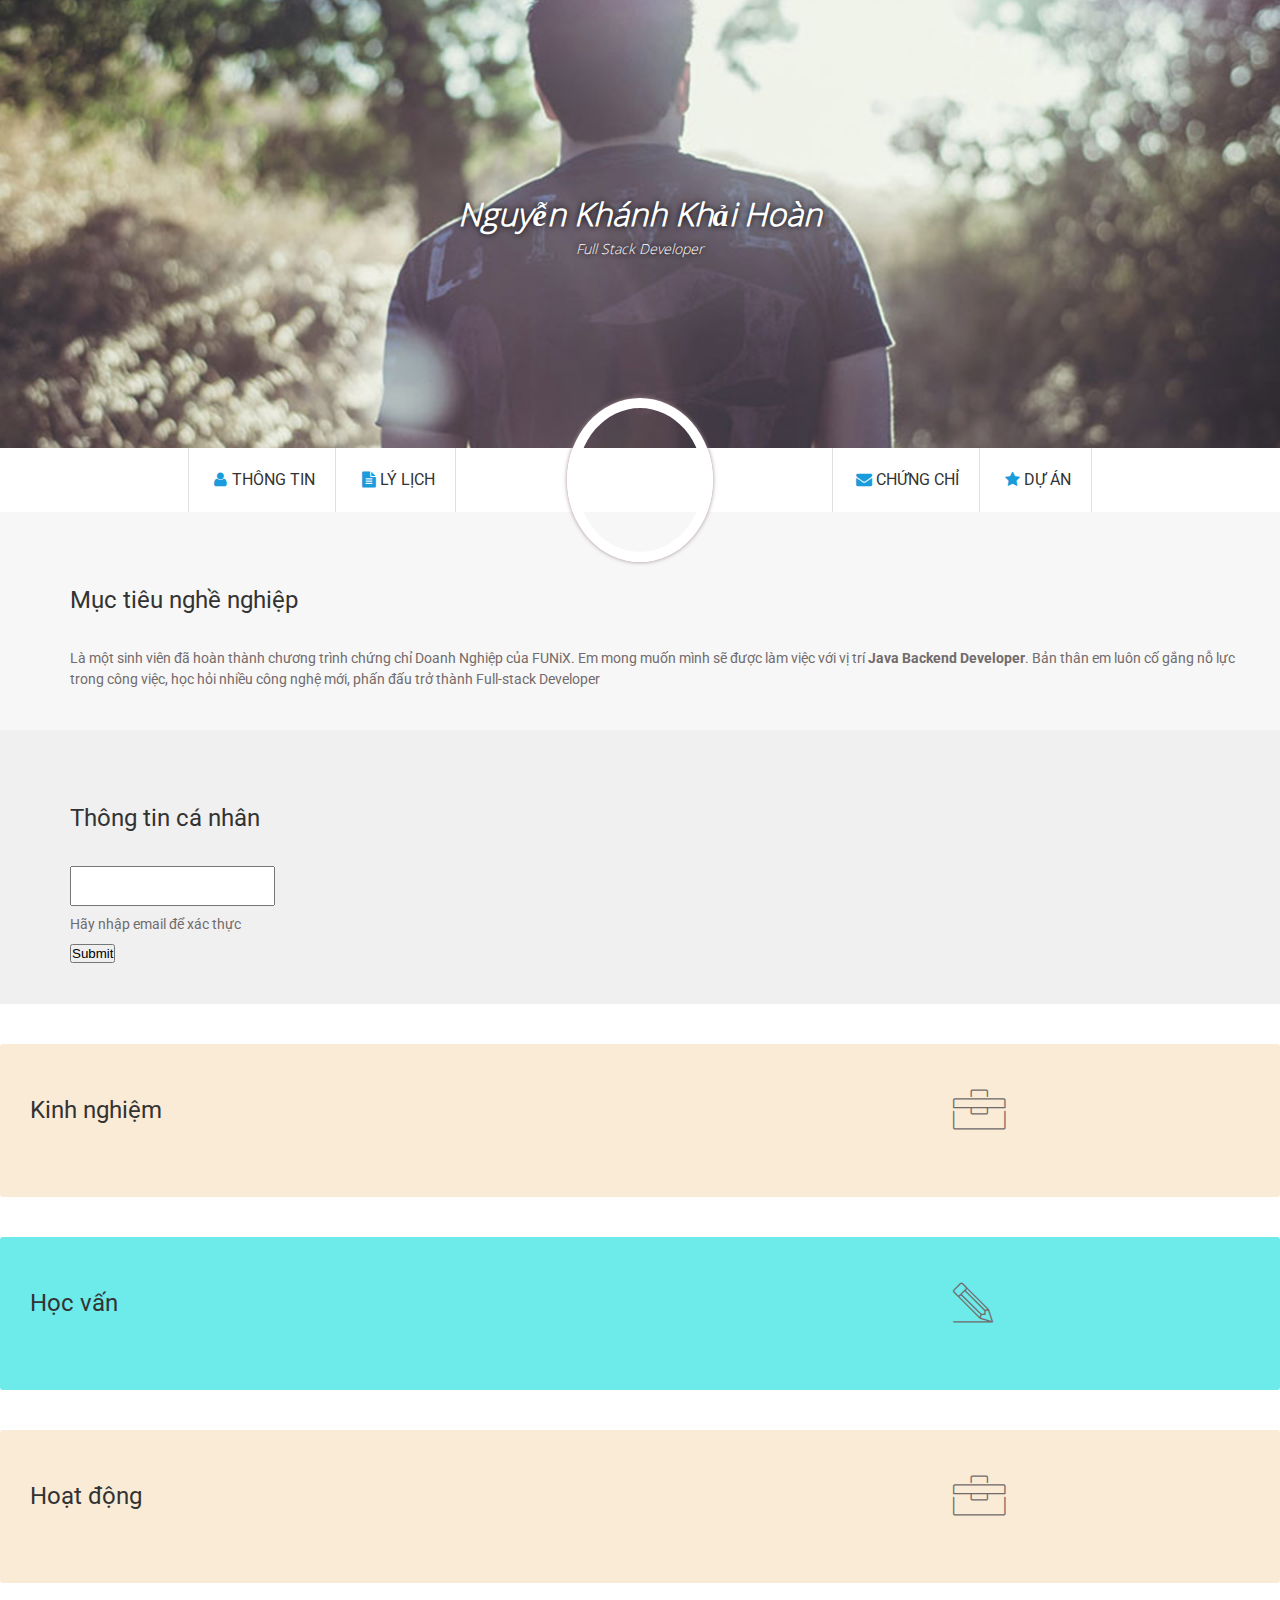
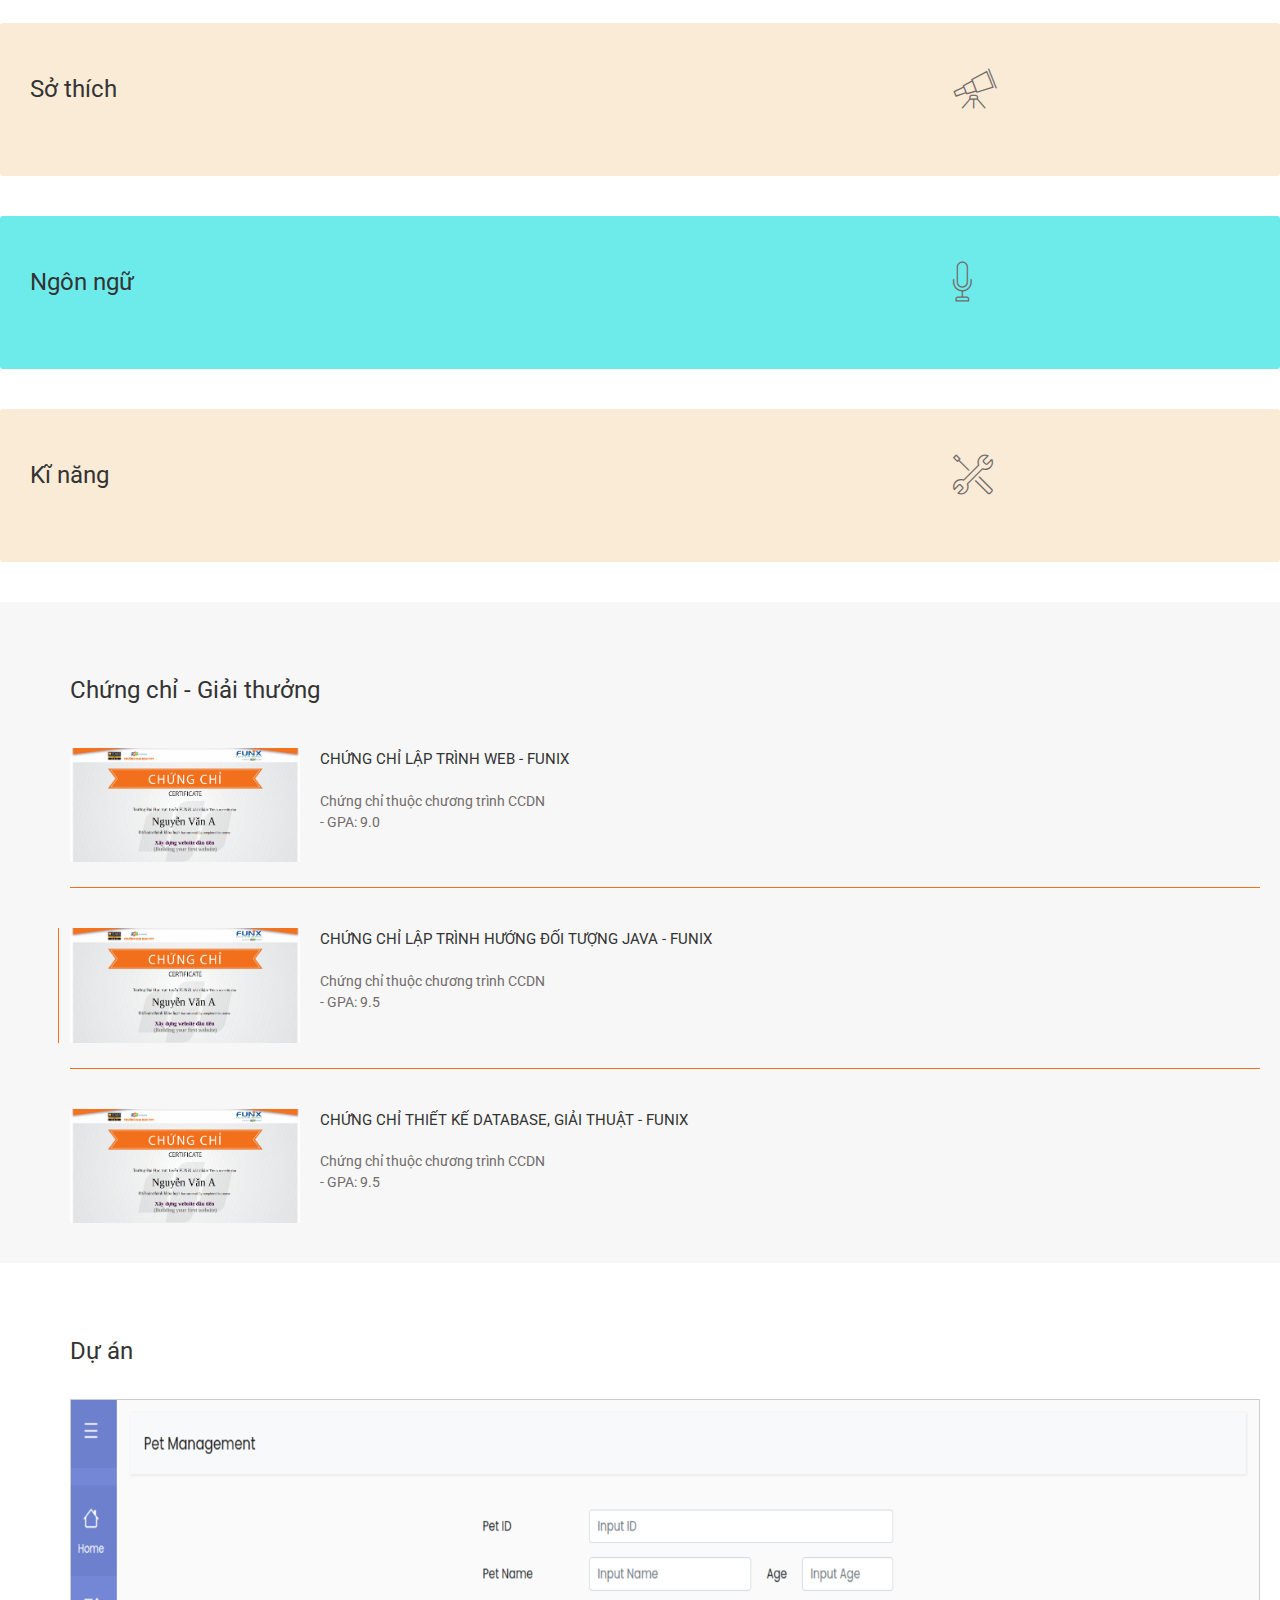
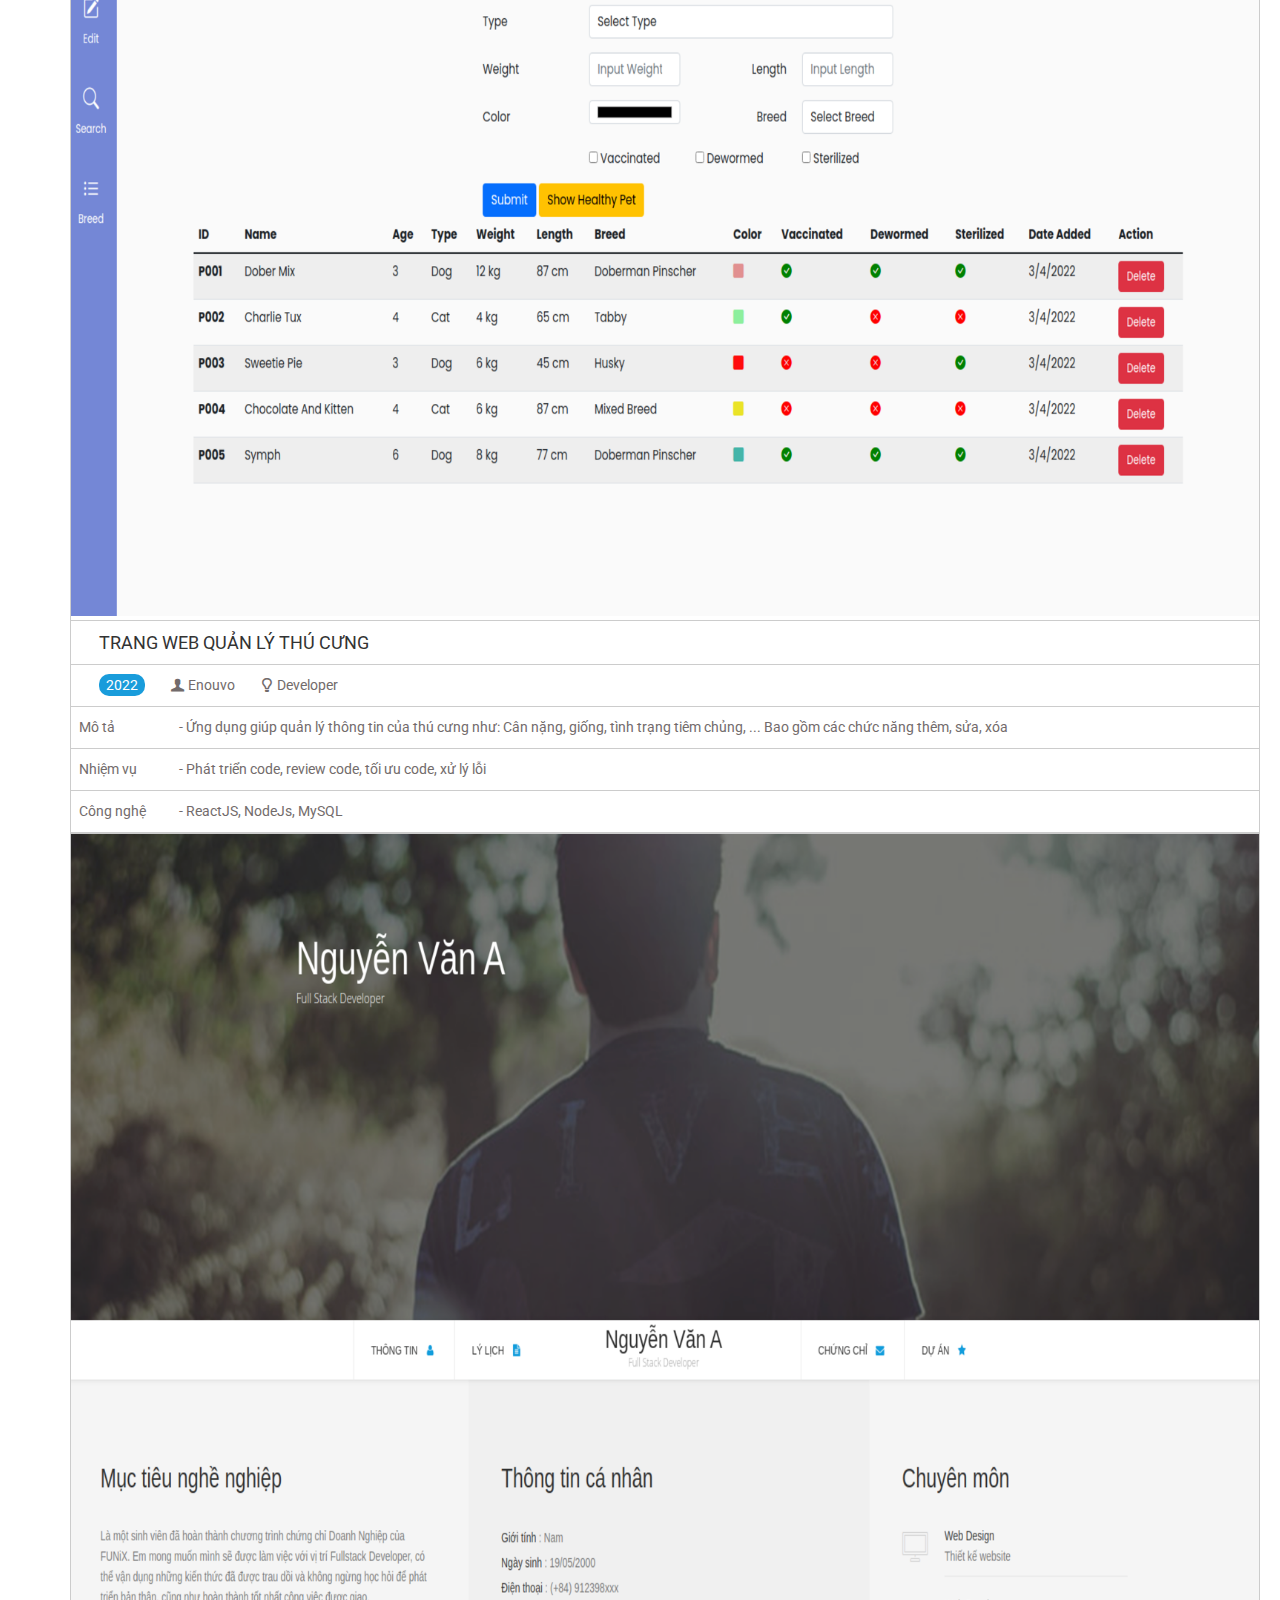
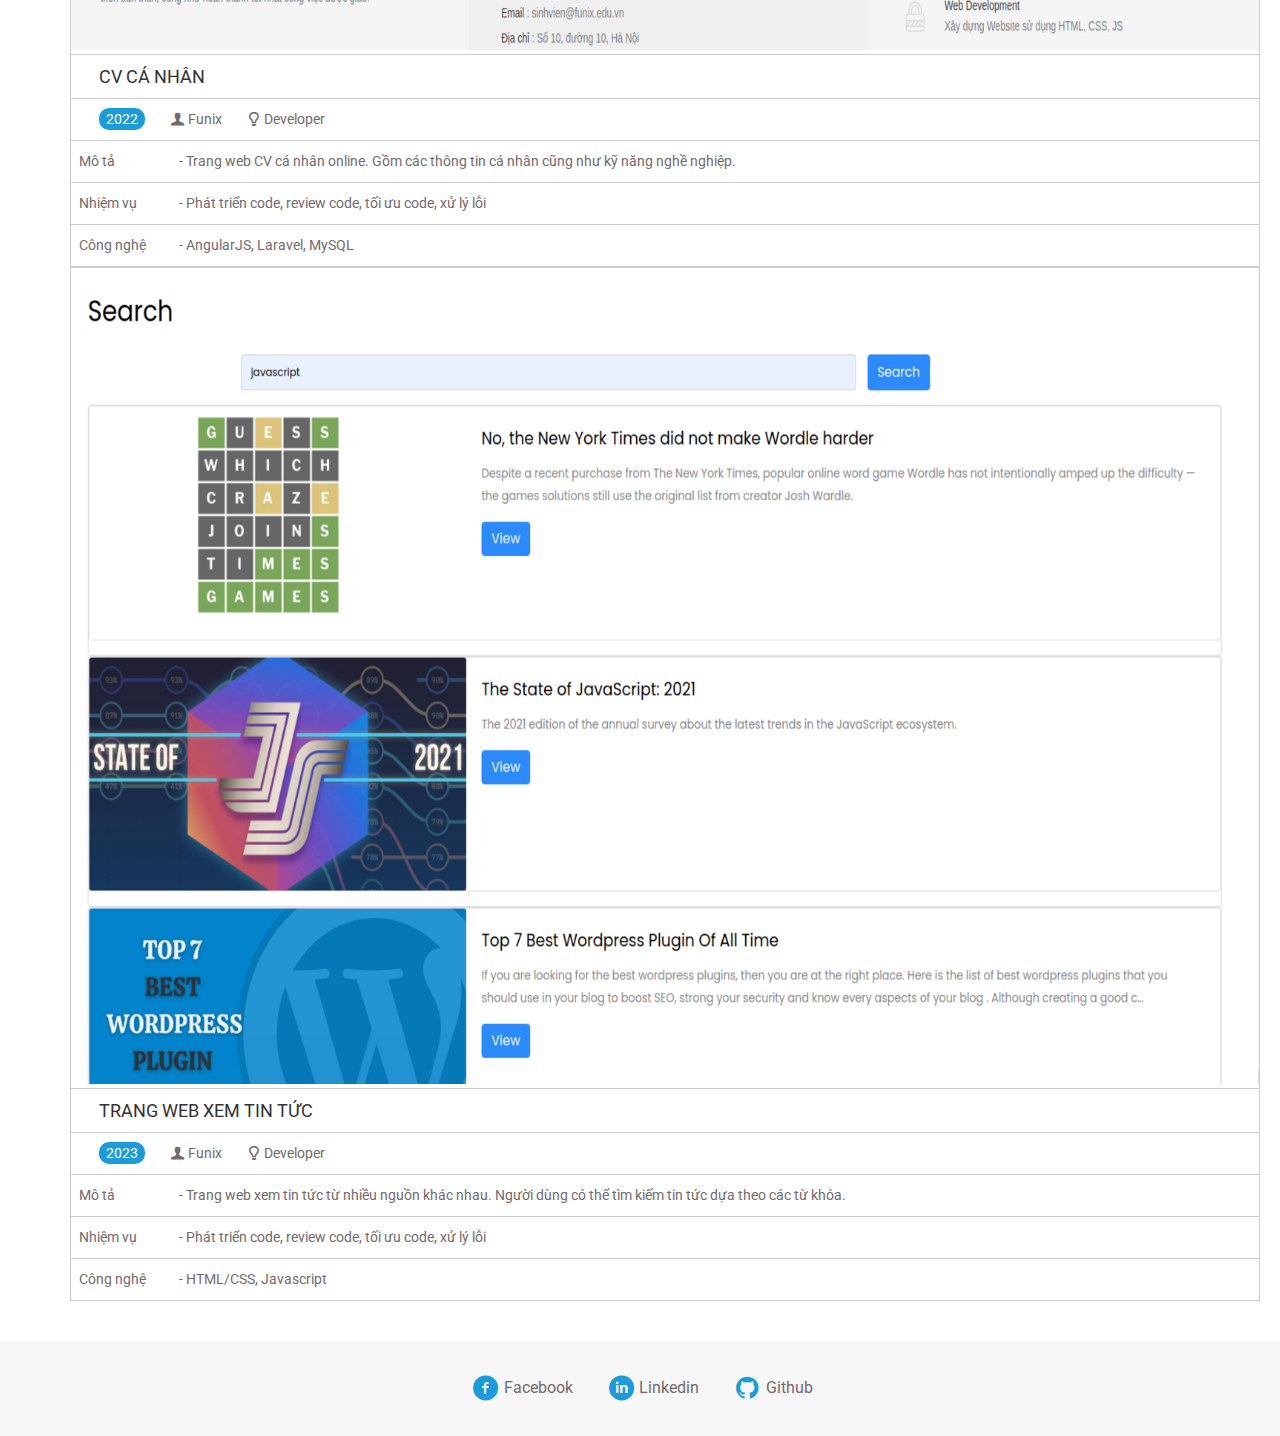
==== commit 577f932e: "Add files via upload" ====
--- a/index.html
+++ b/index.html
@@ -5,7 +5,11 @@
 	<meta charset="UTF-8">
 	<meta http-equiv="X-UA-Compatible" content="IE=edge">
 	<meta name="viewport" content="width=device-width, initial-scale=1.0">
-	<link rel="stylesheet" href="./css/style.css">
+	<link href="https://cdn.jsdelivr.net/npm/bootstrap@5.2.3/dist/css/bootstrap.min.css" rel="stylesheet"
+		integrity="sha384-rbsA2VBKQhggwzxH7pPCaAqO46MgnOM80zW1RWuH61DGLwZJEdK2Kadq2F9CUG65" crossorigin="anonymous">
+	<link rel="stylesheet" href="./css/pc.css">
+	<link rel="stylesheet" href="./css/tablet.css">
+	<link rel="stylesheet" href="./css/moblie.css">
 	<link rel="stylesheet" href="./css/font.css">
 	<title>Assignment 02</title>
 </head>
@@ -36,7 +40,7 @@
 	<section id="about">
 		<div class="container bg-grey">
 			<div class="row">
-				<div class="col-6">
+				<div class="col-md-6 col-12">
 					<div id="target" class="about-item">
 						<h1 class="section-title">Mục tiêu nghề nghiệp</h1>
 						<p>
@@ -48,10 +52,10 @@
 						</p>
 					</div>
 				</div>
-				<div class="col-6 bg-gray">
+				<div class="col-md-6 col-12 bg-gray">
 					<div id="personal-info" class="about-item">
 						<h1 class="section-title">Thông tin cá nhân</h1>
-						<ul class="mt-40 info">
+						<ul class="mt-40 info hide">
 							<li><span>Giới tính</span> : Nam</li>
 							<li><span>Ngày sinh</span> : 12/12/1998</li>
 							<li><span>Điện thoại</span> : (+84) 396826333</li>
@@ -68,6 +72,11 @@
 								<i class="icon-linkedin"></i>
 							</div>
 						</ul>
+						<form class="info-form">
+							<input class="info-input form-control" type="email" />
+							<div class="info-message">Hãy nhập email để xác thực</div>
+							<button class="btn btn-primary btn-lg info-btn">Submit</button>
+						</form>
 					</div>
 				</div>
 			</div>
@@ -80,10 +89,11 @@
 			<div class="row">
 
 				<!-- Experience -->
-				<div class="col-4">
+				<div class="col-lg-4 col-md-6 col-12">
 					<div class="job-info-item bg-yellow">
 						<h1 class="job-info-item__header"><span>Kinh nghiệm</span><i class="ic-toolbox"></i></h1>
-						<ul class="job-info-item__list">
+						<btn class="view-more btn btn-primary">View more...</btn>
+						<ul class="job-info-item__list hide">
 							<li class="job-info-item__list-item">
 								<div class="list-item__title">Full Stack Developer - Công ty Enouvo</div>
 								<div class="list-item__time">05/2022 - <span>Hiện tại</span></div>
@@ -109,15 +119,17 @@
 									- Phân tích, thiết kế Database, viết các Web API cho Web Server
 								</div>
 							</li>
+							<button class="view-less btn btn-primary btn-lg">View less...</button>
 						</ul>
 					</div>
 				</div>
 
 				<!-- Education -->
-				<div class="col-4">
+				<div class="col-lg-4 col-md-6 col-12">
 					<div class="job-info-item bg-blue">
 						<h1 class="job-info-item__header"><span>Học vấn</span><i class="ic-pencil"></i></h1>
-						<ul class="job-info-item__list">
+						<btn class="view-more btn btn-primary">View more...</btn>
+						<ul class="job-info-item__list hide">
 							<li class="job-info-item__list-item">
 								<div class="list-item__title">Funix</div>
 								<div class="list-item__time">03/2022 - <span>Hiện tại</span></div>
@@ -138,15 +150,17 @@
 									- GPA: 7.5/10
 								</div>
 							</li>
+							<button class="view-less btn btn-primary btn-lg">View less...</button>
 						</ul>
 					</div>
 				</div>
 
 				<!-- Activity -->
-				<div class="col-4">
+				<div class="col-lg-4 col-md-6 col-12">
 					<div class="job-info-item bg-yellow">
 						<h1 class="job-info-item__header"><span>Hoạt động</span><i class="ic-toolbox"></i></h1>
-						<ul class="job-info-item__list">
+						<btn class="view-more btn btn-primary">View more...</btn>
+						<ul class="job-info-item__list hide">
 							<li class="job-info-item__list-item">
 								<div class="list-item__title">FPT Hackathon 2022</div>
 								<div class="list-item__time">05/2022 - 07/2022</div>
@@ -164,15 +178,17 @@
 									- Giao lưu, tổ chức các cuộc thi đấu trong câu lạc bộ
 								</div>
 							</li>
+							<button class="view-less btn btn-primary btn-lg">View less...</button>
 						</ul>
 					</div>
 				</div>
 
 				<!-- Hobby -->
-				<div class="col-4">
+				<div class="col-lg-4 col-md-6 col-12">
 					<div class="job-info-item bg-yellow">
 						<h1 class="job-info-item__header"><span>Sở thích</span><i class="ic-telescope"></i></h1>
-						<ul class="hobby">
+						<btn class="view-more btn btn-primary">View more...</btn>
+						<ul class="hobby hide">
 							<li class="hobby-item">
 								<div class="hobby-icon"><i class="ic-megaphone"></i></div>
 								<div class="hobby-title">Âm nhạc</div>
@@ -189,30 +205,35 @@
 								<div class="hobby-icon"><i class="ic-basket"></i></div>
 								<div class="hobby-title">Nấu ăn</div>
 							</li>
+							<div class="view-less view-less-div"><button class="btn btn-primary btn-lg">View
+									less...</button></div>
 						</ul>
 					</div>
 				</div>
 
 				<!-- Language -->
-				<div class="col-4">
+				<div class="col-lg-4 col-md-6 col-12">
 					<div class="job-info-item bg-blue">
 						<h1 class="job-info-item__header"><span>Ngôn ngữ</span><i class="ic-mic"></i></h1>
-						<ul class="job-info-item__list">
+						<btn class="view-more btn btn-primary">View more...</btn>
+						<ul class="job-info-item__list hide">
 							<li class="job-info-item__list-item">
 								<div class="list-item__title">Tiếng Anh - B1</div>
 								<span class="level-line active"></span>
 								<span class="level-line active"></span>
 								<span class="level-line"></span>
 							</li>
+							<button class="view-less btn btn-primary btn-lg">View less...</button>
 						</ul>
 					</div>
 				</div>
 
 				<!-- Skill -->
-				<div class="col-4">
+				<div class="col-lg-4 col-md-6 col-12">
 					<div class="job-info-item bg-yellow">
 						<h1 class="job-info-item__header"><span>Kĩ năng</span><i class="ic-tools-2"></i></h1>
-						<ul class="job-info-item__list">
+						<btn class="view-more btn btn-primary">View more...</btn>
+						<ul class="job-info-item__list hide">
 							<li class="job-info-item__list-item">
 								<div class="list-item__title">HTML/CSS - Professional</div>
 								<span class="level-line active"></span>
@@ -237,6 +258,7 @@
 								<span class="level-line active"></span>
 								<span class="level-line"></span>
 							</li>
+							<button class="view-less btn btn-primary btn-lg">View less...</button>
 						</ul>
 					</div>
 				</div>
@@ -251,7 +273,7 @@
 					Chứng chỉ - Giải thưởng
 				</h1>
 				<div class="row">
-					<div class="col-6">
+					<div class="col-md-6 col-12 certificate-col">
 						<div class="my-certificate-item">
 							<img class="my-certificate-img" src="./images/Cert_DBI.png"></img>
 							<div class="my-certificate-detail">
@@ -261,7 +283,7 @@
 							</div>
 						</div>
 					</div>
-					<div class="col-6">
+					<div class="col-md-6 col-12 certificate-col">
 						<div class="my-certificate-item left-line">
 							<img class="my-certificate-img" src="./images/Cert_DBI.png"></img>
 							<div class="my-certificate-detail">
@@ -273,9 +295,8 @@
 						</div>
 					</div>
 				</div>
-				<div class="horizontal-line"></div>
 				<div class="row">
-					<div class="col-6">
+					<div class="col-md-6 col-12">
 						<div class="my-certificate-item">
 							<img class="my-certificate-img" src="./images/Cert_DBI.png"></img>
 							<div class="my-certificate-detail">
@@ -299,8 +320,8 @@
 					Dự án
 				</h1>
 				<div class="row gutter-20">
-					<div class="col-4">
-						<div class="my-project">
+					<div class="col-md-4 col-12">
+						<a href="cv.html" target="_blank" class="my-project">
 							<img class="my-project-img" src="./images/project_2.png" alt="project_1">
 							<div class="my-project-header">Trang web quản lý thú cưng</div>
 							<div class="my-project-general">
@@ -325,10 +346,10 @@
 									<div class="my-project-detail-value">- ReactJS, NodeJs, MySQL</div>
 								</li>
 							</ul>
-						</div>
-					</div>
-					<div class="col-4">
-						<div class="my-project">
+						</a>
+					</div>
+					<div class="col-md-4 col-12">
+						<a href="cv.html" target="_blank" class="my-project">
 							<img class="my-project-img" src="./images/project_1.png" alt="project_1">
 							<div class="my-project-header">CV cá nhân</div>
 							<div class="my-project-general">
@@ -353,10 +374,10 @@
 									<div class="my-project-detail-value">- AngularJS, Laravel, MySQL</div>
 								</li>
 							</ul>
-						</div>
-					</div>
-					<div class="col-4">
-						<div class="my-project">
+						</a>
+					</div>
+					<div class="col-md-4 col-12">
+						<a href="cv.html" target="_blank" class="my-project">
 							<img class="my-project-img" src="./images/project_3.png" alt="project_1">
 							<div class="my-project-header">Trang web xem tin tức</div>
 							<div class="my-project-general">
@@ -380,7 +401,7 @@
 									<div class="my-project-detail-value">- HTML/CSS, Javascript</div>
 								</li>
 							</ul>
-						</div>
+						</a>
 					</div>
 				</div>
 			</div>
@@ -397,6 +418,10 @@
 			</ul>
 		</div>
 	</section>
+	<script src="https://cdn.jsdelivr.net/npm/bootstrap@5.2.3/dist/js/bootstrap.bundle.min.js"
+		integrity="sha384-kenU1KFdBIe4zVF0s0G1M5b4hcpxyD9F7jL+jjXkk+Q2h455rYXK/7HAuoJl+0I4"
+		crossorigin="anonymous"></script>
+	<script src="main.js"></script>
 </body>
 
 </html>--- a/css/pc.css
+++ b/css/pc.css
@@ -0,0 +1,397 @@
+@import url('base.css');
+
+
+#banner {
+    position: relative;
+    background: url('../images/banner.jpg') no-repeat top;
+    background-size: cover;
+    padding-bottom: 35%;
+}
+
+.banner-text {
+    position: absolute;
+    top: 50%;
+    left: 50%;
+    transform: translate(-50%, -50%);
+    color: #fff;
+    font-family: 'open_sanslight';
+    font-style: italic;
+    text-align: center;
+    text-shadow: 0 0 6px black;
+}
+
+.banner-text h1 {
+    font-size: 3.2rem;
+}
+
+.banner-text span {
+    font-size: 1.4rem;
+}
+
+/* Nav-bar */
+
+#navbar {
+    position: relative;
+    display: flex;
+    align-items: center;
+    justify-content: space-around;
+    color: var(--text-color);
+    text-align: center;
+}
+
+.navbar-item {
+    display: inline-block;
+    padding: 20px 20px;
+    border-right: 1px solid #dfdfdf;
+    font-size: 1.6rem;
+    text-transform: uppercase;
+}
+
+.navbar-item i {
+    color: var(--primary-color);
+}
+
+.navbar-item:nth-child(3n + 1) {
+    border-left: 1px solid #dfdfdf;
+}
+
+.navbar-personal-img {
+    width: 146px;
+    height: 164px;
+    position: absolute;
+    top: 50%;
+    left: 50%;
+    transform: translate(-50%, -50%);
+    background: url('../images/avatar.jpg') no-repeat 0px -4px;
+    background-size: cover;
+    border: 10px solid #fff;
+    border-radius: 50%;
+    box-shadow: 0 0 4px #a08b8b;
+}
+
+/* About section */
+#about {
+    color: var(--text-color-2);
+}
+
+.about-item {
+    padding: 70px 20px 40px 70px;
+}
+
+.section-title {
+    color: var(--text-color);
+    font-size: 2.4rem;
+    font-weight: 400;
+    margin-bottom: 30px;
+}
+
+#target p,
+.info li {
+    line-height: 1.5;
+    font-size: 1.4rem;
+}
+
+.info span {
+    color: var(--text-color);
+    font-weight: 500;
+}
+
+.info i {
+    font-size: 1.8rem;
+    padding: 0 4px;
+}
+
+.info i:hover {
+    color: var(--primary-color);
+    cursor: pointer;
+}
+
+.info-form {
+    font-size: 1.4rem;
+}
+
+.info-input {
+    padding: 10px;
+    font-size: 1.4rem;
+}
+
+.info-message {
+    padding: 8px 0;
+}
+
+
+.social-media {
+    margin-top: 10px;
+}
+
+/* Job info */
+.job-info-item {
+    --mt-40: 40px;
+    height: calc(100% - var(--mt-40));
+    padding: 46px 20px 46px 30px;
+    margin-top: var(--mt-40);
+    border-radius: 3px;
+    cursor: pointer;
+}
+
+.job-info-item:hover .view-more{
+    visibility: unset;
+}
+
+.job-info-item__header {
+    display: flex;
+    align-items: center;
+}
+
+.job-info-item__header span {
+    width: 75%;
+    color: var(--text-color);
+    font-size: 2.4rem;
+    font-weight: 400;
+}
+
+.job-info-item__header i {
+    color: var(--text-color-2);
+    font-size: 4rem;
+}
+
+.job-info-item__list {
+    padding-left: 20px;
+    margin-top: 40px;
+    color: var(--text-color);
+    line-height: 1.6;
+}
+
+.job-info-item__list-item {
+    margin-top: 40px;
+    font-size: 1.4rem;
+}
+
+.list-item__title {
+    position: relative;
+    font-weight: 500;
+    font-size: 1.6rem;
+}
+
+.list-item__title::before {
+    content: '';
+    display: block;
+    position: absolute;
+    top: 12px;
+    transform: translateY(-50%);
+    left: -18px;
+    width: 10px;
+    height: 10px;
+    background-color: var(--primary-color);
+    border: 2px solid #fff;
+    border-radius: 50%;
+}
+
+.list-item__time {
+    font-size: 1.4rem;
+    margin-bottom: 8px;
+}
+
+.list-item__time span {
+    background-color: var(--primary-color);
+    color: #fff;
+    padding: 2px 8px;
+    border-radius: 5px;
+    font-style: italic;
+}
+
+.list-item__content {
+    color: var(--text-color-2);
+}
+
+/* Hobby */
+.hobby {
+    display: flex;
+    flex-wrap: wrap;
+    justify-content: space-between;
+    text-align: center;
+    margin-top: 70px;
+}
+
+.hobby-icon {
+    display: flex;
+    align-items: center;
+    justify-content: center;
+    width: 50px;
+    height: 50px;
+    color: var(--primary-color);
+    font-size: 2.4rem;
+    border: 1px solid var(--primary-color);
+    border-radius: 50%;
+    margin: auto;
+}
+
+.hobby-title {
+    color: var(--text-color-2);
+    margin-top: 10px;
+}
+
+/* Language & Skill */
+.level-line {
+    display: inline-block;
+    background-color: #a39898;
+    width: 70px;
+    height: 4px;
+    border-radius: 5px;
+}
+
+.level-line.active {
+    background-color: var(--primary-color);
+}
+
+.view-more {
+    visibility: hidden;
+    font-size: 1.4em;
+    width: 100px;
+}
+
+.view-less-div {
+    width: 100%;
+    text-align: left;
+}
+
+/* Certificate section */
+#certificate {
+    margin-top: 40px;
+}
+
+.section-content {
+    padding: 70px 20px 40px 70px;
+}
+
+.certificate-col {
+    padding-bottom: 25px;
+    border-bottom: 1px solid #f2701b;
+}
+
+.certificate-title {
+    margin-bottom: 0;
+}
+
+.my-certificate-item {
+    display: flex;
+    position: relative;
+    padding-top: var(--mt-certificate);
+}
+
+.my-certificate-item.left-line::before {
+    position: absolute;
+    bottom: 0;
+    left: -12px;
+    content: '';
+    display: block;
+    width: 1px;
+    height: calc(100% - var(--mt-certificate));
+    background-color: #f2701b;
+}
+
+.my-certificate-img {
+    width: 230px;
+}
+
+.my-certificate-detail {
+    padding-left: 20px;
+    font-size: 1.4rem;
+}
+
+.my-certificate-detail-title {
+    margin-bottom: 20px;
+    color: var(--text-color);
+    text-transform: uppercase;
+    font-size: 1.5rem;
+}
+
+.my-certificate-detail-content {
+    color: var(--text-color-2);
+}
+
+/* Project section */
+.my-project {
+    display: block;
+    height: 100%;
+    border: 1px solid #ccc;
+}
+
+.my-project-img {
+    width: 100%;
+}
+
+.my-project-header {
+    color: var(--text-color);
+    font-size: 1.8rem;
+    text-transform: uppercase;
+    padding: 8px 28px;
+    border-top: 1px solid #ccc;
+}
+
+.my-project-general {
+    color: var(--text-color-2);
+    padding: 10px 8px;
+    border-top: 1px solid #ccc;
+    font-size: 1.4rem;
+}
+
+.my-project-time {
+    background-color: var(--primary-color);
+    color: #fff;
+    padding: 3px 7px;
+    border-radius: 10px;
+    margin-left: 20px;
+}
+
+.my-project-company {
+    margin-left: 20px;
+}
+
+.my-project-position {
+    margin-left: 20px;
+}
+
+.my-project-detail {
+    color: var(--text-color-2);
+    font-size: 1.4rem;
+}
+
+.my-project-detail-item {
+    display: flex;
+    padding: 10px 8px;
+    border-top: 1px solid #ccc;
+}
+
+.my-project-detail-field {
+    flex-shrink: 0;
+    display: inline-block;
+    width: 100px;
+}
+
+/* Footer */
+
+.footer-list {
+    display: flex;
+    justify-content: center;
+    align-items: center;
+    text-align: center;
+}
+
+.footer-list-item a {
+    display: flex;
+    justify-content: center;
+    align-items: center;
+    padding: 28px 0;
+    font-size: 1.6rem;
+    color: var(--text-color-2);
+}
+
+.footer-list-item i {
+    color: var(--primary-color);
+    font-size: 2.6rem;
+}
+
+.footer-list-item + .footer-list-item {
+    margin-left: 30px;
+}--- a/css/tablet.css
+++ b/css/tablet.css
@@ -0,0 +1,45 @@
+/* Tablet and mobile */
+@media (max-width: 1024px) {
+    #navbar {
+        justify-content: center;
+    }
+
+    .navbar-item:nth-child(3n + 1) {
+        border-left: none;
+    }
+
+    .navbar-left {
+        border-left: 1px solid #dfdfdf;
+    }
+    
+    .navbar-personal-img {
+        display: none;
+    }
+    
+    .my-certificate-item {
+        display: block;
+    }
+    
+    .my-certificate-detail {
+        padding-left: 12px;
+        padding-top: 12px;
+    }
+
+    .my-project-detail-field {
+        width: 65px;
+    }
+}
+
+/* Tablet */
+@media (min-width: 740px) and (max-width: 1024px) {
+    .about-item {
+        padding: 60px 20px 35px 50px;
+    }
+    .section-content {
+        padding: 60px 20px 35px 50px;
+    }
+
+    .my-project-position {
+        margin-left: 88px;
+    }
+}--- a/css/moblie.css
+++ b/css/moblie.css
@@ -0,0 +1,34 @@
+@media (max-width: 739px) {
+    
+
+    .banner-text h1 {
+        font-size: 2rem;
+    }
+
+    #navbar {
+        display: block;
+    }
+
+    .navbar-item {
+        display: block;
+        padding: 11px 20px;
+        text-align: left;
+    }
+
+    .about-item {
+        padding: 46px 20px 36px 36px;
+    }
+
+    .my-certificate-item.left-line::before  {
+        display: none;
+    }
+
+    .my-project {
+        height: calc(100% - 30px);
+        margin-top: 25px;
+    }
+
+    .section-content {
+        padding: 46px 20px 36px 36px;
+    }
+}